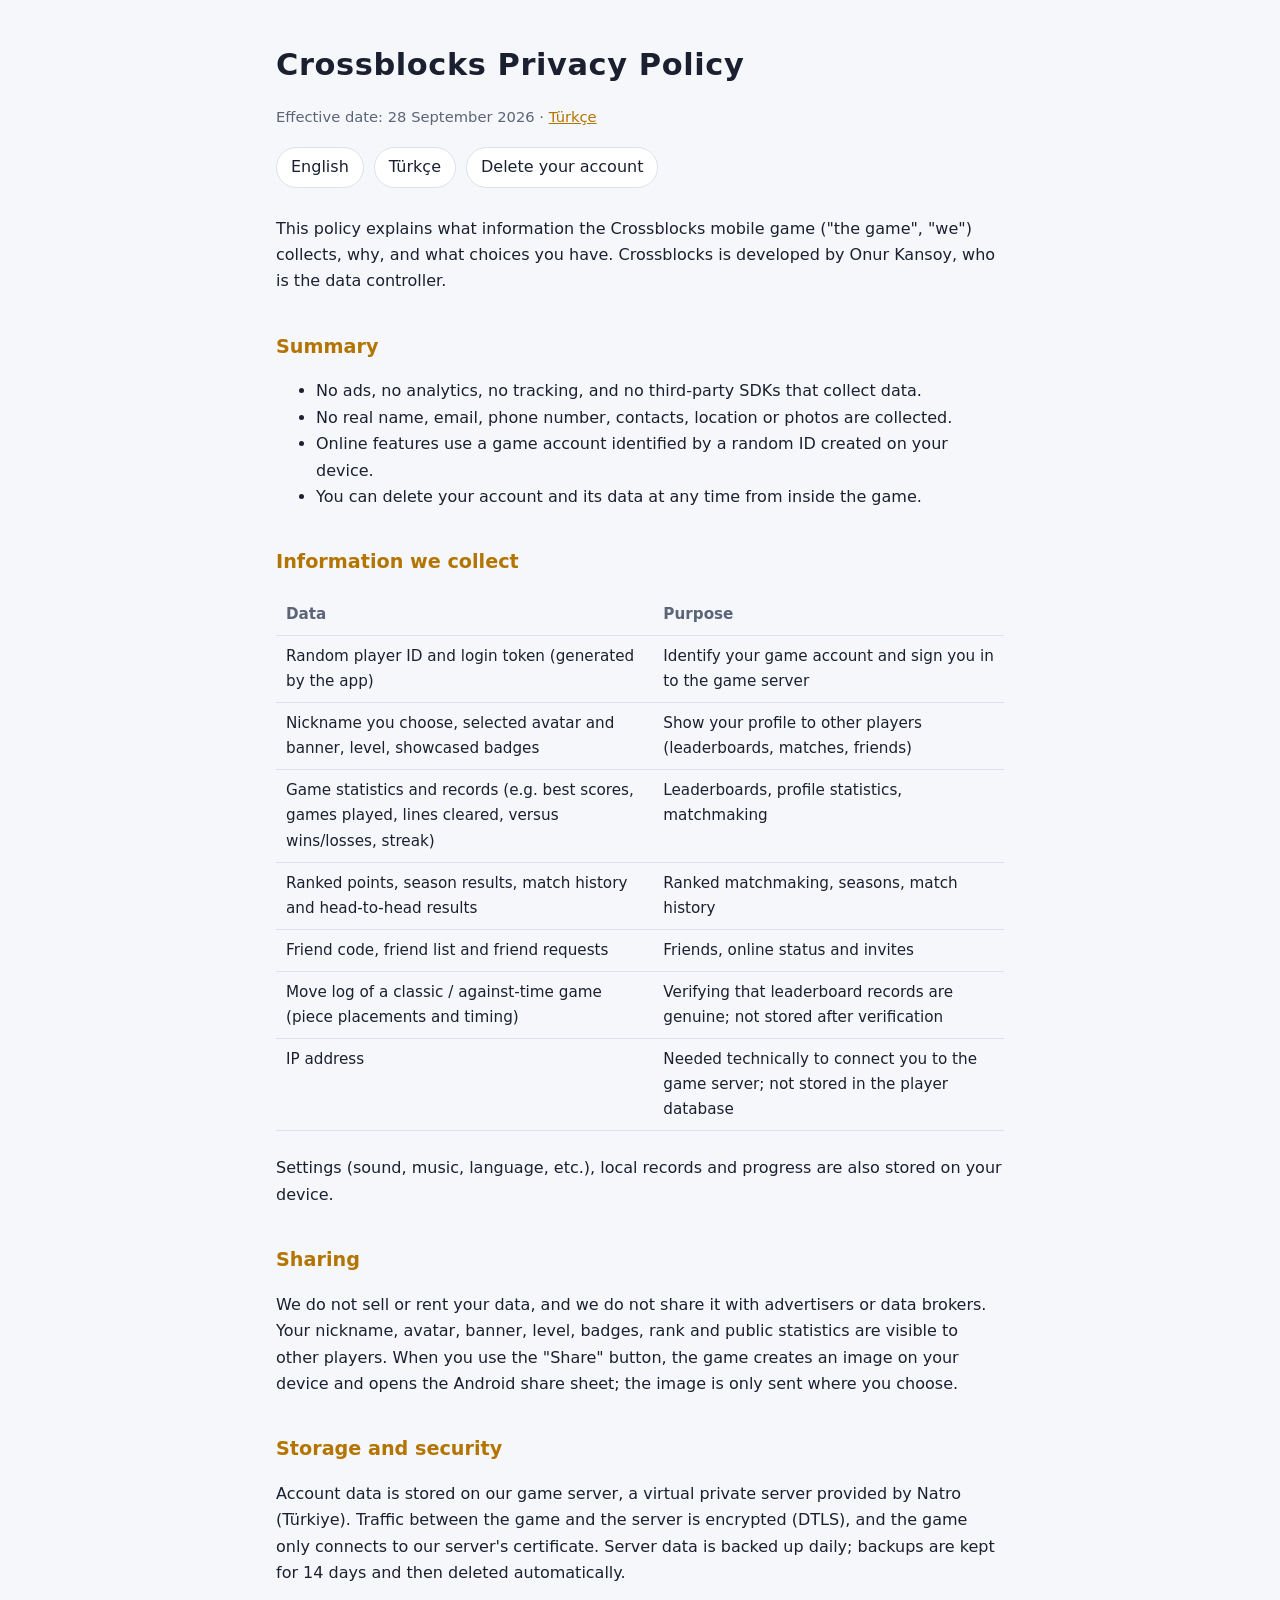
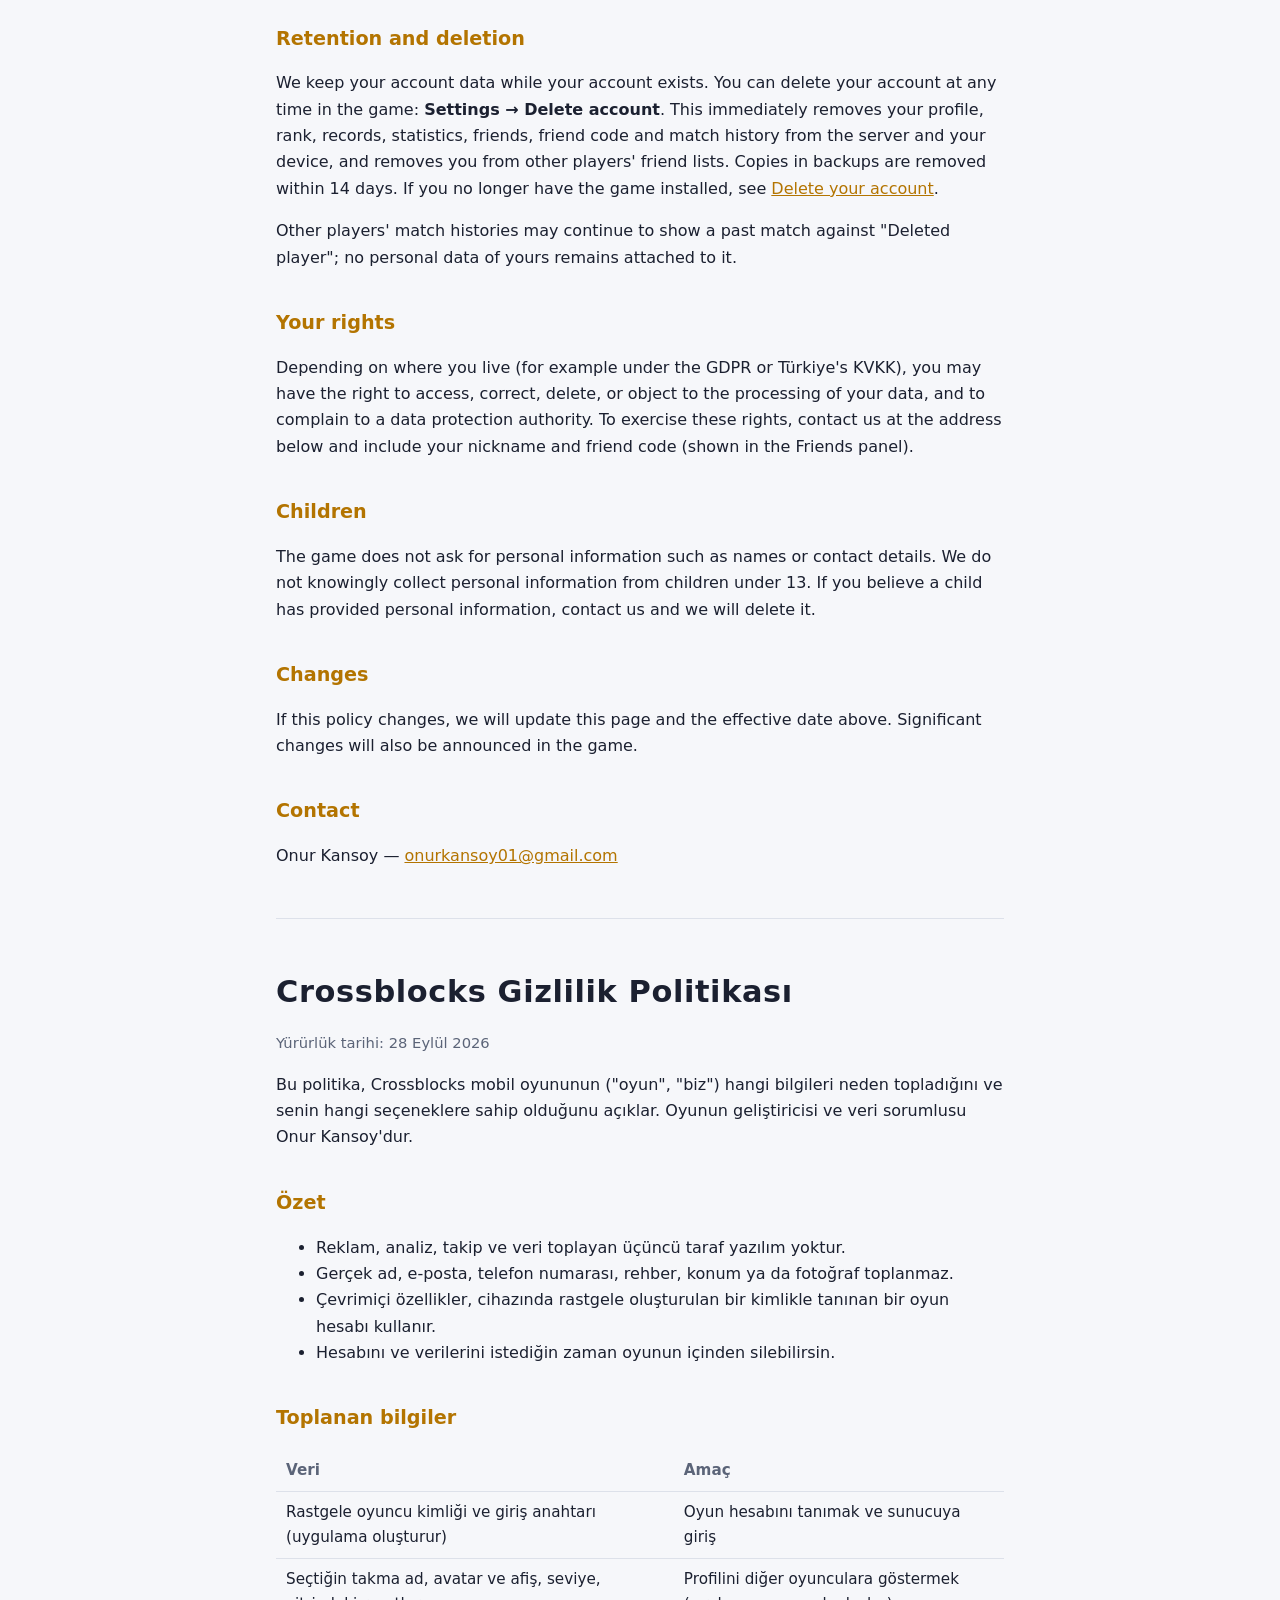
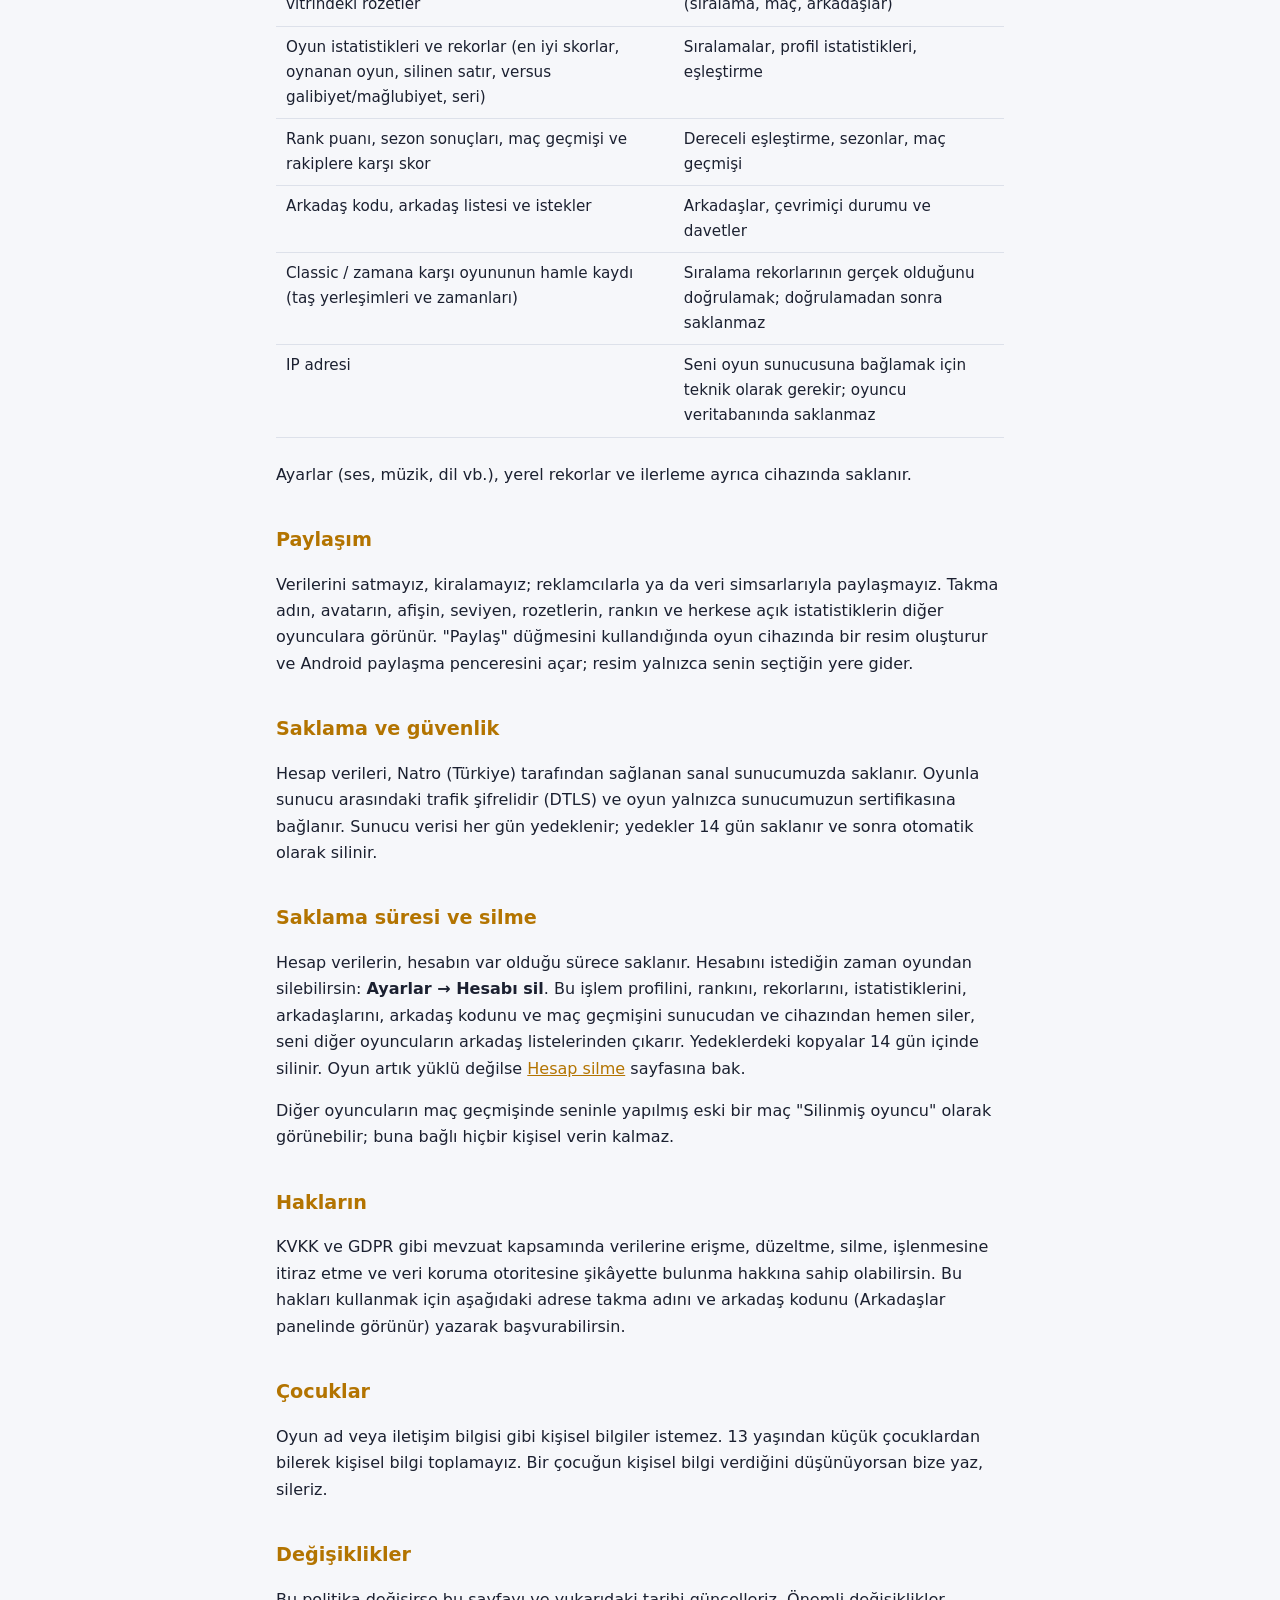
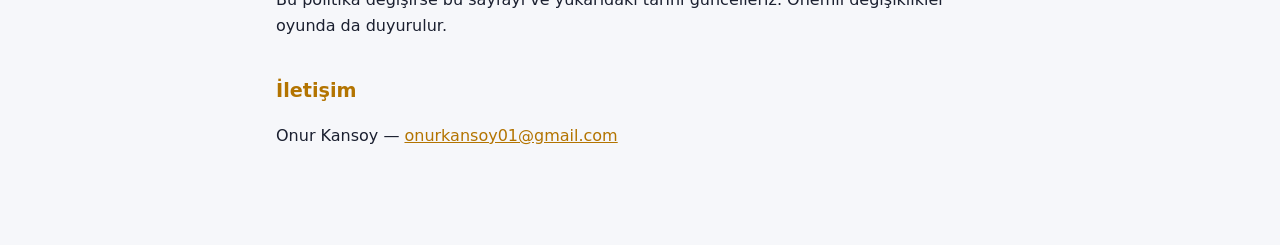
==== index.html @ 7ad0719a "Gizlilik politikası ve hesap silme sayfası Co-Authored-By: Claude Opus 5.5 <noreply@anthropic.com>" ====
<!doctype html>
<html lang="en">
<head>
<meta charset="utf-8">
<meta name="viewport" content="width=device-width, initial-scale=1">
<title>Crossblocks Privacy Policy</title>
<link rel="stylesheet" href="style.css">
</head>
<body>
<main>
<h1>Crossblocks Privacy Policy</h1>
<p class="muted">Effective date: 28 September 2026 · <a href="#tr">Türkçe</a></p>
<nav><a href="#en">English</a><a href="#tr">Türkçe</a><a href="delete.html">Delete your account</a></nav>

<section id="en">
<p>This policy explains what information the Crossblocks mobile game ("the game", "we") collects, why, and what choices you have. Crossblocks is developed by Onur Kansoy, who is the data controller.</p>

<h2>Summary</h2>
<ul>
<li>No ads, no analytics, no tracking, and no third-party SDKs that collect data.</li>
<li>No real name, email, phone number, contacts, location or photos are collected.</li>
<li>Online features use a game account identified by a random ID created on your device.</li>
<li>You can delete your account and its data at any time from inside the game.</li>
</ul>

<h2>Information we collect</h2>
<div class="wrap"><table>
<tr><th>Data</th><th>Purpose</th></tr>
<tr><td>Random player ID and login token (generated by the app)</td><td>Identify your game account and sign you in to the game server</td></tr>
<tr><td>Nickname you choose, selected avatar and banner, level, showcased badges</td><td>Show your profile to other players (leaderboards, matches, friends)</td></tr>
<tr><td>Game statistics and records (e.g. best scores, games played, lines cleared, versus wins/losses, streak)</td><td>Leaderboards, profile statistics, matchmaking</td></tr>
<tr><td>Ranked points, season results, match history and head-to-head results</td><td>Ranked matchmaking, seasons, match history</td></tr>
<tr><td>Friend code, friend list and friend requests</td><td>Friends, online status and invites</td></tr>
<tr><td>Move log of a classic / against-time game (piece placements and timing)</td><td>Verifying that leaderboard records are genuine; not stored after verification</td></tr>
<tr><td>IP address</td><td>Needed technically to connect you to the game server; not stored in the player database</td></tr>
</table></div>
<p>Settings (sound, music, language, etc.), local records and progress are also stored on your device.</p>

<h2>Sharing</h2>
<p>We do not sell or rent your data, and we do not share it with advertisers or data brokers. Your nickname, avatar, banner, level, badges, rank and public statistics are visible to other players. When you use the "Share" button, the game creates an image on your device and opens the Android share sheet; the image is only sent where you choose.</p>

<h2>Storage and security</h2>
<p>Account data is stored on our game server, a virtual private server provided by Natro (Türkiye). Traffic between the game and the server is encrypted (DTLS), and the game only connects to our server's certificate. Server data is backed up daily; backups are kept for 14 days and then deleted automatically.</p>

<h2>Retention and deletion</h2>
<p>We keep your account data while your account exists. You can delete your account at any time in the game: <strong>Settings → Delete account</strong>. This immediately removes your profile, rank, records, statistics, friends, friend code and match history from the server and your device, and removes you from other players' friend lists. Copies in backups are removed within 14 days. If you no longer have the game installed, see <a href="delete.html">Delete your account</a>.</p>
<p>Other players' match histories may continue to show a past match against "Deleted player"; no personal data of yours remains attached to it.</p>

<h2>Your rights</h2>
<p>Depending on where you live (for example under the GDPR or Türkiye's KVKK), you may have the right to access, correct, delete, or object to the processing of your data, and to complain to a data protection authority. To exercise these rights, contact us at the address below and include your nickname and friend code (shown in the Friends panel).</p>

<h2>Children</h2>
<p>The game does not ask for personal information such as names or contact details. We do not knowingly collect personal information from children under 13. If you believe a child has provided personal information, contact us and we will delete it.</p>

<h2>Changes</h2>
<p>If this policy changes, we will update this page and the effective date above. Significant changes will also be announced in the game.</p>

<h2>Contact</h2>
<p>Onur Kansoy — <a href="mailto:onurkansoy01@gmail.com">onurkansoy01@gmail.com</a></p>
</section>

<hr>

<section id="tr" lang="tr">
<h1>Crossblocks Gizlilik Politikası</h1>
<p class="muted">Yürürlük tarihi: 28 Eylül 2026</p>
<p>Bu politika, Crossblocks mobil oyununun ("oyun", "biz") hangi bilgileri neden topladığını ve senin hangi seçeneklere sahip olduğunu açıklar. Oyunun geliştiricisi ve veri sorumlusu Onur Kansoy'dur.</p>

<h2>Özet</h2>
<ul>
<li>Reklam, analiz, takip ve veri toplayan üçüncü taraf yazılım yoktur.</li>
<li>Gerçek ad, e-posta, telefon numarası, rehber, konum ya da fotoğraf toplanmaz.</li>
<li>Çevrimiçi özellikler, cihazında rastgele oluşturulan bir kimlikle tanınan bir oyun hesabı kullanır.</li>
<li>Hesabını ve verilerini istediğin zaman oyunun içinden silebilirsin.</li>
</ul>

<h2>Toplanan bilgiler</h2>
<div class="wrap"><table>
<tr><th>Veri</th><th>Amaç</th></tr>
<tr><td>Rastgele oyuncu kimliği ve giriş anahtarı (uygulama oluşturur)</td><td>Oyun hesabını tanımak ve sunucuya giriş</td></tr>
<tr><td>Seçtiğin takma ad, avatar ve afiş, seviye, vitrindeki rozetler</td><td>Profilini diğer oyunculara göstermek (sıralama, maç, arkadaşlar)</td></tr>
<tr><td>Oyun istatistikleri ve rekorlar (en iyi skorlar, oynanan oyun, silinen satır, versus galibiyet/mağlubiyet, seri)</td><td>Sıralamalar, profil istatistikleri, eşleştirme</td></tr>
<tr><td>Rank puanı, sezon sonuçları, maç geçmişi ve rakiplere karşı skor</td><td>Dereceli eşleştirme, sezonlar, maç geçmişi</td></tr>
<tr><td>Arkadaş kodu, arkadaş listesi ve istekler</td><td>Arkadaşlar, çevrimiçi durumu ve davetler</td></tr>
<tr><td>Classic / zamana karşı oyununun hamle kaydı (taş yerleşimleri ve zamanları)</td><td>Sıralama rekorlarının gerçek olduğunu doğrulamak; doğrulamadan sonra saklanmaz</td></tr>
<tr><td>IP adresi</td><td>Seni oyun sunucusuna bağlamak için teknik olarak gerekir; oyuncu veritabanında saklanmaz</td></tr>
</table></div>
<p>Ayarlar (ses, müzik, dil vb.), yerel rekorlar ve ilerleme ayrıca cihazında saklanır.</p>

<h2>Paylaşım</h2>
<p>Verilerini satmayız, kiralamayız; reklamcılarla ya da veri simsarlarıyla paylaşmayız. Takma adın, avatarın, afişin, seviyen, rozetlerin, rankın ve herkese açık istatistiklerin diğer oyunculara görünür. "Paylaş" düğmesini kullandığında oyun cihazında bir resim oluşturur ve Android paylaşma penceresini açar; resim yalnızca senin seçtiğin yere gider.</p>

<h2>Saklama ve güvenlik</h2>
<p>Hesap verileri, Natro (Türkiye) tarafından sağlanan sanal sunucumuzda saklanır. Oyunla sunucu arasındaki trafik şifrelidir (DTLS) ve oyun yalnızca sunucumuzun sertifikasına bağlanır. Sunucu verisi her gün yedeklenir; yedekler 14 gün saklanır ve sonra otomatik olarak silinir.</p>

<h2>Saklama süresi ve silme</h2>
<p>Hesap verilerin, hesabın var olduğu sürece saklanır. Hesabını istediğin zaman oyundan silebilirsin: <strong>Ayarlar → Hesabı sil</strong>. Bu işlem profilini, rankını, rekorlarını, istatistiklerini, arkadaşlarını, arkadaş kodunu ve maç geçmişini sunucudan ve cihazından hemen siler, seni diğer oyuncuların arkadaş listelerinden çıkarır. Yedeklerdeki kopyalar 14 gün içinde silinir. Oyun artık yüklü değilse <a href="delete.html">Hesap silme</a> sayfasına bak.</p>
<p>Diğer oyuncuların maç geçmişinde seninle yapılmış eski bir maç "Silinmiş oyuncu" olarak görünebilir; buna bağlı hiçbir kişisel verin kalmaz.</p>

<h2>Hakların</h2>
<p>KVKK ve GDPR gibi mevzuat kapsamında verilerine erişme, düzeltme, silme, işlenmesine itiraz etme ve veri koruma otoritesine şikâyette bulunma hakkına sahip olabilirsin. Bu hakları kullanmak için aşağıdaki adrese takma adını ve arkadaş kodunu (Arkadaşlar panelinde görünür) yazarak başvurabilirsin.</p>

<h2>Çocuklar</h2>
<p>Oyun ad veya iletişim bilgisi gibi kişisel bilgiler istemez. 13 yaşından küçük çocuklardan bilerek kişisel bilgi toplamayız. Bir çocuğun kişisel bilgi verdiğini düşünüyorsan bize yaz, sileriz.</p>

<h2>Değişiklikler</h2>
<p>Bu politika değişirse bu sayfayı ve yukarıdaki tarihi güncelleriz. Önemli değişiklikler oyunda da duyurulur.</p>

<h2>İletişim</h2>
<p>Onur Kansoy — <a href="mailto:onurkansoy01@gmail.com">onurkansoy01@gmail.com</a></p>
</section>
</main>
</body>
</html>
---- style.css ----
:root{--bg:#171b26;--fg:#e9ecf2;--muted:#9aa3b5;--accent:#ffc75a;--line:#2a3142;--card:#1e2331}
@media (prefers-color-scheme: light){:root{--bg:#f6f7fa;--fg:#1b2030;--muted:#5b6478;--accent:#b37400;--line:#dde1ea;--card:#fff}}
*{box-sizing:border-box}
body{margin:0;background:var(--bg);color:var(--fg);font:16px/1.65 system-ui,-apple-system,"Segoe UI",Roboto,sans-serif}
main{max-width:760px;margin:0 auto;padding:40px 16px 80px}
h1{font-size:1.9rem;margin:0 0 4px;letter-spacing:.02em}
h2{font-size:1.2rem;margin:36px 0 8px;color:var(--accent)}
p,li{color:var(--fg)}
.muted{color:var(--muted);font-size:.92rem}
nav{display:flex;gap:10px;flex-wrap:wrap;margin:18px 0 28px}
nav a{padding:6px 14px;border:1px solid var(--line);border-radius:999px;text-decoration:none;color:var(--fg);background:var(--card)}
a{color:var(--accent)}
table{width:100%;border-collapse:collapse;margin:8px 0;font-size:.95rem}
th,td{text-align:left;padding:8px 10px;border-bottom:1px solid var(--line);vertical-align:top}
th{color:var(--muted);font-weight:600}
.card{background:var(--card);border:1px solid var(--line);border-radius:14px;padding:16px 18px;margin:14px 0}
hr{border:0;border-top:1px solid var(--line);margin:48px 0}
.wrap{overflow-x:auto}
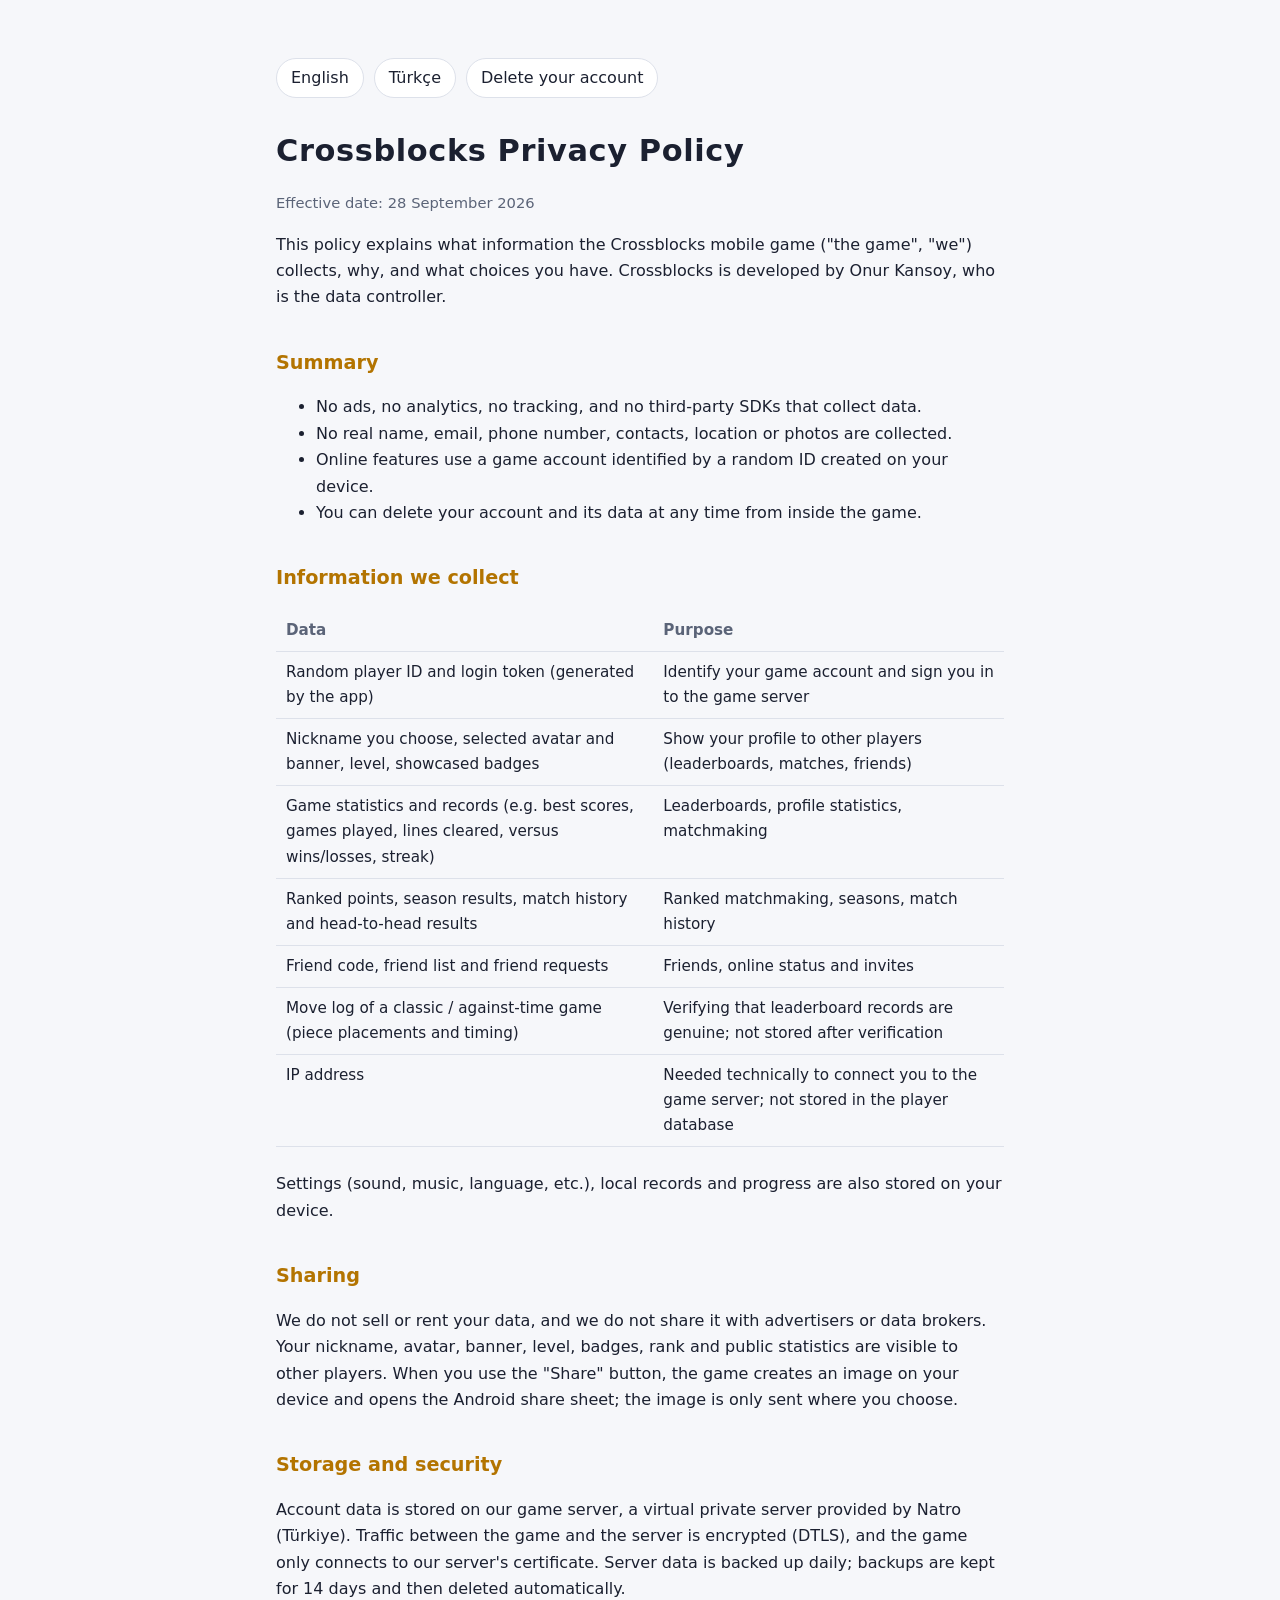
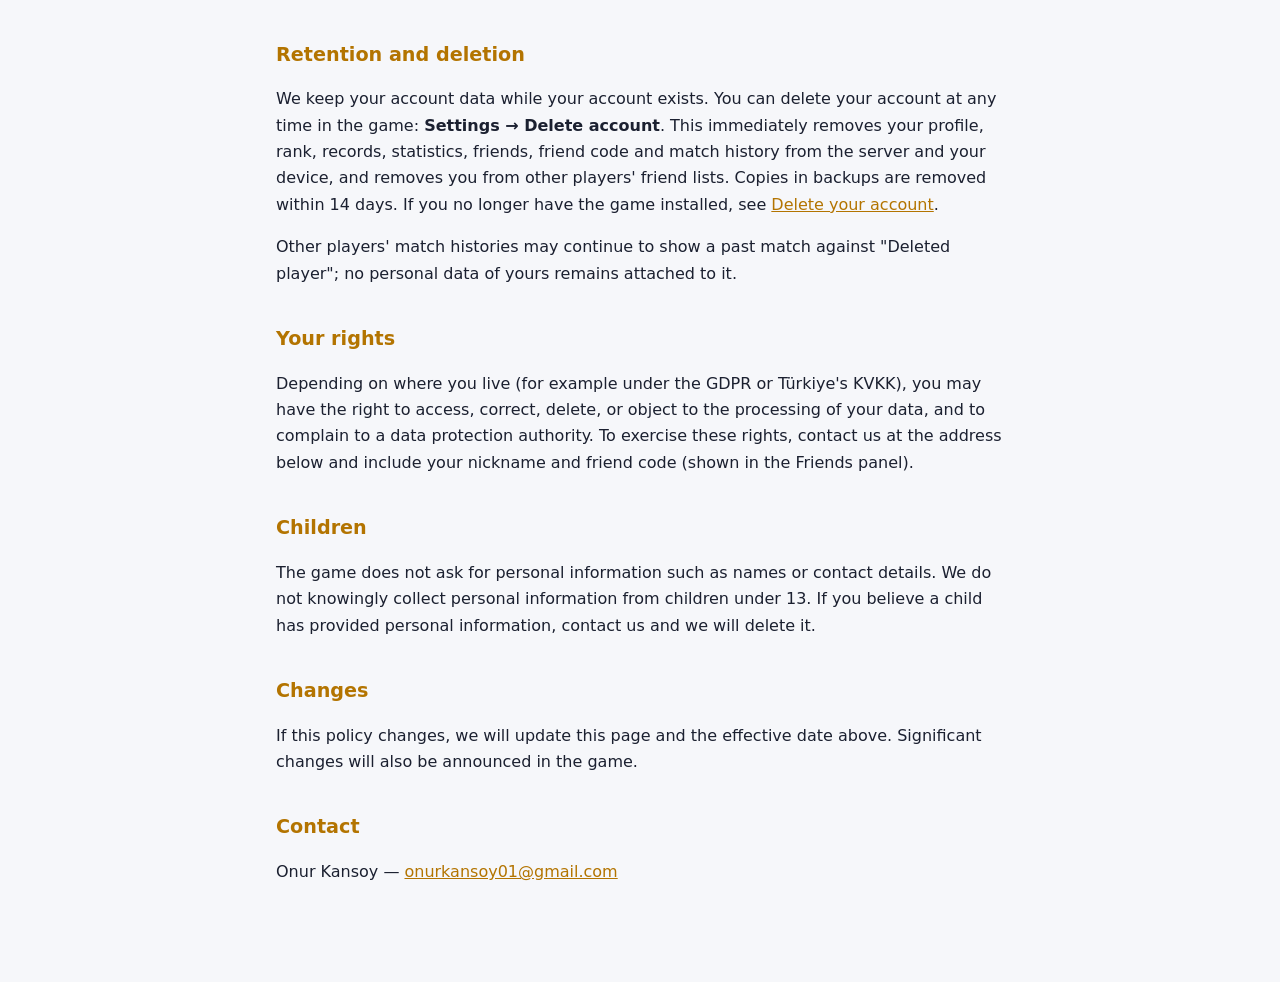
==== commit a8592dec: "Sayfalar tek dilde gösterilir (?lang= ya da tarayıcı dili), otomatik çeviri kapalı Co-Authored-By: C" ====
--- a/index.html
+++ b/index.html
@@ -2,17 +2,18 @@
 <html lang="en">
 <head>
 <meta charset="utf-8">
+<meta name="google" content="notranslate">
 <meta name="viewport" content="width=device-width, initial-scale=1">
 <title>Crossblocks Privacy Policy</title>
 <link rel="stylesheet" href="style.css">
 </head>
 <body>
 <main>
-<h1>Crossblocks Privacy Policy</h1>
-<p class="muted">Effective date: 28 September 2026 · <a href="#tr">Türkçe</a></p>
-<nav><a href="#en">English</a><a href="#tr">Türkçe</a><a href="delete.html">Delete your account</a></nav>
+<nav><a href="?lang=en" data-lang="en">English</a><a href="?lang=tr" data-lang="tr">Türkçe</a><a href="delete.html">Delete your account</a></nav>
 
 <section id="en">
+<h1>Crossblocks Privacy Policy</h1>
+<p class="muted">Effective date: 28 September 2026</p>
 <p>This policy explains what information the Crossblocks mobile game ("the game", "we") collects, why, and what choices you have. Crossblocks is developed by Onur Kansoy, who is the data controller.</p>
 
 <h2>Summary</h2>
@@ -59,7 +60,6 @@
 <p>Onur Kansoy — <a href="mailto:onurkansoy01@gmail.com">onurkansoy01@gmail.com</a></p>
 </section>
 
-<hr>
 
 <section id="tr" lang="tr">
 <h1>Crossblocks Gizlilik Politikası</h1>
@@ -110,5 +110,27 @@
 <p>Onur Kansoy — <a href="mailto:onurkansoy01@gmail.com">onurkansoy01@gmail.com</a></p>
 </section>
 </main>
+<script>
+// dil: ?lang= (oyun gönderir) ya da tarayıcı dili; tr dışı her dil İngilizce
+(function(){
+  var q = new URLSearchParams(location.search).get("lang") || "";
+  var h = location.hash.replace("#", "");
+  var l = (h === "tr" || h === "en") ? h : (q || navigator.language || "en");
+  var tr = l.toLowerCase().indexOf("tr") === 0;
+  document.documentElement.lang = tr ? "tr" : "en";
+  document.getElementById("en").hidden = tr;
+  document.getElementById("tr").hidden = !tr;
+  document.querySelectorAll("[data-lang]").forEach(function(a){
+    a.addEventListener("click", function(e){
+      e.preventDefault();
+      var t = a.getAttribute("data-lang") === "tr";
+      document.documentElement.lang = t ? "tr" : "en";
+      document.getElementById("en").hidden = t;
+      document.getElementById("tr").hidden = !t;
+      history.replaceState(null, "", "?lang=" + (t ? "tr" : "en"));
+    });
+  });
+})();
+</script>
 </body>
 </html>
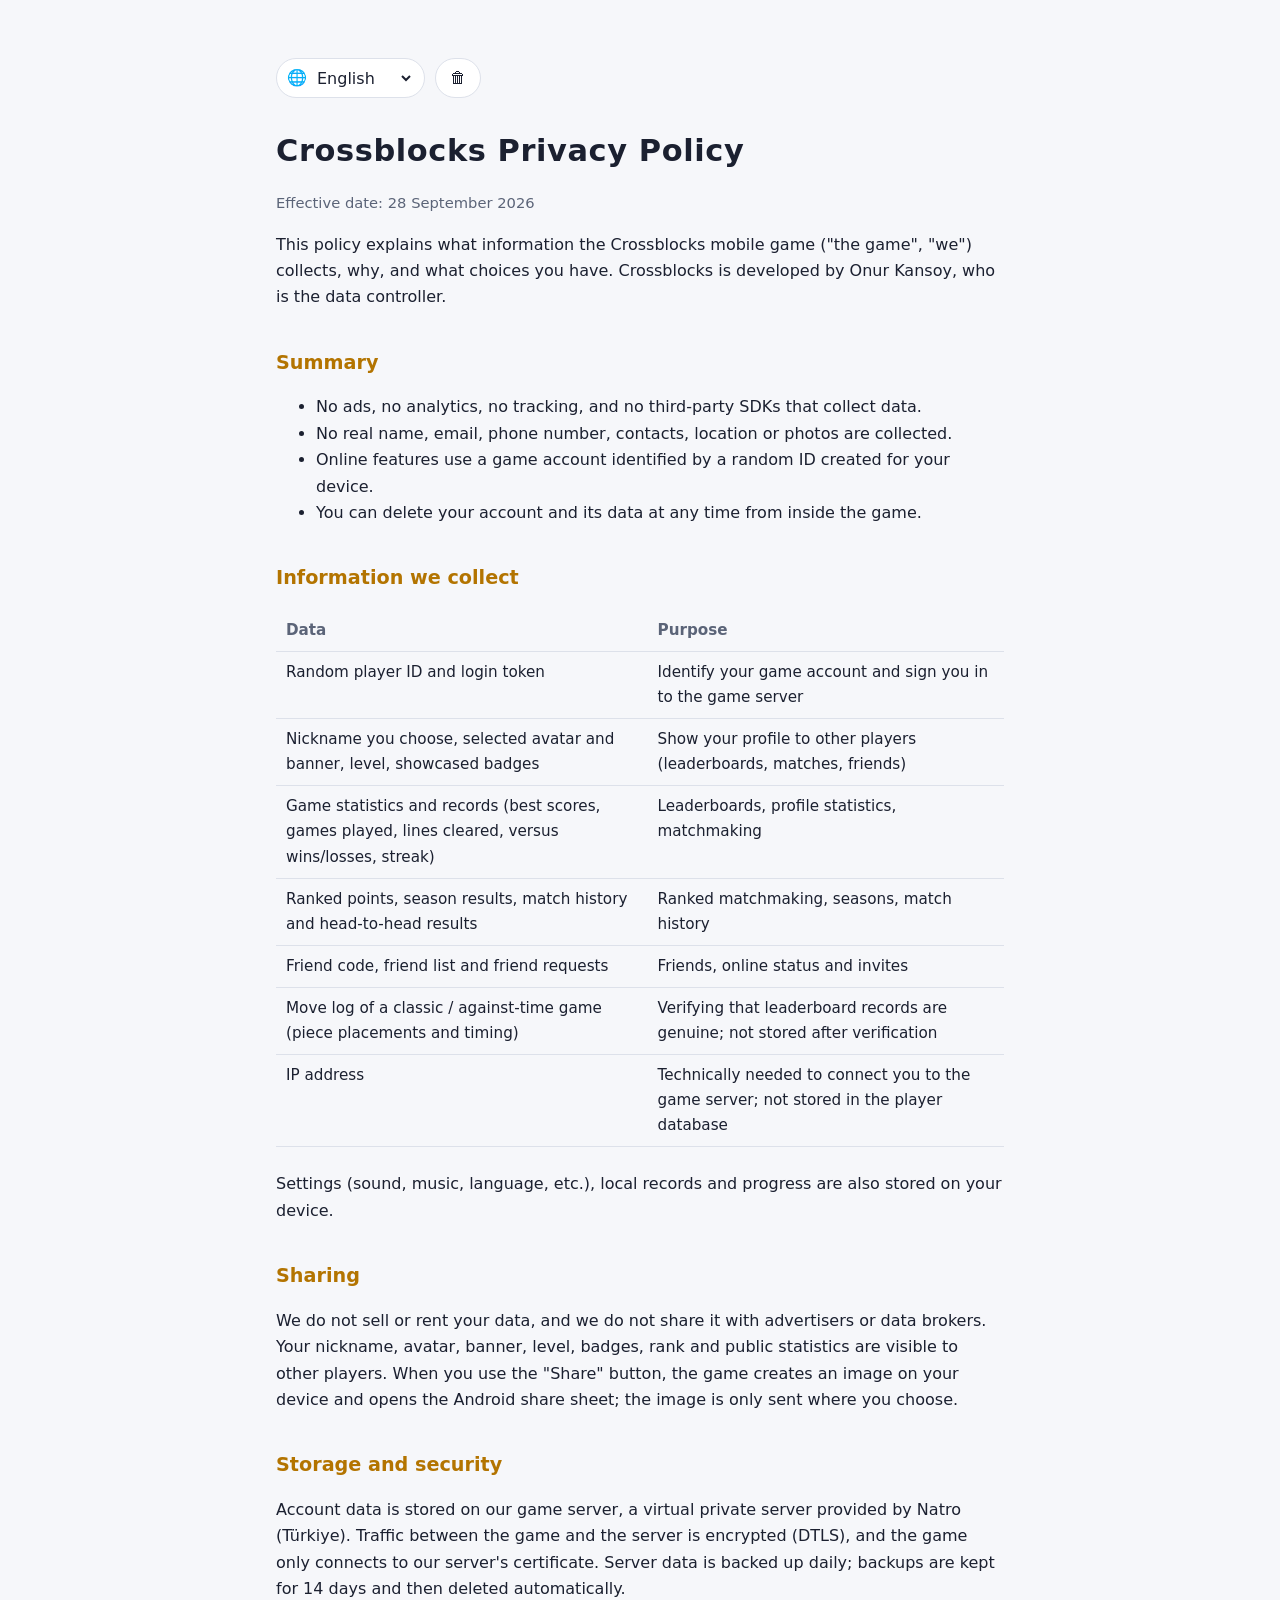
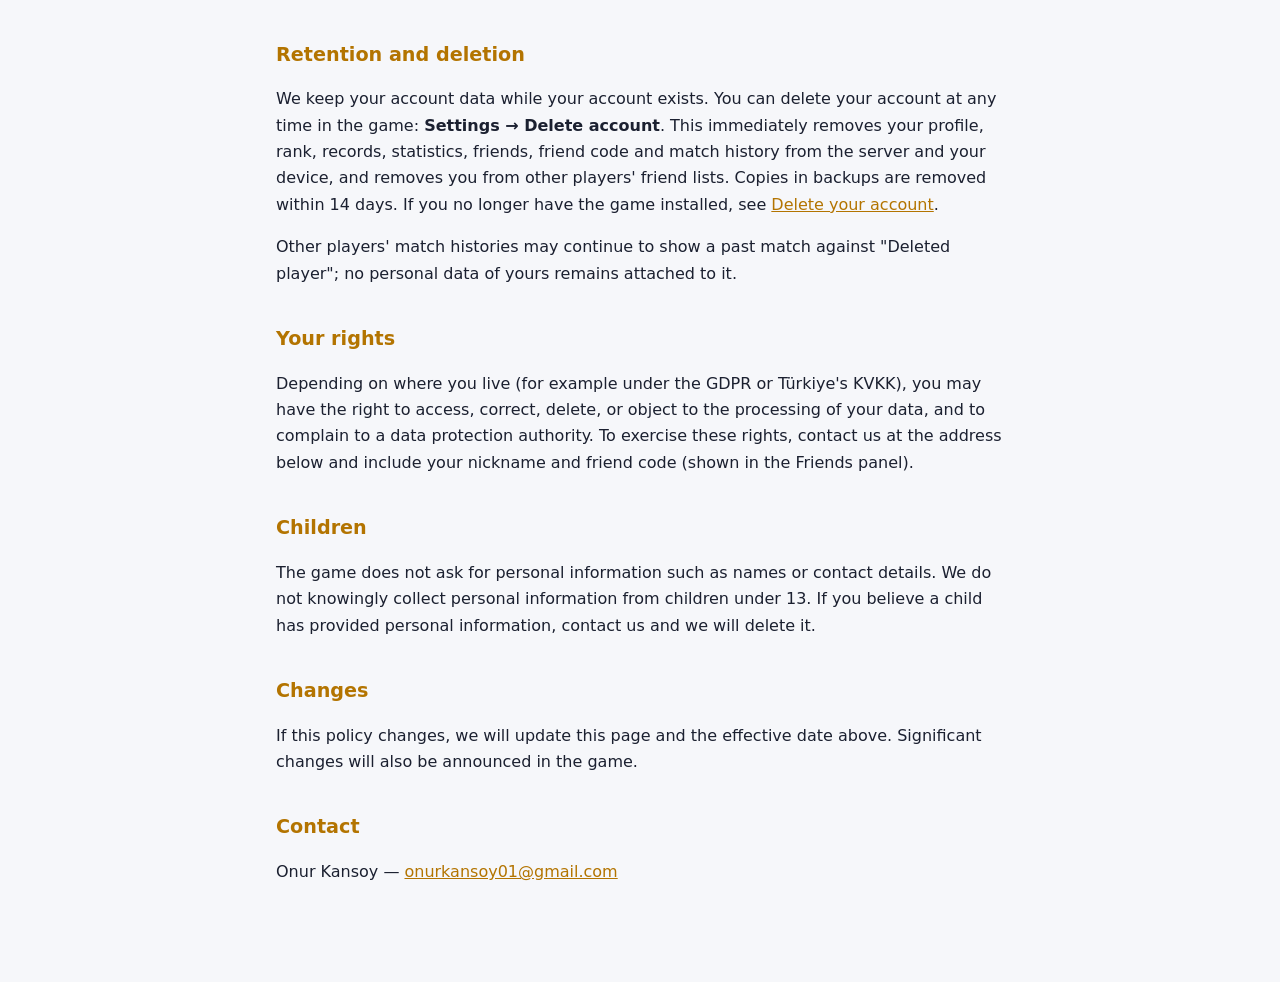
==== commit f546bebb: "Sayfalar 11 dilde (oyunun dilleri), metinler build.py'de; dil seçici Co-Authored-By: Claude Opus 5.5" ====
--- a/index.html
+++ b/index.html
@@ -9,126 +9,299 @@
 </head>
 <body>
 <main>
-<nav><a href="?lang=en" data-lang="en">English</a><a href="?lang=tr" data-lang="tr">Türkçe</a><a href="delete.html">Delete your account</a></nav>
-
-<section id="en">
+<nav><label>🌐 <select id="lang" aria-label="Language"><option value="en">English</option><option value="tr">Türkçe</option><option value="es">Español</option><option value="de">Deutsch</option><option value="fr">Français</option><option value="pt">Português</option><option value="it">Italiano</option><option value="ru">Русский</option><option value="zh">简体中文</option><option value="ja">日本語</option><option value="ko">한국어</option></select></label><a data-keep-lang="delete.html" href="delete.html">🗑</a></nav>
+<section id="en" lang="en" data-title="Crossblocks Privacy Policy">
 <h1>Crossblocks Privacy Policy</h1>
 <p class="muted">Effective date: 28 September 2026</p>
-<p>This policy explains what information the Crossblocks mobile game ("the game", "we") collects, why, and what choices you have. Crossblocks is developed by Onur Kansoy, who is the data controller.</p>
-
+<p>This policy explains what information the Crossblocks mobile game (&quot;the game&quot;, &quot;we&quot;) collects, why, and what choices you have. Crossblocks is developed by Onur Kansoy, who is the data controller.</p>
 <h2>Summary</h2>
-<ul>
-<li>No ads, no analytics, no tracking, and no third-party SDKs that collect data.</li>
-<li>No real name, email, phone number, contacts, location or photos are collected.</li>
-<li>Online features use a game account identified by a random ID created on your device.</li>
-<li>You can delete your account and its data at any time from inside the game.</li>
-</ul>
-
+<ul><li>No ads, no analytics, no tracking, and no third-party SDKs that collect data.</li><li>No real name, email, phone number, contacts, location or photos are collected.</li><li>Online features use a game account identified by a random ID created for your device.</li><li>You can delete your account and its data at any time from inside the game.</li></ul>
 <h2>Information we collect</h2>
-<div class="wrap"><table>
-<tr><th>Data</th><th>Purpose</th></tr>
-<tr><td>Random player ID and login token (generated by the app)</td><td>Identify your game account and sign you in to the game server</td></tr>
-<tr><td>Nickname you choose, selected avatar and banner, level, showcased badges</td><td>Show your profile to other players (leaderboards, matches, friends)</td></tr>
-<tr><td>Game statistics and records (e.g. best scores, games played, lines cleared, versus wins/losses, streak)</td><td>Leaderboards, profile statistics, matchmaking</td></tr>
-<tr><td>Ranked points, season results, match history and head-to-head results</td><td>Ranked matchmaking, seasons, match history</td></tr>
-<tr><td>Friend code, friend list and friend requests</td><td>Friends, online status and invites</td></tr>
-<tr><td>Move log of a classic / against-time game (piece placements and timing)</td><td>Verifying that leaderboard records are genuine; not stored after verification</td></tr>
-<tr><td>IP address</td><td>Needed technically to connect you to the game server; not stored in the player database</td></tr>
-</table></div>
+<div class="wrap"><table><tr><th>Data</th><th>Purpose</th></tr><tr><td>Random player ID and login token</td><td>Identify your game account and sign you in to the game server</td></tr><tr><td>Nickname you choose, selected avatar and banner, level, showcased badges</td><td>Show your profile to other players (leaderboards, matches, friends)</td></tr><tr><td>Game statistics and records (best scores, games played, lines cleared, versus wins/losses, streak)</td><td>Leaderboards, profile statistics, matchmaking</td></tr><tr><td>Ranked points, season results, match history and head-to-head results</td><td>Ranked matchmaking, seasons, match history</td></tr><tr><td>Friend code, friend list and friend requests</td><td>Friends, online status and invites</td></tr><tr><td>Move log of a classic / against-time game (piece placements and timing)</td><td>Verifying that leaderboard records are genuine; not stored after verification</td></tr><tr><td>IP address</td><td>Technically needed to connect you to the game server; not stored in the player database</td></tr></table></div>
 <p>Settings (sound, music, language, etc.), local records and progress are also stored on your device.</p>
-
 <h2>Sharing</h2>
-<p>We do not sell or rent your data, and we do not share it with advertisers or data brokers. Your nickname, avatar, banner, level, badges, rank and public statistics are visible to other players. When you use the "Share" button, the game creates an image on your device and opens the Android share sheet; the image is only sent where you choose.</p>
-
+<p>We do not sell or rent your data, and we do not share it with advertisers or data brokers. Your nickname, avatar, banner, level, badges, rank and public statistics are visible to other players. When you use the &quot;Share&quot; button, the game creates an image on your device and opens the Android share sheet; the image is only sent where you choose.</p>
 <h2>Storage and security</h2>
-<p>Account data is stored on our game server, a virtual private server provided by Natro (Türkiye). Traffic between the game and the server is encrypted (DTLS), and the game only connects to our server's certificate. Server data is backed up daily; backups are kept for 14 days and then deleted automatically.</p>
-
+<p>Account data is stored on our game server, a virtual private server provided by Natro (Türkiye). Traffic between the game and the server is encrypted (DTLS), and the game only connects to our server&#x27;s certificate. Server data is backed up daily; backups are kept for 14 days and then deleted automatically.</p>
 <h2>Retention and deletion</h2>
-<p>We keep your account data while your account exists. You can delete your account at any time in the game: <strong>Settings → Delete account</strong>. This immediately removes your profile, rank, records, statistics, friends, friend code and match history from the server and your device, and removes you from other players' friend lists. Copies in backups are removed within 14 days. If you no longer have the game installed, see <a href="delete.html">Delete your account</a>.</p>
-<p>Other players' match histories may continue to show a past match against "Deleted player"; no personal data of yours remains attached to it.</p>
-
+<p>We keep your account data while your account exists. You can delete your account at any time in the game: <strong>Settings → Delete account</strong>. This immediately removes your profile, rank, records, statistics, friends, friend code and match history from the server and your device, and removes you from other players' friend lists. Copies in backups are removed within 14 days. If you no longer have the game installed, see <a data-keep-lang="delete.html" href="delete.html">Delete your account</a>.</p>
+<p>Other players&#x27; match histories may continue to show a past match against &quot;Deleted player&quot;; no personal data of yours remains attached to it.</p>
 <h2>Your rights</h2>
-<p>Depending on where you live (for example under the GDPR or Türkiye's KVKK), you may have the right to access, correct, delete, or object to the processing of your data, and to complain to a data protection authority. To exercise these rights, contact us at the address below and include your nickname and friend code (shown in the Friends panel).</p>
-
+<p>Depending on where you live (for example under the GDPR or Türkiye&#x27;s KVKK), you may have the right to access, correct, delete, or object to the processing of your data, and to complain to a data protection authority. To exercise these rights, contact us at the address below and include your nickname and friend code (shown in the Friends panel).</p>
 <h2>Children</h2>
 <p>The game does not ask for personal information such as names or contact details. We do not knowingly collect personal information from children under 13. If you believe a child has provided personal information, contact us and we will delete it.</p>
-
 <h2>Changes</h2>
 <p>If this policy changes, we will update this page and the effective date above. Significant changes will also be announced in the game.</p>
-
 <h2>Contact</h2>
 <p>Onur Kansoy — <a href="mailto:onurkansoy01@gmail.com">onurkansoy01@gmail.com</a></p>
 </section>
-
-
-<section id="tr" lang="tr">
+<section id="tr" lang="tr" data-title="Crossblocks Gizlilik Politikası" hidden>
 <h1>Crossblocks Gizlilik Politikası</h1>
 <p class="muted">Yürürlük tarihi: 28 Eylül 2026</p>
-<p>Bu politika, Crossblocks mobil oyununun ("oyun", "biz") hangi bilgileri neden topladığını ve senin hangi seçeneklere sahip olduğunu açıklar. Oyunun geliştiricisi ve veri sorumlusu Onur Kansoy'dur.</p>
-
+<p>Bu politika, Crossblocks mobil oyununun (&quot;oyun&quot;, &quot;biz&quot;) hangi bilgileri neden topladığını ve senin hangi seçeneklere sahip olduğunu açıklar. Oyunun geliştiricisi ve veri sorumlusu Onur Kansoy&#x27;dur.</p>
 <h2>Özet</h2>
-<ul>
-<li>Reklam, analiz, takip ve veri toplayan üçüncü taraf yazılım yoktur.</li>
-<li>Gerçek ad, e-posta, telefon numarası, rehber, konum ya da fotoğraf toplanmaz.</li>
-<li>Çevrimiçi özellikler, cihazında rastgele oluşturulan bir kimlikle tanınan bir oyun hesabı kullanır.</li>
-<li>Hesabını ve verilerini istediğin zaman oyunun içinden silebilirsin.</li>
-</ul>
-
+<ul><li>Reklam, analiz, takip ve veri toplayan üçüncü taraf yazılım yoktur.</li><li>Gerçek ad, e-posta, telefon numarası, rehber, konum ya da fotoğraf toplanmaz.</li><li>Çevrimiçi özellikler, cihazın için rastgele oluşturulan bir kimlikle tanınan bir oyun hesabı kullanır.</li><li>Hesabını ve verilerini istediğin zaman oyunun içinden silebilirsin.</li></ul>
 <h2>Toplanan bilgiler</h2>
-<div class="wrap"><table>
-<tr><th>Veri</th><th>Amaç</th></tr>
-<tr><td>Rastgele oyuncu kimliği ve giriş anahtarı (uygulama oluşturur)</td><td>Oyun hesabını tanımak ve sunucuya giriş</td></tr>
-<tr><td>Seçtiğin takma ad, avatar ve afiş, seviye, vitrindeki rozetler</td><td>Profilini diğer oyunculara göstermek (sıralama, maç, arkadaşlar)</td></tr>
-<tr><td>Oyun istatistikleri ve rekorlar (en iyi skorlar, oynanan oyun, silinen satır, versus galibiyet/mağlubiyet, seri)</td><td>Sıralamalar, profil istatistikleri, eşleştirme</td></tr>
-<tr><td>Rank puanı, sezon sonuçları, maç geçmişi ve rakiplere karşı skor</td><td>Dereceli eşleştirme, sezonlar, maç geçmişi</td></tr>
-<tr><td>Arkadaş kodu, arkadaş listesi ve istekler</td><td>Arkadaşlar, çevrimiçi durumu ve davetler</td></tr>
-<tr><td>Classic / zamana karşı oyununun hamle kaydı (taş yerleşimleri ve zamanları)</td><td>Sıralama rekorlarının gerçek olduğunu doğrulamak; doğrulamadan sonra saklanmaz</td></tr>
-<tr><td>IP adresi</td><td>Seni oyun sunucusuna bağlamak için teknik olarak gerekir; oyuncu veritabanında saklanmaz</td></tr>
-</table></div>
+<div class="wrap"><table><tr><th>Veri</th><th>Amaç</th></tr><tr><td>Rastgele oyuncu kimliği ve giriş anahtarı</td><td>Oyun hesabını tanımak ve sunucuya giriş</td></tr><tr><td>Seçtiğin takma ad, avatar ve afiş, seviye, vitrindeki rozetler</td><td>Profilini diğer oyunculara göstermek (sıralama, maç, arkadaşlar)</td></tr><tr><td>Oyun istatistikleri ve rekorlar (en iyi skorlar, oynanan oyun, silinen satır, versus galibiyet/mağlubiyet, seri)</td><td>Sıralamalar, profil istatistikleri, eşleştirme</td></tr><tr><td>Rank puanı, sezon sonuçları, maç geçmişi ve rakiplere karşı skor</td><td>Dereceli eşleştirme, sezonlar, maç geçmişi</td></tr><tr><td>Arkadaş kodu, arkadaş listesi ve istekler</td><td>Arkadaşlar, çevrimiçi durumu ve davetler</td></tr><tr><td>Classic / zamana karşı oyununun hamle kaydı (taş yerleşimleri ve zamanları)</td><td>Sıralama rekorlarının gerçek olduğunu doğrulamak; doğrulamadan sonra saklanmaz</td></tr><tr><td>IP adresi</td><td>Seni oyun sunucusuna bağlamak için teknik olarak gerekir; oyuncu veritabanında saklanmaz</td></tr></table></div>
 <p>Ayarlar (ses, müzik, dil vb.), yerel rekorlar ve ilerleme ayrıca cihazında saklanır.</p>
-
 <h2>Paylaşım</h2>
-<p>Verilerini satmayız, kiralamayız; reklamcılarla ya da veri simsarlarıyla paylaşmayız. Takma adın, avatarın, afişin, seviyen, rozetlerin, rankın ve herkese açık istatistiklerin diğer oyunculara görünür. "Paylaş" düğmesini kullandığında oyun cihazında bir resim oluşturur ve Android paylaşma penceresini açar; resim yalnızca senin seçtiğin yere gider.</p>
-
+<p>Verilerini satmayız, kiralamayız; reklamcılarla ya da veri simsarlarıyla paylaşmayız. Takma adın, avatarın, afişin, seviyen, rozetlerin, rankın ve herkese açık istatistiklerin diğer oyunculara görünür. &quot;Paylaş&quot; düğmesini kullandığında oyun cihazında bir resim oluşturur ve Android paylaşma penceresini açar; resim yalnızca senin seçtiğin yere gider.</p>
 <h2>Saklama ve güvenlik</h2>
 <p>Hesap verileri, Natro (Türkiye) tarafından sağlanan sanal sunucumuzda saklanır. Oyunla sunucu arasındaki trafik şifrelidir (DTLS) ve oyun yalnızca sunucumuzun sertifikasına bağlanır. Sunucu verisi her gün yedeklenir; yedekler 14 gün saklanır ve sonra otomatik olarak silinir.</p>
-
 <h2>Saklama süresi ve silme</h2>
-<p>Hesap verilerin, hesabın var olduğu sürece saklanır. Hesabını istediğin zaman oyundan silebilirsin: <strong>Ayarlar → Hesabı sil</strong>. Bu işlem profilini, rankını, rekorlarını, istatistiklerini, arkadaşlarını, arkadaş kodunu ve maç geçmişini sunucudan ve cihazından hemen siler, seni diğer oyuncuların arkadaş listelerinden çıkarır. Yedeklerdeki kopyalar 14 gün içinde silinir. Oyun artık yüklü değilse <a href="delete.html">Hesap silme</a> sayfasına bak.</p>
-<p>Diğer oyuncuların maç geçmişinde seninle yapılmış eski bir maç "Silinmiş oyuncu" olarak görünebilir; buna bağlı hiçbir kişisel verin kalmaz.</p>
-
+<p>Hesap verilerin, hesabın var olduğu sürece saklanır. Hesabını istediğin zaman oyundan silebilirsin: <strong>Ayarlar → Hesabı sil</strong>. Bu işlem profilini, rankını, rekorlarını, istatistiklerini, arkadaşlarını, arkadaş kodunu ve maç geçmişini sunucudan ve cihazından hemen siler, seni diğer oyuncuların arkadaş listelerinden çıkarır. Yedeklerdeki kopyalar 14 gün içinde silinir. Oyun artık yüklü değilse <a data-keep-lang="delete.html" href="delete.html">Hesap silme</a> sayfasına bak.</p>
+<p>Diğer oyuncuların maç geçmişinde seninle yapılmış eski bir maç &quot;Silinmiş oyuncu&quot; olarak görünebilir; buna bağlı hiçbir kişisel verin kalmaz.</p>
 <h2>Hakların</h2>
 <p>KVKK ve GDPR gibi mevzuat kapsamında verilerine erişme, düzeltme, silme, işlenmesine itiraz etme ve veri koruma otoritesine şikâyette bulunma hakkına sahip olabilirsin. Bu hakları kullanmak için aşağıdaki adrese takma adını ve arkadaş kodunu (Arkadaşlar panelinde görünür) yazarak başvurabilirsin.</p>
-
 <h2>Çocuklar</h2>
 <p>Oyun ad veya iletişim bilgisi gibi kişisel bilgiler istemez. 13 yaşından küçük çocuklardan bilerek kişisel bilgi toplamayız. Bir çocuğun kişisel bilgi verdiğini düşünüyorsan bize yaz, sileriz.</p>
-
 <h2>Değişiklikler</h2>
 <p>Bu politika değişirse bu sayfayı ve yukarıdaki tarihi güncelleriz. Önemli değişiklikler oyunda da duyurulur.</p>
-
 <h2>İletişim</h2>
+<p>Onur Kansoy — <a href="mailto:onurkansoy01@gmail.com">onurkansoy01@gmail.com</a></p>
+</section>
+<section id="es" lang="es" data-title="Política de privacidad de Crossblocks" hidden>
+<h1>Política de privacidad de Crossblocks</h1>
+<p class="muted">Fecha de entrada en vigor: 28 de septiembre de 2026</p>
+<p>Esta política explica qué información recoge el juego para móviles Crossblocks (&quot;el juego&quot;, &quot;nosotros&quot;), por qué y qué opciones tienes. Crossblocks está desarrollado por Onur Kansoy, que es el responsable del tratamiento.</p>
+<h2>Resumen</h2>
+<ul><li>Sin anuncios, sin analíticas, sin seguimiento y sin SDK de terceros que recojan datos.</li><li>No se recogen nombre real, correo electrónico, número de teléfono, contactos, ubicación ni fotos.</li><li>Las funciones en línea usan una cuenta de juego identificada por un ID aleatorio creado para tu dispositivo.</li><li>Puedes eliminar tu cuenta y sus datos en cualquier momento desde el juego.</li></ul>
+<h2>Información que recogemos</h2>
+<div class="wrap"><table><tr><th>Dato</th><th>Finalidad</th></tr><tr><td>ID de jugador aleatorio y token de inicio de sesión</td><td>Identificar tu cuenta de juego e iniciar sesión en el servidor</td></tr><tr><td>Apodo que eliges, avatar y estandarte elegidos, nivel, insignias expuestas</td><td>Mostrar tu perfil a otros jugadores (clasificaciones, partidas, amigos)</td></tr><tr><td>Estadísticas y récords (mejores puntuaciones, partidas jugadas, líneas eliminadas, victorias/derrotas en versus, racha)</td><td>Clasificaciones, estadísticas del perfil, emparejamiento</td></tr><tr><td>Puntos de rango, resultados de temporada, historial de partidas y resultados directos</td><td>Emparejamiento clasificatorio, temporadas, historial</td></tr><tr><td>Código de amigo, lista de amigos y solicitudes</td><td>Amigos, estado en línea e invitaciones</td></tr><tr><td>Registro de jugadas de una partida clásica / contrarreloj (colocación de piezas y tiempos)</td><td>Verificar que los récords sean auténticos; no se guarda tras la verificación</td></tr><tr><td>Dirección IP</td><td>Técnicamente necesaria para conectarte al servidor; no se guarda en la base de datos de jugadores</td></tr></table></div>
+<p>Los ajustes (sonido, música, idioma, etc.), los récords locales y el progreso también se guardan en tu dispositivo.</p>
+<h2>Compartir datos</h2>
+<p>No vendemos ni alquilamos tus datos, ni los compartimos con anunciantes o intermediarios de datos. Tu apodo, avatar, estandarte, nivel, insignias, rango y estadísticas públicas son visibles para otros jugadores. Al usar el botón &quot;Compartir&quot;, el juego crea una imagen en tu dispositivo y abre el menú para compartir de Android; la imagen solo se envía adonde tú elijas.</p>
+<h2>Almacenamiento y seguridad</h2>
+<p>Los datos de la cuenta se guardan en nuestro servidor de juego, un servidor privado virtual de Natro (Turquía). El tráfico entre el juego y el servidor está cifrado (DTLS) y el juego solo se conecta al certificado de nuestro servidor. Se hace una copia de seguridad diaria; las copias se guardan 14 días y después se eliminan automáticamente.</p>
+<h2>Conservación y eliminación</h2>
+<p>Conservamos los datos mientras exista tu cuenta. Puedes eliminarla en cualquier momento desde el juego: <strong>Ajustes → Borrar cuenta</strong>. Esto elimina de inmediato tu perfil, rango, récords, estadísticas, amigos, código de amigo e historial del servidor y de tu dispositivo, y te quita de las listas de amigos de otros jugadores. Las copias de seguridad se eliminan en un plazo de 14 días. Si ya no tienes el juego instalado, consulta <a data-keep-lang="delete.html" href="delete.html">Eliminar tu cuenta</a>.</p>
+<p>El historial de otros jugadores puede seguir mostrando una partida pasada contra &quot;Jugador eliminado&quot;, sin ningún dato personal tuyo asociado.</p>
+<h2>Tus derechos</h2>
+<p>Según dónde vivas (por ejemplo, con el RGPD o la KVKK de Turquía), puedes tener derecho a acceder, rectificar, suprimir u oponerte al tratamiento de tus datos, y a reclamar ante una autoridad de protección de datos. Para ejercerlos, escríbenos a la dirección indicada abajo con tu apodo y tu código de amigo (visible en el panel de amigos).</p>
+<h2>Menores</h2>
+<p>El juego no pide información personal como nombres o datos de contacto. No recogemos a sabiendas información personal de menores de 13 años. Si crees que un menor nos ha facilitado información personal, contáctanos y la eliminaremos.</p>
+<h2>Cambios</h2>
+<p>Si esta política cambia, actualizaremos esta página y la fecha indicada arriba. Los cambios importantes también se anunciarán en el juego.</p>
+<h2>Contacto</h2>
+<p>Onur Kansoy — <a href="mailto:onurkansoy01@gmail.com">onurkansoy01@gmail.com</a></p>
+</section>
+<section id="de" lang="de" data-title="Crossblocks Datenschutzerklärung" hidden>
+<h1>Crossblocks Datenschutzerklärung</h1>
+<p class="muted">Gültig ab: 28. September 2026</p>
+<p>Diese Erklärung beschreibt, welche Daten das Handyspiel Crossblocks (&quot;das Spiel&quot;, &quot;wir&quot;) erhebt, warum, und welche Wahlmöglichkeiten du hast. Crossblocks wird von Onur Kansoy entwickelt, der Verantwortlicher im Sinne des Datenschutzes ist.</p>
+<h2>Zusammenfassung</h2>
+<ul><li>Keine Werbung, keine Analyse, kein Tracking und keine Drittanbieter-SDKs, die Daten erheben.</li><li>Es werden kein echter Name, keine E-Mail-Adresse, Telefonnummer, Kontakte, Standortdaten oder Fotos erhoben.</li><li>Online-Funktionen nutzen ein Spielkonto, das über eine zufällige, für dein Gerät erzeugte ID erkannt wird.</li><li>Du kannst dein Konto und seine Daten jederzeit im Spiel löschen.</li></ul>
+<h2>Welche Daten wir erheben</h2>
+<div class="wrap"><table><tr><th>Daten</th><th>Zweck</th></tr><tr><td>Zufällige Spieler-ID und Anmelde-Token</td><td>Dein Spielkonto erkennen und dich am Spielserver anmelden</td></tr><tr><td>Selbst gewählter Spitzname, Avatar und Banner, Stufe, ausgestellte Abzeichen</td><td>Dein Profil anderen Spielern zeigen (Ranglisten, Matches, Freunde)</td></tr><tr><td>Spielstatistiken und Rekorde (Bestwerte, gespielte Runden, gelöschte Reihen, Versus-Siege/-Niederlagen, Serie)</td><td>Ranglisten, Profilstatistiken, Matchmaking</td></tr><tr><td>Ranglistenpunkte, Saisonergebnisse, Spielverlauf und direkte Bilanz</td><td>Ranglisten-Matchmaking, Saisons, Spielverlauf</td></tr><tr><td>Freundescode, Freundesliste und Freundschaftsanfragen</td><td>Freunde, Online-Status und Einladungen</td></tr><tr><td>Zugprotokoll einer Klassisch-/Gegen-die-Zeit-Runde (Platzierungen und Zeiten)</td><td>Prüfen, dass Ranglistenrekorde echt sind; nach der Prüfung nicht gespeichert</td></tr><tr><td>IP-Adresse</td><td>Technisch nötig, um dich mit dem Server zu verbinden; nicht in der Spielerdatenbank gespeichert</td></tr></table></div>
+<p>Einstellungen (Ton, Musik, Sprache usw.), lokale Rekorde und Fortschritt werden zusätzlich auf deinem Gerät gespeichert.</p>
+<h2>Weitergabe</h2>
+<p>Wir verkaufen oder vermieten deine Daten nicht und geben sie nicht an Werbetreibende oder Datenhändler weiter. Spitzname, Avatar, Banner, Stufe, Abzeichen, Rang und öffentliche Statistiken sind für andere Spieler sichtbar. Wenn du &quot;Teilen&quot; nutzt, erstellt das Spiel ein Bild auf deinem Gerät und öffnet das Android-Teilen-Menü; das Bild geht nur dorthin, wohin du es schickst.</p>
+<h2>Speicherung und Sicherheit</h2>
+<p>Kontodaten liegen auf unserem Spielserver, einem virtuellen privaten Server von Natro (Türkei). Der Datenverkehr zwischen Spiel und Server ist verschlüsselt (DTLS), und das Spiel verbindet sich nur mit dem Zertifikat unseres Servers. Die Serverdaten werden täglich gesichert; Sicherungen werden 14 Tage aufbewahrt und dann automatisch gelöscht.</p>
+<h2>Speicherdauer und Löschung</h2>
+<p>Wir speichern deine Kontodaten, solange dein Konto besteht. Du kannst es jederzeit im Spiel löschen: <strong>Einstellungen → Konto löschen</strong>. Dabei werden Profil, Rang, Rekorde, Statistiken, Freunde, Freundescode und Spielverlauf sofort vom Server und deinem Gerät gelöscht, und du wirst aus den Freundeslisten anderer Spieler entfernt. Kopien in Sicherungen werden innerhalb von 14 Tagen entfernt. Wenn das Spiel nicht mehr installiert ist, siehe <a data-keep-lang="delete.html" href="delete.html">Konto löschen</a>.</p>
+<p>Im Spielverlauf anderer Spieler kann ein früheres Match gegen &quot;Gelöschter Spieler&quot; weiterhin erscheinen; damit sind keine personenbezogenen Daten von dir verknüpft.</p>
+<h2>Deine Rechte</h2>
+<p>Je nach Wohnort (zum Beispiel nach der DSGVO oder dem türkischen KVKK) hast du das Recht auf Auskunft, Berichtigung, Löschung und Widerspruch gegen die Verarbeitung sowie das Recht, dich bei einer Datenschutzaufsichtsbehörde zu beschweren. Schreibe uns dazu an die unten stehende Adresse mit deinem Spitznamen und Freundescode (im Freunde-Bereich sichtbar).</p>
+<h2>Kinder</h2>
+<p>Das Spiel fragt keine personenbezogenen Daten wie Namen oder Kontaktdaten ab. Wir erheben wissentlich keine personenbezogenen Daten von Kindern unter 13 Jahren. Wenn du glaubst, dass ein Kind uns solche Daten gegeben hat, schreib uns und wir löschen sie.</p>
+<h2>Änderungen</h2>
+<p>Wenn sich diese Erklärung ändert, aktualisieren wir diese Seite und das Datum oben. Wesentliche Änderungen werden auch im Spiel angekündigt.</p>
+<h2>Kontakt</h2>
+<p>Onur Kansoy — <a href="mailto:onurkansoy01@gmail.com">onurkansoy01@gmail.com</a></p>
+</section>
+<section id="fr" lang="fr" data-title="Politique de confidentialité de Crossblocks" hidden>
+<h1>Politique de confidentialité de Crossblocks</h1>
+<p class="muted">Date d&#x27;entrée en vigueur : 28 septembre 2026</p>
+<p>Cette politique explique quelles informations le jeu mobile Crossblocks (« le jeu », « nous ») collecte, pourquoi, et quels choix s&#x27;offrent à toi. Crossblocks est développé par Onur Kansoy, responsable du traitement.</p>
+<h2>Résumé</h2>
+<ul><li>Pas de publicité, pas d&#x27;analyse, pas de suivi et aucun SDK tiers qui collecte des données.</li><li>Aucun nom réel, e-mail, numéro de téléphone, contact, localisation ni photo n&#x27;est collecté.</li><li>Les fonctions en ligne utilisent un compte de jeu identifié par un identifiant aléatoire créé pour ton appareil.</li><li>Tu peux supprimer ton compte et ses données à tout moment depuis le jeu.</li></ul>
+<h2>Informations collectées</h2>
+<div class="wrap"><table><tr><th>Donnée</th><th>Finalité</th></tr><tr><td>Identifiant de joueur aléatoire et jeton de connexion</td><td>Identifier ton compte et te connecter au serveur de jeu</td></tr><tr><td>Pseudo choisi, avatar et bannière choisis, niveau, badges exposés</td><td>Afficher ton profil aux autres joueurs (classements, matchs, amis)</td></tr><tr><td>Statistiques et records (meilleurs scores, parties jouées, lignes effacées, victoires/défaites en versus, série)</td><td>Classements, statistiques du profil, matchmaking</td></tr><tr><td>Points de rang, résultats de saison, historique des matchs et bilan face à face</td><td>Matchmaking classé, saisons, historique</td></tr><tr><td>Code ami, liste d&#x27;amis et demandes d&#x27;ami</td><td>Amis, statut en ligne et invitations</td></tr><tr><td>Journal des coups d&#x27;une partie classique / contre la montre (placements et temps)</td><td>Vérifier que les records sont authentiques ; non conservé après vérification</td></tr><tr><td>Adresse IP</td><td>Techniquement nécessaire pour te connecter au serveur ; non conservée dans la base de joueurs</td></tr></table></div>
+<p>Les réglages (son, musique, langue, etc.), les records locaux et la progression sont aussi enregistrés sur ton appareil.</p>
+<h2>Partage</h2>
+<p>Nous ne vendons ni ne louons tes données, et ne les partageons pas avec des annonceurs ou des courtiers en données. Ton pseudo, avatar, bannière, niveau, badges, rang et statistiques publiques sont visibles par les autres joueurs. Avec le bouton « Partager », le jeu crée une image sur ton appareil et ouvre le menu de partage Android ; l&#x27;image n&#x27;est envoyée que là où tu le choisis.</p>
+<h2>Stockage et sécurité</h2>
+<p>Les données de compte sont stockées sur notre serveur de jeu, un serveur privé virtuel fourni par Natro (Turquie). Le trafic entre le jeu et le serveur est chiffré (DTLS) et le jeu ne se connecte qu&#x27;au certificat de notre serveur. Les données sont sauvegardées chaque jour ; les sauvegardes sont conservées 14 jours puis supprimées automatiquement.</p>
+<h2>Conservation et suppression</h2>
+<p>Nous conservons les données tant que ton compte existe. Tu peux le supprimer à tout moment dans le jeu : <strong>Paramètres → Supprimer le compte</strong>. Cela efface immédiatement ton profil, rang, records, statistiques, amis, code ami et historique du serveur et de ton appareil, et te retire des listes d'amis des autres joueurs. Les copies de sauvegarde sont effacées sous 14 jours. Si le jeu n'est plus installé, consulte <a data-keep-lang="delete.html" href="delete.html">Supprimer ton compte</a>.</p>
+<p>L&#x27;historique d&#x27;autres joueurs peut encore montrer un ancien match contre « Joueur supprimé », sans aucune donnée personnelle te concernant.</p>
+<h2>Tes droits</h2>
+<p>Selon ton lieu de résidence (par exemple au titre du RGPD ou de la loi turque KVKK), tu peux avoir le droit d&#x27;accéder à tes données, de les rectifier, de les effacer ou de t&#x27;opposer à leur traitement, et d&#x27;introduire une réclamation auprès d&#x27;une autorité de protection des données. Pour exercer ces droits, écris-nous à l&#x27;adresse ci-dessous en indiquant ton pseudo et ton code ami (visible dans le panneau Amis).</p>
+<h2>Enfants</h2>
+<p>Le jeu ne demande aucune information personnelle comme un nom ou des coordonnées. Nous ne collectons pas sciemment d&#x27;informations personnelles d&#x27;enfants de moins de 13 ans. Si tu penses qu&#x27;un enfant nous en a fourni, contacte-nous et nous les supprimerons.</p>
+<h2>Modifications</h2>
+<p>Si cette politique change, nous mettrons à jour cette page et la date ci-dessus. Les changements importants seront aussi annoncés dans le jeu.</p>
+<h2>Contact</h2>
+<p>Onur Kansoy — <a href="mailto:onurkansoy01@gmail.com">onurkansoy01@gmail.com</a></p>
+</section>
+<section id="pt" lang="pt" data-title="Política de privacidade do Crossblocks" hidden>
+<h1>Política de privacidade do Crossblocks</h1>
+<p class="muted">Data de vigência: 28 de setembro de 2026</p>
+<p>Esta política explica quais informações o jogo para celular Crossblocks (&quot;o jogo&quot;, &quot;nós&quot;) coleta, por quê e quais escolhas você tem. O Crossblocks é desenvolvido por Onur Kansoy, o controlador dos dados.</p>
+<h2>Resumo</h2>
+<ul><li>Sem anúncios, sem análises, sem rastreamento e sem SDKs de terceiros que coletem dados.</li><li>Não coletamos nome real, e-mail, telefone, contatos, localização ou fotos.</li><li>Os recursos online usam uma conta de jogo identificada por um ID aleatório criado para o seu dispositivo.</li><li>Você pode excluir sua conta e os dados dela a qualquer momento dentro do jogo.</li></ul>
+<h2>Informações que coletamos</h2>
+<div class="wrap"><table><tr><th>Dado</th><th>Finalidade</th></tr><tr><td>ID de jogador aleatório e token de login</td><td>Identificar sua conta e conectar você ao servidor do jogo</td></tr><tr><td>Apelido escolhido, avatar e banner escolhidos, nível, emblemas em destaque</td><td>Mostrar seu perfil a outros jogadores (rankings, partidas, amigos)</td></tr><tr><td>Estatísticas e recordes (melhores pontuações, partidas jogadas, linhas eliminadas, vitórias/derrotas no versus, sequência)</td><td>Rankings, estatísticas do perfil, pareamento</td></tr><tr><td>Pontos de rank, resultados de temporada, histórico de partidas e confrontos diretos</td><td>Pareamento ranqueado, temporadas, histórico</td></tr><tr><td>Código de amigo, lista de amigos e pedidos de amizade</td><td>Amigos, status online e convites</td></tr><tr><td>Registro de jogadas de uma partida clássica / contra o tempo (posições das peças e tempos)</td><td>Verificar se os recordes são autênticos; não é guardado após a verificação</td></tr><tr><td>Endereço IP</td><td>Tecnicamente necessário para conectar você ao servidor; não é guardado no banco de dados de jogadores</td></tr></table></div>
+<p>Configurações (som, música, idioma etc.), recordes locais e progresso também ficam salvos no seu dispositivo.</p>
+<h2>Compartilhamento</h2>
+<p>Não vendemos nem alugamos seus dados e não os compartilhamos com anunciantes ou corretores de dados. Seu apelido, avatar, banner, nível, emblemas, rank e estatísticas públicas ficam visíveis para outros jogadores. Ao usar o botão &quot;Compartilhar&quot;, o jogo cria uma imagem no seu dispositivo e abre o menu de compartilhamento do Android; a imagem só vai para onde você escolher.</p>
+<h2>Armazenamento e segurança</h2>
+<p>Os dados da conta ficam no nosso servidor de jogo, um servidor privado virtual fornecido pela Natro (Turquia). O tráfego entre o jogo e o servidor é criptografado (DTLS), e o jogo só se conecta ao certificado do nosso servidor. Os dados são copiados diariamente; os backups são mantidos por 14 dias e depois excluídos automaticamente.</p>
+<h2>Retenção e exclusão</h2>
+<p>Mantemos os dados enquanto sua conta existir. Você pode excluí-la a qualquer momento no jogo: <strong>Configurações → Excluir conta</strong>. Isso remove imediatamente seu perfil, rank, recordes, estatísticas, amigos, código de amigo e histórico do servidor e do seu dispositivo, e tira você das listas de amigos de outros jogadores. Cópias em backups são removidas em até 14 dias. Se o jogo não estiver mais instalado, veja <a data-keep-lang="delete.html" href="delete.html">Excluir sua conta</a>.</p>
+<p>O histórico de outros jogadores pode continuar mostrando uma partida antiga contra &quot;Jogador excluído&quot;, sem nenhum dado pessoal seu associado.</p>
+<h2>Seus direitos</h2>
+<p>Dependendo de onde você mora (por exemplo, pela LGPD, pelo GDPR ou pela KVKK da Turquia), você pode ter o direito de acessar, corrigir, excluir ou se opor ao tratamento dos seus dados e de reclamar a uma autoridade de proteção de dados. Para exercer esses direitos, escreva para o endereço abaixo informando seu apelido e código de amigo (visível no painel de amigos).</p>
+<h2>Crianças</h2>
+<p>O jogo não pede informações pessoais como nome ou contato. Não coletamos intencionalmente informações pessoais de crianças menores de 13 anos. Se você acredita que uma criança nos forneceu dados pessoais, entre em contato e os excluiremos.</p>
+<h2>Alterações</h2>
+<p>Se esta política mudar, atualizaremos esta página e a data acima. Mudanças importantes também serão anunciadas no jogo.</p>
+<h2>Contato</h2>
+<p>Onur Kansoy — <a href="mailto:onurkansoy01@gmail.com">onurkansoy01@gmail.com</a></p>
+</section>
+<section id="it" lang="it" data-title="Informativa sulla privacy di Crossblocks" hidden>
+<h1>Informativa sulla privacy di Crossblocks</h1>
+<p class="muted">Data di entrata in vigore: 28 settembre 2026</p>
+<p>Questa informativa spiega quali dati raccoglie il gioco per dispositivi mobili Crossblocks (&quot;il gioco&quot;, &quot;noi&quot;), perché e quali scelte hai. Crossblocks è sviluppato da Onur Kansoy, titolare del trattamento.</p>
+<h2>In breve</h2>
+<ul><li>Niente pubblicità, niente analisi, niente tracciamento e nessun SDK di terze parti che raccolga dati.</li><li>Non raccogliamo nome reale, e-mail, numero di telefono, contatti, posizione o foto.</li><li>Le funzioni online usano un account di gioco identificato da un ID casuale creato per il tuo dispositivo.</li><li>Puoi eliminare l&#x27;account e i suoi dati in qualsiasi momento dal gioco.</li></ul>
+<h2>Dati raccolti</h2>
+<div class="wrap"><table><tr><th>Dato</th><th>Finalità</th></tr><tr><td>ID giocatore casuale e token di accesso</td><td>Riconoscere il tuo account e collegarti al server di gioco</td></tr><tr><td>Nickname scelto, avatar e stendardo scelti, livello, distintivi in vetrina</td><td>Mostrare il tuo profilo agli altri giocatori (classifiche, partite, amici)</td></tr><tr><td>Statistiche e record (punteggi migliori, partite giocate, righe eliminate, vittorie/sconfitte in versus, serie)</td><td>Classifiche, statistiche del profilo, matchmaking</td></tr><tr><td>Punti rango, risultati stagionali, cronologia partite e scontri diretti</td><td>Matchmaking classificato, stagioni, cronologia</td></tr><tr><td>Codice amico, lista amici e richieste di amicizia</td><td>Amici, stato online e inviti</td></tr><tr><td>Registro delle mosse di una partita classica / contro il tempo (posizionamenti e tempi)</td><td>Verificare che i record siano autentici; non conservato dopo la verifica</td></tr><tr><td>Indirizzo IP</td><td>Tecnicamente necessario per collegarti al server; non conservato nel database dei giocatori</td></tr></table></div>
+<p>Impostazioni (suono, musica, lingua ecc.), record locali e progressi sono salvati anche sul tuo dispositivo.</p>
+<h2>Condivisione</h2>
+<p>Non vendiamo né affittiamo i tuoi dati e non li condividiamo con inserzionisti o intermediari di dati. Nickname, avatar, stendardo, livello, distintivi, rango e statistiche pubbliche sono visibili agli altri giocatori. Con il pulsante &quot;Condividi&quot; il gioco crea un&#x27;immagine sul tuo dispositivo e apre il menu di condivisione di Android; l&#x27;immagine va solo dove scegli tu.</p>
+<h2>Conservazione e sicurezza</h2>
+<p>I dati dell&#x27;account sono conservati sul nostro server di gioco, un server privato virtuale fornito da Natro (Turchia). Il traffico tra gioco e server è cifrato (DTLS) e il gioco si collega solo al certificato del nostro server. I dati vengono salvati ogni giorno; i backup sono conservati per 14 giorni e poi eliminati automaticamente.</p>
+<h2>Durata ed eliminazione</h2>
+<p>Conserviamo i dati finché il tuo account esiste. Puoi eliminarlo in qualsiasi momento dal gioco: <strong>Impostazioni → Elimina account</strong>. Profilo, rango, record, statistiche, amici, codice amico e cronologia vengono eliminati subito dal server e dal dispositivo, e vieni rimosso dalle liste amici degli altri giocatori. Le copie nei backup vengono rimosse entro 14 giorni. Se il gioco non è più installato, vedi <a data-keep-lang="delete.html" href="delete.html">Eliminare l&#x27;account</a>.</p>
+<p>La cronologia di altri giocatori può ancora mostrare una vecchia partita contro &quot;Giocatore eliminato&quot;, senza alcun tuo dato personale collegato.</p>
+<h2>I tuoi diritti</h2>
+<p>A seconda di dove vivi (ad esempio in base al GDPR o alla legge turca KVKK), puoi avere il diritto di accedere, rettificare, cancellare i tuoi dati od opporti al trattamento, e di presentare reclamo a un&#x27;autorità di controllo. Per esercitarli, scrivici all&#x27;indirizzo qui sotto indicando nickname e codice amico (visibile nel pannello Amici).</p>
+<h2>Minori</h2>
+<p>Il gioco non chiede dati personali come nome o recapiti. Non raccogliamo consapevolmente dati personali di minori di 13 anni. Se ritieni che un minore ci abbia fornito dati personali, contattaci e li elimineremo.</p>
+<h2>Modifiche</h2>
+<p>Se questa informativa cambia, aggiorneremo questa pagina e la data indicata sopra. Le modifiche importanti saranno annunciate anche nel gioco.</p>
+<h2>Contatti</h2>
+<p>Onur Kansoy — <a href="mailto:onurkansoy01@gmail.com">onurkansoy01@gmail.com</a></p>
+</section>
+<section id="ru" lang="ru" data-title="Политика конфиденциальности Crossblocks" hidden>
+<h1>Политика конфиденциальности Crossblocks</h1>
+<p class="muted">Дата вступления в силу: 28 сентября 2026 г.</p>
+<p>Эта политика объясняет, какие данные собирает мобильная игра Crossblocks («игра», «мы»), зачем и какой у тебя есть выбор. Разработчик Crossblocks и оператор данных — Онур Кансой (Onur Kansoy).</p>
+<h2>Кратко</h2>
+<ul><li>Нет рекламы, аналитики, отслеживания и сторонних SDK, собирающих данные.</li><li>Мы не собираем настоящее имя, e-mail, номер телефона, контакты, местоположение или фото.</li><li>Онлайн-функции используют игровой аккаунт, который распознаётся по случайному ID, созданному для твоего устройства.</li><li>Ты можешь удалить аккаунт и его данные в любой момент прямо в игре.</li></ul>
+<h2>Какие данные мы собираем</h2>
+<div class="wrap"><table><tr><th>Данные</th><th>Цель</th></tr><tr><td>Случайный ID игрока и токен входа</td><td>Распознать игровой аккаунт и подключить тебя к серверу</td></tr><tr><td>Выбранный ник, аватар и баннер, уровень, выставленные значки</td><td>Показывать твой профиль другим игрокам (рейтинги, матчи, друзья)</td></tr><tr><td>Игровая статистика и рекорды (лучшие результаты, сыгранные игры, убранные линии, победы/поражения в дуэлях, серия)</td><td>Рейтинги, статистика профиля, подбор соперников</td></tr><tr><td>Очки ранга, итоги сезонов, история матчей и счёт личных встреч</td><td>Рейтинговый подбор, сезоны, история матчей</td></tr><tr><td>Код друга, список друзей и заявки</td><td>Друзья, статус «в сети» и приглашения</td></tr><tr><td>Запись ходов в классическом режиме / режиме на время (расстановка фигур и время)</td><td>Проверка подлинности рекордов; после проверки не хранится</td></tr><tr><td>IP-адрес</td><td>Технически нужен для подключения к серверу; не хранится в базе игроков</td></tr></table></div>
+<p>Настройки (звук, музыка, язык и т. д.), локальные рекорды и прогресс также хранятся на твоём устройстве.</p>
+<h2>Передача данных</h2>
+<p>Мы не продаём и не сдаём твои данные в аренду и не передаём их рекламодателям или брокерам данных. Твой ник, аватар, баннер, уровень, значки, ранг и публичная статистика видны другим игрокам. При нажатии «Поделиться» игра создаёт изображение на устройстве и открывает меню Android «Поделиться»; изображение уходит только туда, куда выберешь ты.</p>
+<h2>Хранение и безопасность</h2>
+<p>Данные аккаунта хранятся на нашем игровом сервере — виртуальном выделенном сервере Natro (Турция). Трафик между игрой и сервером зашифрован (DTLS), и игра подключается только к сертификату нашего сервера. Данные сервера ежедневно резервируются; копии хранятся 14 дней и затем удаляются автоматически.</p>
+<h2>Срок хранения и удаление</h2>
+<p>Мы храним данные, пока существует твой аккаунт. Удалить его можно в любой момент в игре: <strong>Настройки → Удалить аккаунт</strong>. Профиль, ранг, рекорды, статистика, друзья, код друга и история матчей сразу удаляются с сервера и устройства, а ты исчезаешь из списков друзей других игроков. Копии в резервных архивах удаляются в течение 14 дней. Если игра уже не установлена, см. <a data-keep-lang="delete.html" href="delete.html">Удаление аккаунта</a>.</p>
+<p>В истории матчей других игроков может остаться прошлый матч против «Удалённый игрок» — без каких-либо твоих персональных данных.</p>
+<h2>Твои права</h2>
+<p>В зависимости от места проживания (например, по GDPR или турецкому закону KVKK) у тебя может быть право на доступ, исправление, удаление данных и возражение против их обработки, а также право подать жалобу в орган по защите данных. Для этого напиши нам на адрес ниже, указав ник и код друга (виден в разделе «Друзья»).</p>
+<h2>Дети</h2>
+<p>Игра не запрашивает персональные данные, такие как имя или контакты. Мы сознательно не собираем персональные данные детей младше 13 лет. Если ты считаешь, что ребёнок передал нам такие данные, напиши нам — мы их удалим.</p>
+<h2>Изменения</h2>
+<p>Если политика изменится, мы обновим эту страницу и дату выше. О существенных изменениях также сообщим в игре.</p>
+<h2>Контакты</h2>
+<p>Onur Kansoy — <a href="mailto:onurkansoy01@gmail.com">onurkansoy01@gmail.com</a></p>
+</section>
+<section id="zh" lang="zh" data-title="Crossblocks 隐私政策" hidden>
+<h1>Crossblocks 隐私政策</h1>
+<p class="muted">生效日期：2026年9月28日</p>
+<p>本政策说明手机游戏 Crossblocks（“本游戏”“我们”）收集哪些信息、为何收集，以及你有哪些选择。Crossblocks 由 Onur Kansoy 开发，并由其担任数据控制者。</p>
+<h2>概要</h2>
+<ul><li>无广告、无分析统计、无追踪，也没有收集数据的第三方 SDK。</li><li>不收集真实姓名、电子邮箱、电话号码、通讯录、位置或照片。</li><li>在线功能使用一个游戏账号，通过为你的设备随机生成的 ID 识别。</li><li>你可以随时在游戏内删除账号及其数据。</li></ul>
+<h2>我们收集的信息</h2>
+<div class="wrap"><table><tr><th>数据</th><th>用途</th></tr><tr><td>随机玩家 ID 和登录令牌</td><td>识别你的游戏账号并登录游戏服务器</td></tr><tr><td>你选择的昵称、头像和横幅、等级、展示的徽章</td><td>向其他玩家展示你的资料（排行榜、对战、好友）</td></tr><tr><td>游戏统计和纪录（最高分、游戏局数、消除行数、对战胜负、连续天数）</td><td>排行榜、资料统计、匹配</td></tr><tr><td>段位积分、赛季结果、对战记录和双方交手战绩</td><td>排位匹配、赛季、对战记录</td></tr><tr><td>好友码、好友列表和好友请求</td><td>好友、在线状态和邀请</td></tr><tr><td>经典 / 限时模式的操作记录（方块位置和时间）</td><td>验证排行榜纪录的真实性；验证后不保存</td></tr><tr><td>IP 地址</td><td>连接游戏服务器的技术需要；不保存在玩家数据库中</td></tr></table></div>
+<p>设置（音效、音乐、语言等）、本地纪录和进度也保存在你的设备上。</p>
+<h2>共享</h2>
+<p>我们不会出售或出租你的数据，也不会与广告商或数据经纪商共享。你的昵称、头像、横幅、等级、徽章、段位和公开统计对其他玩家可见。使用“分享”按钮时，游戏会在你的设备上生成一张图片并打开 Android 分享菜单；图片只会发送到你选择的地方。</p>
+<h2>存储与安全</h2>
+<p>账号数据存储在我们的游戏服务器上，这是一台由 Natro（土耳其）提供的虚拟专用服务器。游戏与服务器之间的通信经过加密（DTLS），游戏只信任我们服务器的证书。服务器数据每天备份，备份保留 14 天后自动删除。</p>
+<h2>保留与删除</h2>
+<p>账号存在期间我们会保留你的账号数据。你可以随时在游戏中删除账号：<strong>设置 → 删除账号</strong>。这会立即从服务器和你的设备上删除你的资料、段位、纪录、统计、好友、好友码和对战记录，并将你从其他玩家的好友列表中移除。备份中的副本会在 14 天内删除。如果你已卸载游戏，请参阅<a data-keep-lang="delete.html" href="delete.html">删除账号</a>。</p>
+<p>其他玩家的对战记录中可能仍会显示与“已删除的玩家”的旧对局，但不会关联你的任何个人数据。</p>
+<h2>你的权利</h2>
+<p>根据你所在地区的法律（例如 GDPR 或土耳其 KVKK），你可能有权访问、更正、删除你的数据或反对其处理，并有权向数据保护机构投诉。如需行使这些权利，请发邮件至下方地址，并注明你的昵称和好友码（在好友面板中显示）。</p>
+<h2>儿童</h2>
+<p>本游戏不会要求提供姓名或联系方式等个人信息。我们不会在知情的情况下收集 13 岁以下儿童的个人信息。如果你认为有儿童向我们提供了个人信息，请联系我们，我们会将其删除。</p>
+<h2>变更</h2>
+<p>如本政策有变更，我们会更新本页面和上方的日期。重要变更也会在游戏中公告。</p>
+<h2>联系方式</h2>
+<p>Onur Kansoy — <a href="mailto:onurkansoy01@gmail.com">onurkansoy01@gmail.com</a></p>
+</section>
+<section id="ja" lang="ja" data-title="Crossblocks プライバシーポリシー" hidden>
+<h1>Crossblocks プライバシーポリシー</h1>
+<p class="muted">施行日：2026年9月28日</p>
+<p>本ポリシーは、モバイルゲーム Crossblocks（以下「本ゲーム」「当方」）がどのような情報をなぜ収集するのか、またあなたが選べることについて説明します。Crossblocks は Onur Kansoy が開発しており、同人がデータ管理者です。</p>
+<h2>概要</h2>
+<ul><li>広告、分析、トラッキング、データを収集するサードパーティ SDK は一切ありません。</li><li>本名、メールアドレス、電話番号、連絡先、位置情報、写真は収集しません。</li><li>オンライン機能は、端末ごとにランダムに作成される ID で識別されるゲームアカウントを使用します。</li><li>アカウントとそのデータは、いつでもゲーム内から削除できます。</li></ul>
+<h2>収集する情報</h2>
+<div class="wrap"><table><tr><th>データ</th><th>目的</th></tr><tr><td>ランダムなプレイヤー ID とログイントークン</td><td>ゲームアカウントの識別とゲームサーバーへのログイン</td></tr><tr><td>選択したニックネーム、アバター、バナー、レベル、展示中のバッジ</td><td>他のプレイヤーへのプロフィール表示（ランキング、対戦、フレンド）</td></tr><tr><td>ゲームの統計と記録（ベストスコア、プレイ回数、消去ライン数、対戦の勝敗、連続記録）</td><td>ランキング、プロフィール統計、マッチング</td></tr><tr><td>ランクポイント、シーズン結果、対戦履歴、対戦相手との通算成績</td><td>ランクマッチ、シーズン、対戦履歴</td></tr><tr><td>フレンドコード、フレンドリスト、フレンド申請</td><td>フレンド、オンライン状態、招待</td></tr><tr><td>クラシック／タイムアタックの操作記録（ピースの配置と時間）</td><td>ランキング記録が正当であることの確認（確認後は保存しません）</td></tr><tr><td>IP アドレス</td><td>ゲームサーバーへの接続に技術的に必要（プレイヤーデータベースには保存しません）</td></tr></table></div>
+<p>設定（サウンド、音楽、言語など）、ローカル記録、進行状況はあなたの端末にも保存されます。</p>
+<h2>共有</h2>
+<p>当方はあなたのデータを販売・貸与せず、広告主やデータブローカーと共有しません。ニックネーム、アバター、バナー、レベル、バッジ、ランク、公開統計は他のプレイヤーに表示されます。「シェア」ボタンを使うと、ゲームは端末上で画像を作成し Android の共有メニューを開きます。画像はあなたが選んだ送信先にのみ送られます。</p>
+<h2>保存とセキュリティ</h2>
+<p>アカウントデータは、Natro（トルコ）が提供する仮想専用サーバー上のゲームサーバーに保存されます。ゲームとサーバー間の通信は暗号化（DTLS）されており、ゲームは当方サーバーの証明書にのみ接続します。サーバーデータは毎日バックアップされ、バックアップは 14 日間保管された後に自動で削除されます。</p>
+<h2>保存期間と削除</h2>
+<p>アカウントが存在する間、データを保存します。アカウントはゲーム内からいつでも削除できます：<strong>設定 → アカウント削除</strong>。プロフィール、ランク、記録、統計、フレンド、フレンドコード、対戦履歴がサーバーと端末から直ちに削除され、他のプレイヤーのフレンドリストからも外れます。バックアップ内のコピーは 14 日以内に削除されます。ゲームをアンインストール済みの場合は<a data-keep-lang="delete.html" href="delete.html">アカウントの削除</a>をご覧ください。</p>
+<p>他のプレイヤーの対戦履歴には「削除されたプレイヤー」との過去の対戦が残る場合がありますが、あなたの個人データは紐付いていません。</p>
+<h2>あなたの権利</h2>
+<p>お住まいの地域の法律（GDPR やトルコの KVKK など）により、データへのアクセス、訂正、削除、処理への異議申し立て、およびデータ保護機関への苦情申し立ての権利がある場合があります。これらの権利を行使するには、ニックネームとフレンドコード（フレンド画面に表示）を記載のうえ、下記アドレスまでご連絡ください。</p>
+<h2>子どもについて</h2>
+<p>本ゲームは名前や連絡先などの個人情報を求めません。13 歳未満の子どもの個人情報を故意に収集することはありません。子どもが個人情報を提供したと思われる場合はご連絡ください。削除いたします。</p>
+<h2>変更</h2>
+<p>本ポリシーを変更した場合は、このページと上記の日付を更新します。重要な変更はゲーム内でもお知らせします。</p>
+<h2>お問い合わせ</h2>
+<p>Onur Kansoy — <a href="mailto:onurkansoy01@gmail.com">onurkansoy01@gmail.com</a></p>
+</section>
+<section id="ko" lang="ko" data-title="Crossblocks 개인정보 처리방침" hidden>
+<h1>Crossblocks 개인정보 처리방침</h1>
+<p class="muted">시행일: 2026년 9월 28일</p>
+<p>이 방침은 모바일 게임 Crossblocks(&quot;게임&quot;, &quot;당사&quot;)가 어떤 정보를 왜 수집하는지, 그리고 여러분이 선택할 수 있는 사항을 설명합니다. Crossblocks는 Onur Kansoy가 개발했으며, 개인정보 처리 책임자입니다.</p>
+<h2>요약</h2>
+<ul><li>광고, 분석, 추적 및 데이터를 수집하는 제3자 SDK가 없습니다.</li><li>실명, 이메일, 전화번호, 연락처, 위치, 사진을 수집하지 않습니다.</li><li>온라인 기능은 기기마다 무작위로 생성된 ID로 식별되는 게임 계정을 사용합니다.</li><li>언제든지 게임 안에서 계정과 데이터를 삭제할 수 있습니다.</li></ul>
+<h2>수집하는 정보</h2>
+<div class="wrap"><table><tr><th>데이터</th><th>목적</th></tr><tr><td>무작위 플레이어 ID와 로그인 토큰</td><td>게임 계정 식별 및 게임 서버 로그인</td></tr><tr><td>직접 정한 닉네임, 선택한 아바타와 배너, 레벨, 전시한 배지</td><td>다른 플레이어에게 프로필 표시(랭킹, 대전, 친구)</td></tr><tr><td>게임 통계와 기록(최고 점수, 플레이 횟수, 지운 줄 수, 대전 승/패, 연속 기록)</td><td>랭킹, 프로필 통계, 매칭</td></tr><tr><td>랭크 점수, 시즌 결과, 대전 기록 및 상대 전적</td><td>랭크 매칭, 시즌, 대전 기록</td></tr><tr><td>친구 코드, 친구 목록 및 친구 요청</td><td>친구, 온라인 상태 및 초대</td></tr><tr><td>클래식 / 타임 어택 게임의 조작 기록(블록 배치와 시간)</td><td>랭킹 기록의 진위 확인, 확인 후 저장하지 않음</td></tr><tr><td>IP 주소</td><td>게임 서버 연결에 기술적으로 필요, 플레이어 데이터베이스에 저장하지 않음</td></tr></table></div>
+<p>설정(효과음, 음악, 언어 등), 로컬 기록 및 진행 상황은 기기에도 저장됩니다.</p>
+<h2>공유</h2>
+<p>당사는 여러분의 데이터를 판매하거나 대여하지 않으며 광고주나 데이터 브로커와 공유하지 않습니다. 닉네임, 아바타, 배너, 레벨, 배지, 랭크 및 공개 통계는 다른 플레이어에게 표시됩니다. &quot;공유&quot; 버튼을 누르면 게임이 기기에서 이미지를 만들고 Android 공유 메뉴를 엽니다. 이미지는 여러분이 선택한 곳으로만 전송됩니다.</p>
+<h2>저장 및 보안</h2>
+<p>계정 데이터는 Natro(튀르키예)가 제공하는 가상 사설 서버인 당사 게임 서버에 저장됩니다. 게임과 서버 간 통신은 암호화(DTLS)되며, 게임은 당사 서버의 인증서에만 연결합니다. 서버 데이터는 매일 백업되며, 백업은 14일간 보관된 후 자동으로 삭제됩니다.</p>
+<h2>보관 및 삭제</h2>
+<p>계정이 존재하는 동안 데이터를 보관합니다. 게임에서 언제든지 계정을 삭제할 수 있습니다: <strong>설정 → 계정 삭제</strong>. 프로필, 랭크, 기록, 통계, 친구, 친구 코드 및 대전 기록이 서버와 기기에서 즉시 삭제되며, 다른 플레이어의 친구 목록에서도 제거됩니다. 백업의 사본은 14일 이내에 삭제됩니다. 게임이 설치되어 있지 않다면 <a data-keep-lang="delete.html" href="delete.html">계정 삭제</a>을(를) 참고하세요.</p>
+<p>다른 플레이어의 대전 기록에는 &quot;삭제된 플레이어&quot;와의 지난 대전이 남을 수 있지만, 여러분의 개인정보는 연결되지 않습니다.</p>
+<h2>여러분의 권리</h2>
+<p>거주 지역의 법률(예: GDPR, 튀르키예 KVKK, 한국 개인정보 보호법)에 따라 개인정보 열람, 정정, 삭제, 처리 정지를 요구하고 개인정보 보호 기관에 민원을 제기할 권리가 있을 수 있습니다. 권리를 행사하려면 닉네임과 친구 코드(친구 화면에 표시)를 적어 아래 주소로 연락해 주세요.</p>
+<h2>아동</h2>
+<p>게임은 이름이나 연락처 같은 개인정보를 요구하지 않습니다. 당사는 13세 미만 아동의 개인정보를 고의로 수집하지 않습니다. 아동이 개인정보를 제공했다고 생각되면 연락해 주세요. 삭제하겠습니다.</p>
+<h2>변경</h2>
+<p>이 방침이 변경되면 이 페이지와 위의 날짜를 업데이트합니다. 중요한 변경 사항은 게임에서도 공지합니다.</p>
+<h2>연락처</h2>
 <p>Onur Kansoy — <a href="mailto:onurkansoy01@gmail.com">onurkansoy01@gmail.com</a></p>
 </section>
 </main>
 <script>
-// dil: ?lang= (oyun gönderir) ya da tarayıcı dili; tr dışı her dil İngilizce
+// dil: ?lang= (oyun Lang.code gönderir, ör. pt_BR, zh_CN) ya da tarayıcı dili; yoksa İngilizce
 (function(){
-  var q = new URLSearchParams(location.search).get("lang") || "";
-  var h = location.hash.replace("#", "");
-  var l = (h === "tr" || h === "en") ? h : (q || navigator.language || "en");
-  var tr = l.toLowerCase().indexOf("tr") === 0;
-  document.documentElement.lang = tr ? "tr" : "en";
-  document.getElementById("en").hidden = tr;
-  document.getElementById("tr").hidden = !tr;
-  document.querySelectorAll("[data-lang]").forEach(function(a){
-    a.addEventListener("click", function(e){
-      e.preventDefault();
-      var t = a.getAttribute("data-lang") === "tr";
-      document.documentElement.lang = t ? "tr" : "en";
-      document.getElementById("en").hidden = t;
-      document.getElementById("tr").hidden = !t;
-      history.replaceState(null, "", "?lang=" + (t ? "tr" : "en"));
-    });
+  var langs = ["en", "tr", "es", "de", "fr", "pt", "it", "ru", "zh", "ja", "ko"];
+  function pick(v){ v = (v || "").toLowerCase().replace("_", "-").split("-")[0]; return langs.indexOf(v) >= 0 ? v : "en"; }
+  function show(l){
+    document.documentElement.lang = l;
+    langs.forEach(function(x){ document.getElementById(x).hidden = x !== l; });
+    document.getElementById("lang").value = l;
+    document.querySelectorAll("a[data-keep-lang]").forEach(function(a){ a.href = a.getAttribute("data-keep-lang") + "?lang=" + l; });
+    var t = document.getElementById(l).getAttribute("data-title"); if (t) document.title = t;
+  }
+  var q = new URLSearchParams(location.search).get("lang");
+  show(pick(q || navigator.language));
+  document.getElementById("lang").addEventListener("change", function(e){
+    show(e.target.value); history.replaceState(null, "", "?lang=" + e.target.value);
   });
 })();
 </script>
--- a/style.css
+++ b/style.css
@@ -16,3 +16,6 @@
 .card{background:var(--card);border:1px solid var(--line);border-radius:14px;padding:16px 18px;margin:14px 0}
 hr{border:0;border-top:1px solid var(--line);margin:48px 0}
 .wrap{overflow-x:auto}
+nav label{display:inline-flex;align-items:center;gap:6px;padding:4px 10px;border:1px solid var(--line);border-radius:999px;background:var(--card)}
+nav select{background:transparent;color:var(--fg);border:0;font:inherit;padding:2px 0}
+nav select option{color:#1b2030}
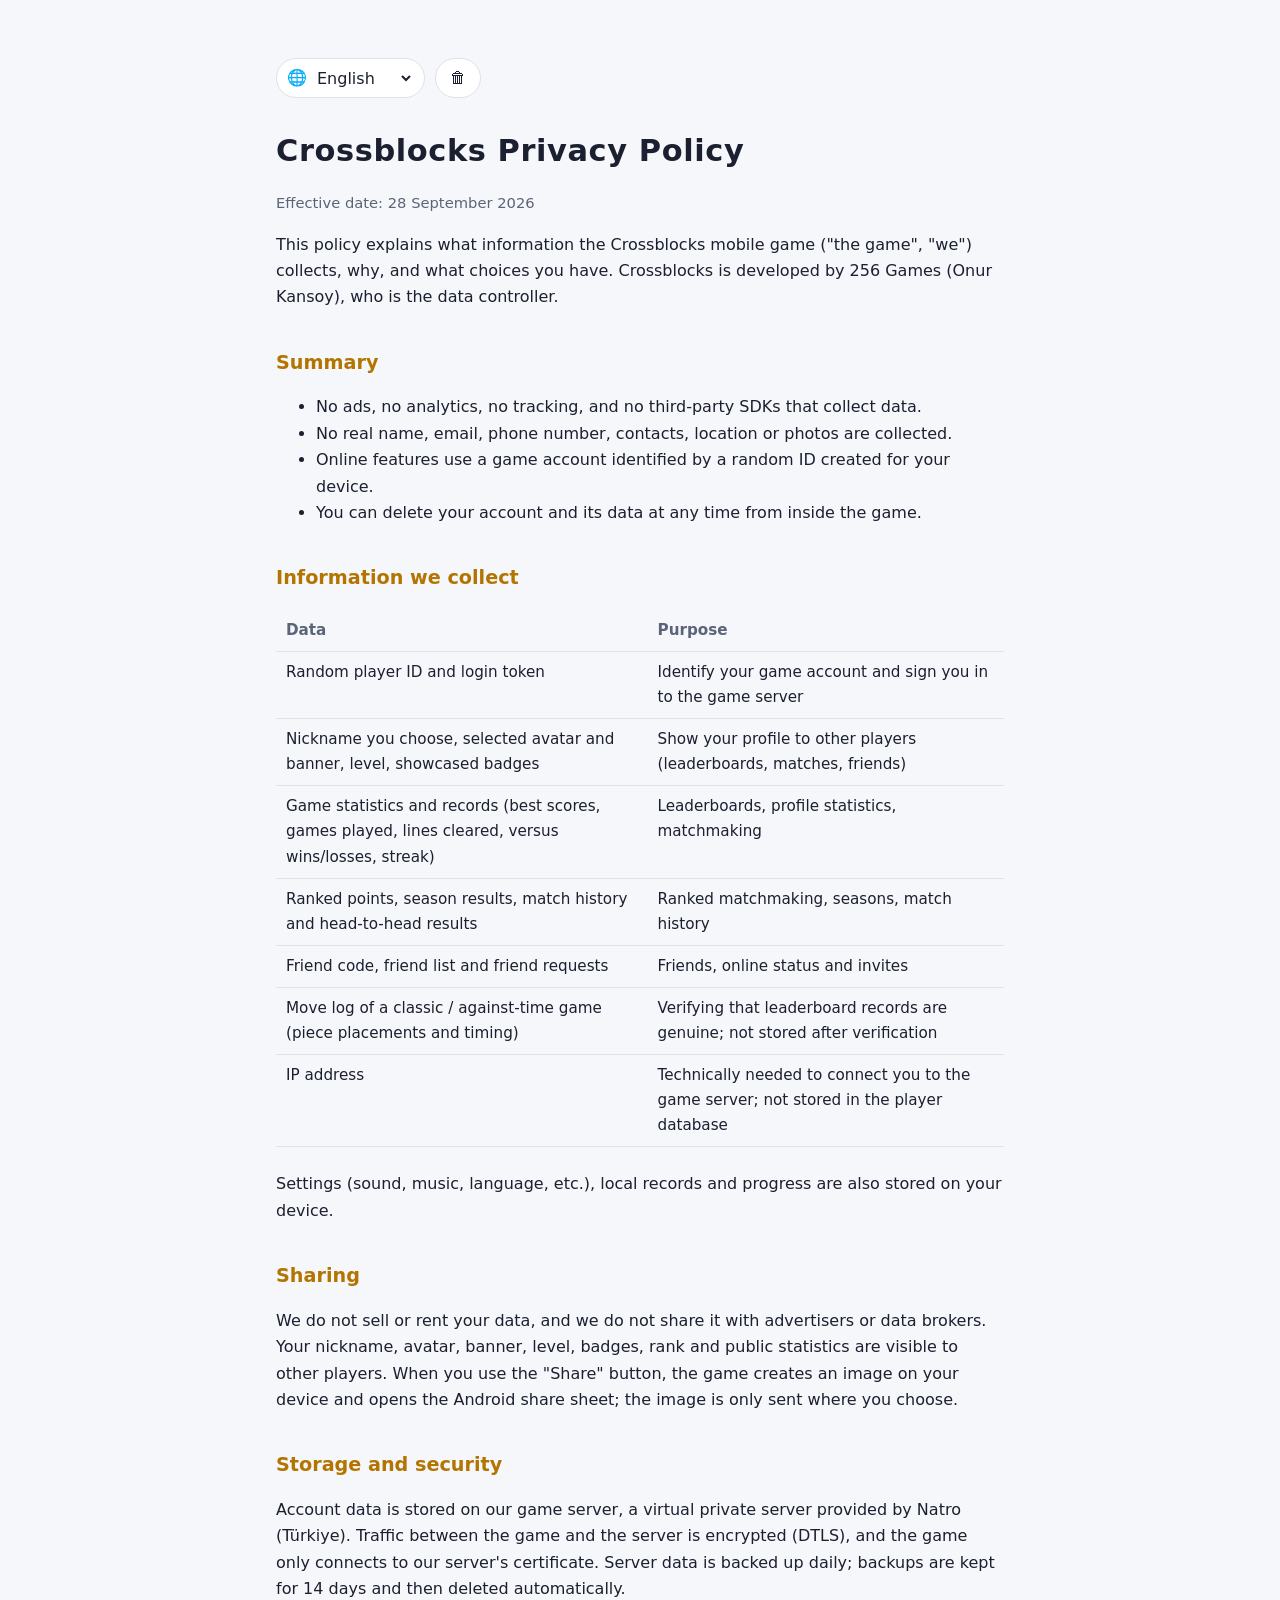
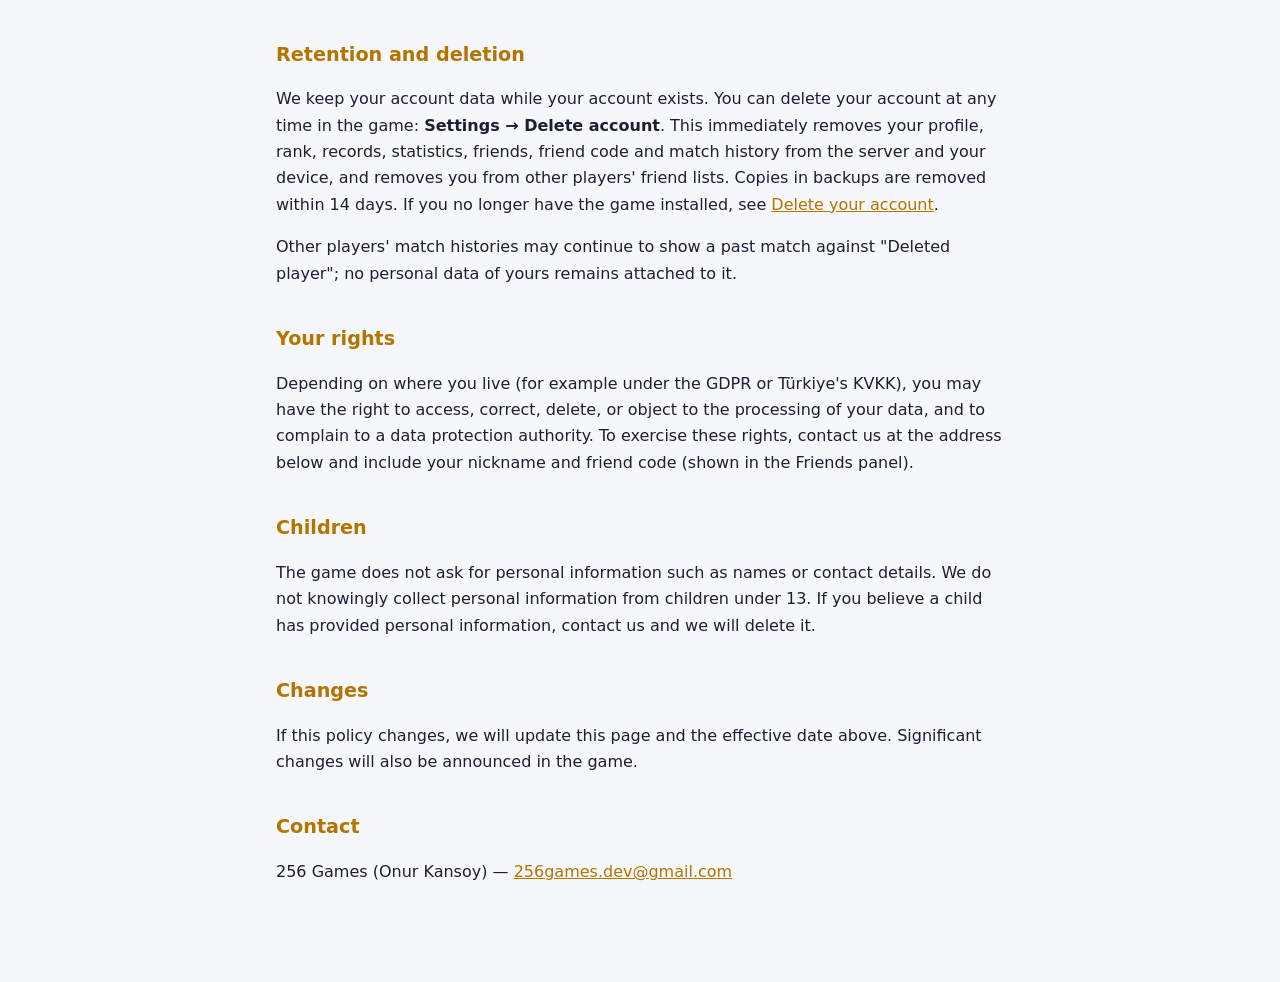
==== commit d5431f04: "İletişim: 256games.dev@gmail.com, geliştirici adı 256 Games (Onur Kansoy) Co-Authored-By: Claude Opu" ====
--- a/index.html
+++ b/index.html
@@ -13,7 +13,7 @@
 <section id="en" lang="en" data-title="Crossblocks Privacy Policy">
 <h1>Crossblocks Privacy Policy</h1>
 <p class="muted">Effective date: 28 September 2026</p>
-<p>This policy explains what information the Crossblocks mobile game (&quot;the game&quot;, &quot;we&quot;) collects, why, and what choices you have. Crossblocks is developed by Onur Kansoy, who is the data controller.</p>
+<p>This policy explains what information the Crossblocks mobile game (&quot;the game&quot;, &quot;we&quot;) collects, why, and what choices you have. Crossblocks is developed by 256 Games (Onur Kansoy), who is the data controller.</p>
 <h2>Summary</h2>
 <ul><li>No ads, no analytics, no tracking, and no third-party SDKs that collect data.</li><li>No real name, email, phone number, contacts, location or photos are collected.</li><li>Online features use a game account identified by a random ID created for your device.</li><li>You can delete your account and its data at any time from inside the game.</li></ul>
 <h2>Information we collect</h2>
@@ -33,12 +33,12 @@
 <h2>Changes</h2>
 <p>If this policy changes, we will update this page and the effective date above. Significant changes will also be announced in the game.</p>
 <h2>Contact</h2>
-<p>Onur Kansoy — <a href="mailto:onurkansoy01@gmail.com">onurkansoy01@gmail.com</a></p>
+<p>256 Games (Onur Kansoy) — <a href="mailto:256games.dev@gmail.com">256games.dev@gmail.com</a></p>
 </section>
 <section id="tr" lang="tr" data-title="Crossblocks Gizlilik Politikası" hidden>
 <h1>Crossblocks Gizlilik Politikası</h1>
 <p class="muted">Yürürlük tarihi: 28 Eylül 2026</p>
-<p>Bu politika, Crossblocks mobil oyununun (&quot;oyun&quot;, &quot;biz&quot;) hangi bilgileri neden topladığını ve senin hangi seçeneklere sahip olduğunu açıklar. Oyunun geliştiricisi ve veri sorumlusu Onur Kansoy&#x27;dur.</p>
+<p>Bu politika, Crossblocks mobil oyununun (&quot;oyun&quot;, &quot;biz&quot;) hangi bilgileri neden topladığını ve senin hangi seçeneklere sahip olduğunu açıklar. Oyunun geliştiricisi ve veri sorumlusu 256 Games (Onur Kansoy)&#x27;dur.</p>
 <h2>Özet</h2>
 <ul><li>Reklam, analiz, takip ve veri toplayan üçüncü taraf yazılım yoktur.</li><li>Gerçek ad, e-posta, telefon numarası, rehber, konum ya da fotoğraf toplanmaz.</li><li>Çevrimiçi özellikler, cihazın için rastgele oluşturulan bir kimlikle tanınan bir oyun hesabı kullanır.</li><li>Hesabını ve verilerini istediğin zaman oyunun içinden silebilirsin.</li></ul>
 <h2>Toplanan bilgiler</h2>
@@ -58,12 +58,12 @@
 <h2>Değişiklikler</h2>
 <p>Bu politika değişirse bu sayfayı ve yukarıdaki tarihi güncelleriz. Önemli değişiklikler oyunda da duyurulur.</p>
 <h2>İletişim</h2>
-<p>Onur Kansoy — <a href="mailto:onurkansoy01@gmail.com">onurkansoy01@gmail.com</a></p>
+<p>256 Games (Onur Kansoy) — <a href="mailto:256games.dev@gmail.com">256games.dev@gmail.com</a></p>
 </section>
 <section id="es" lang="es" data-title="Política de privacidad de Crossblocks" hidden>
 <h1>Política de privacidad de Crossblocks</h1>
 <p class="muted">Fecha de entrada en vigor: 28 de septiembre de 2026</p>
-<p>Esta política explica qué información recoge el juego para móviles Crossblocks (&quot;el juego&quot;, &quot;nosotros&quot;), por qué y qué opciones tienes. Crossblocks está desarrollado por Onur Kansoy, que es el responsable del tratamiento.</p>
+<p>Esta política explica qué información recoge el juego para móviles Crossblocks (&quot;el juego&quot;, &quot;nosotros&quot;), por qué y qué opciones tienes. Crossblocks está desarrollado por 256 Games (Onur Kansoy), que es el responsable del tratamiento.</p>
 <h2>Resumen</h2>
 <ul><li>Sin anuncios, sin analíticas, sin seguimiento y sin SDK de terceros que recojan datos.</li><li>No se recogen nombre real, correo electrónico, número de teléfono, contactos, ubicación ni fotos.</li><li>Las funciones en línea usan una cuenta de juego identificada por un ID aleatorio creado para tu dispositivo.</li><li>Puedes eliminar tu cuenta y sus datos en cualquier momento desde el juego.</li></ul>
 <h2>Información que recogemos</h2>
@@ -83,12 +83,12 @@
 <h2>Cambios</h2>
 <p>Si esta política cambia, actualizaremos esta página y la fecha indicada arriba. Los cambios importantes también se anunciarán en el juego.</p>
 <h2>Contacto</h2>
-<p>Onur Kansoy — <a href="mailto:onurkansoy01@gmail.com">onurkansoy01@gmail.com</a></p>
+<p>256 Games (Onur Kansoy) — <a href="mailto:256games.dev@gmail.com">256games.dev@gmail.com</a></p>
 </section>
 <section id="de" lang="de" data-title="Crossblocks Datenschutzerklärung" hidden>
 <h1>Crossblocks Datenschutzerklärung</h1>
 <p class="muted">Gültig ab: 28. September 2026</p>
-<p>Diese Erklärung beschreibt, welche Daten das Handyspiel Crossblocks (&quot;das Spiel&quot;, &quot;wir&quot;) erhebt, warum, und welche Wahlmöglichkeiten du hast. Crossblocks wird von Onur Kansoy entwickelt, der Verantwortlicher im Sinne des Datenschutzes ist.</p>
+<p>Diese Erklärung beschreibt, welche Daten das Handyspiel Crossblocks (&quot;das Spiel&quot;, &quot;wir&quot;) erhebt, warum, und welche Wahlmöglichkeiten du hast. Crossblocks wird von 256 Games (Onur Kansoy) entwickelt, der Verantwortlicher im Sinne des Datenschutzes ist.</p>
 <h2>Zusammenfassung</h2>
 <ul><li>Keine Werbung, keine Analyse, kein Tracking und keine Drittanbieter-SDKs, die Daten erheben.</li><li>Es werden kein echter Name, keine E-Mail-Adresse, Telefonnummer, Kontakte, Standortdaten oder Fotos erhoben.</li><li>Online-Funktionen nutzen ein Spielkonto, das über eine zufällige, für dein Gerät erzeugte ID erkannt wird.</li><li>Du kannst dein Konto und seine Daten jederzeit im Spiel löschen.</li></ul>
 <h2>Welche Daten wir erheben</h2>
@@ -108,12 +108,12 @@
 <h2>Änderungen</h2>
 <p>Wenn sich diese Erklärung ändert, aktualisieren wir diese Seite und das Datum oben. Wesentliche Änderungen werden auch im Spiel angekündigt.</p>
 <h2>Kontakt</h2>
-<p>Onur Kansoy — <a href="mailto:onurkansoy01@gmail.com">onurkansoy01@gmail.com</a></p>
+<p>256 Games (Onur Kansoy) — <a href="mailto:256games.dev@gmail.com">256games.dev@gmail.com</a></p>
 </section>
 <section id="fr" lang="fr" data-title="Politique de confidentialité de Crossblocks" hidden>
 <h1>Politique de confidentialité de Crossblocks</h1>
 <p class="muted">Date d&#x27;entrée en vigueur : 28 septembre 2026</p>
-<p>Cette politique explique quelles informations le jeu mobile Crossblocks (« le jeu », « nous ») collecte, pourquoi, et quels choix s&#x27;offrent à toi. Crossblocks est développé par Onur Kansoy, responsable du traitement.</p>
+<p>Cette politique explique quelles informations le jeu mobile Crossblocks (« le jeu », « nous ») collecte, pourquoi, et quels choix s&#x27;offrent à toi. Crossblocks est développé par 256 Games (Onur Kansoy), responsable du traitement.</p>
 <h2>Résumé</h2>
 <ul><li>Pas de publicité, pas d&#x27;analyse, pas de suivi et aucun SDK tiers qui collecte des données.</li><li>Aucun nom réel, e-mail, numéro de téléphone, contact, localisation ni photo n&#x27;est collecté.</li><li>Les fonctions en ligne utilisent un compte de jeu identifié par un identifiant aléatoire créé pour ton appareil.</li><li>Tu peux supprimer ton compte et ses données à tout moment depuis le jeu.</li></ul>
 <h2>Informations collectées</h2>
@@ -133,12 +133,12 @@
 <h2>Modifications</h2>
 <p>Si cette politique change, nous mettrons à jour cette page et la date ci-dessus. Les changements importants seront aussi annoncés dans le jeu.</p>
 <h2>Contact</h2>
-<p>Onur Kansoy — <a href="mailto:onurkansoy01@gmail.com">onurkansoy01@gmail.com</a></p>
+<p>256 Games (Onur Kansoy) — <a href="mailto:256games.dev@gmail.com">256games.dev@gmail.com</a></p>
 </section>
 <section id="pt" lang="pt" data-title="Política de privacidade do Crossblocks" hidden>
 <h1>Política de privacidade do Crossblocks</h1>
 <p class="muted">Data de vigência: 28 de setembro de 2026</p>
-<p>Esta política explica quais informações o jogo para celular Crossblocks (&quot;o jogo&quot;, &quot;nós&quot;) coleta, por quê e quais escolhas você tem. O Crossblocks é desenvolvido por Onur Kansoy, o controlador dos dados.</p>
+<p>Esta política explica quais informações o jogo para celular Crossblocks (&quot;o jogo&quot;, &quot;nós&quot;) coleta, por quê e quais escolhas você tem. O Crossblocks é desenvolvido por 256 Games (Onur Kansoy), o controlador dos dados.</p>
 <h2>Resumo</h2>
 <ul><li>Sem anúncios, sem análises, sem rastreamento e sem SDKs de terceiros que coletem dados.</li><li>Não coletamos nome real, e-mail, telefone, contatos, localização ou fotos.</li><li>Os recursos online usam uma conta de jogo identificada por um ID aleatório criado para o seu dispositivo.</li><li>Você pode excluir sua conta e os dados dela a qualquer momento dentro do jogo.</li></ul>
 <h2>Informações que coletamos</h2>
@@ -158,12 +158,12 @@
 <h2>Alterações</h2>
 <p>Se esta política mudar, atualizaremos esta página e a data acima. Mudanças importantes também serão anunciadas no jogo.</p>
 <h2>Contato</h2>
-<p>Onur Kansoy — <a href="mailto:onurkansoy01@gmail.com">onurkansoy01@gmail.com</a></p>
+<p>256 Games (Onur Kansoy) — <a href="mailto:256games.dev@gmail.com">256games.dev@gmail.com</a></p>
 </section>
 <section id="it" lang="it" data-title="Informativa sulla privacy di Crossblocks" hidden>
 <h1>Informativa sulla privacy di Crossblocks</h1>
 <p class="muted">Data di entrata in vigore: 28 settembre 2026</p>
-<p>Questa informativa spiega quali dati raccoglie il gioco per dispositivi mobili Crossblocks (&quot;il gioco&quot;, &quot;noi&quot;), perché e quali scelte hai. Crossblocks è sviluppato da Onur Kansoy, titolare del trattamento.</p>
+<p>Questa informativa spiega quali dati raccoglie il gioco per dispositivi mobili Crossblocks (&quot;il gioco&quot;, &quot;noi&quot;), perché e quali scelte hai. Crossblocks è sviluppato da 256 Games (Onur Kansoy), titolare del trattamento.</p>
 <h2>In breve</h2>
 <ul><li>Niente pubblicità, niente analisi, niente tracciamento e nessun SDK di terze parti che raccolga dati.</li><li>Non raccogliamo nome reale, e-mail, numero di telefono, contatti, posizione o foto.</li><li>Le funzioni online usano un account di gioco identificato da un ID casuale creato per il tuo dispositivo.</li><li>Puoi eliminare l&#x27;account e i suoi dati in qualsiasi momento dal gioco.</li></ul>
 <h2>Dati raccolti</h2>
@@ -183,12 +183,12 @@
 <h2>Modifiche</h2>
 <p>Se questa informativa cambia, aggiorneremo questa pagina e la data indicata sopra. Le modifiche importanti saranno annunciate anche nel gioco.</p>
 <h2>Contatti</h2>
-<p>Onur Kansoy — <a href="mailto:onurkansoy01@gmail.com">onurkansoy01@gmail.com</a></p>
+<p>256 Games (Onur Kansoy) — <a href="mailto:256games.dev@gmail.com">256games.dev@gmail.com</a></p>
 </section>
 <section id="ru" lang="ru" data-title="Политика конфиденциальности Crossblocks" hidden>
 <h1>Политика конфиденциальности Crossblocks</h1>
 <p class="muted">Дата вступления в силу: 28 сентября 2026 г.</p>
-<p>Эта политика объясняет, какие данные собирает мобильная игра Crossblocks («игра», «мы»), зачем и какой у тебя есть выбор. Разработчик Crossblocks и оператор данных — Онур Кансой (Onur Kansoy).</p>
+<p>Эта политика объясняет, какие данные собирает мобильная игра Crossblocks («игра», «мы»), зачем и какой у тебя есть выбор. Разработчик Crossblocks и оператор данных — 256 Games (Onur Kansoy).</p>
 <h2>Кратко</h2>
 <ul><li>Нет рекламы, аналитики, отслеживания и сторонних SDK, собирающих данные.</li><li>Мы не собираем настоящее имя, e-mail, номер телефона, контакты, местоположение или фото.</li><li>Онлайн-функции используют игровой аккаунт, который распознаётся по случайному ID, созданному для твоего устройства.</li><li>Ты можешь удалить аккаунт и его данные в любой момент прямо в игре.</li></ul>
 <h2>Какие данные мы собираем</h2>
@@ -208,12 +208,12 @@
 <h2>Изменения</h2>
 <p>Если политика изменится, мы обновим эту страницу и дату выше. О существенных изменениях также сообщим в игре.</p>
 <h2>Контакты</h2>
-<p>Onur Kansoy — <a href="mailto:onurkansoy01@gmail.com">onurkansoy01@gmail.com</a></p>
+<p>256 Games (Onur Kansoy) — <a href="mailto:256games.dev@gmail.com">256games.dev@gmail.com</a></p>
 </section>
 <section id="zh" lang="zh" data-title="Crossblocks 隐私政策" hidden>
 <h1>Crossblocks 隐私政策</h1>
 <p class="muted">生效日期：2026年9月28日</p>
-<p>本政策说明手机游戏 Crossblocks（“本游戏”“我们”）收集哪些信息、为何收集，以及你有哪些选择。Crossblocks 由 Onur Kansoy 开发，并由其担任数据控制者。</p>
+<p>本政策说明手机游戏 Crossblocks（“本游戏”“我们”）收集哪些信息、为何收集，以及你有哪些选择。Crossblocks 由 256 Games (Onur Kansoy) 开发，并由其担任数据控制者。</p>
 <h2>概要</h2>
 <ul><li>无广告、无分析统计、无追踪，也没有收集数据的第三方 SDK。</li><li>不收集真实姓名、电子邮箱、电话号码、通讯录、位置或照片。</li><li>在线功能使用一个游戏账号，通过为你的设备随机生成的 ID 识别。</li><li>你可以随时在游戏内删除账号及其数据。</li></ul>
 <h2>我们收集的信息</h2>
@@ -233,12 +233,12 @@
 <h2>变更</h2>
 <p>如本政策有变更，我们会更新本页面和上方的日期。重要变更也会在游戏中公告。</p>
 <h2>联系方式</h2>
-<p>Onur Kansoy — <a href="mailto:onurkansoy01@gmail.com">onurkansoy01@gmail.com</a></p>
+<p>256 Games (Onur Kansoy) — <a href="mailto:256games.dev@gmail.com">256games.dev@gmail.com</a></p>
 </section>
 <section id="ja" lang="ja" data-title="Crossblocks プライバシーポリシー" hidden>
 <h1>Crossblocks プライバシーポリシー</h1>
 <p class="muted">施行日：2026年9月28日</p>
-<p>本ポリシーは、モバイルゲーム Crossblocks（以下「本ゲーム」「当方」）がどのような情報をなぜ収集するのか、またあなたが選べることについて説明します。Crossblocks は Onur Kansoy が開発しており、同人がデータ管理者です。</p>
+<p>本ポリシーは、モバイルゲーム Crossblocks（以下「本ゲーム」「当方」）がどのような情報をなぜ収集するのか、またあなたが選べることについて説明します。Crossblocks は 256 Games (Onur Kansoy) が開発しており、同人がデータ管理者です。</p>
 <h2>概要</h2>
 <ul><li>広告、分析、トラッキング、データを収集するサードパーティ SDK は一切ありません。</li><li>本名、メールアドレス、電話番号、連絡先、位置情報、写真は収集しません。</li><li>オンライン機能は、端末ごとにランダムに作成される ID で識別されるゲームアカウントを使用します。</li><li>アカウントとそのデータは、いつでもゲーム内から削除できます。</li></ul>
 <h2>収集する情報</h2>
@@ -258,12 +258,12 @@
 <h2>変更</h2>
 <p>本ポリシーを変更した場合は、このページと上記の日付を更新します。重要な変更はゲーム内でもお知らせします。</p>
 <h2>お問い合わせ</h2>
-<p>Onur Kansoy — <a href="mailto:onurkansoy01@gmail.com">onurkansoy01@gmail.com</a></p>
+<p>256 Games (Onur Kansoy) — <a href="mailto:256games.dev@gmail.com">256games.dev@gmail.com</a></p>
 </section>
 <section id="ko" lang="ko" data-title="Crossblocks 개인정보 처리방침" hidden>
 <h1>Crossblocks 개인정보 처리방침</h1>
 <p class="muted">시행일: 2026년 9월 28일</p>
-<p>이 방침은 모바일 게임 Crossblocks(&quot;게임&quot;, &quot;당사&quot;)가 어떤 정보를 왜 수집하는지, 그리고 여러분이 선택할 수 있는 사항을 설명합니다. Crossblocks는 Onur Kansoy가 개발했으며, 개인정보 처리 책임자입니다.</p>
+<p>이 방침은 모바일 게임 Crossblocks(&quot;게임&quot;, &quot;당사&quot;)가 어떤 정보를 왜 수집하는지, 그리고 여러분이 선택할 수 있는 사항을 설명합니다. Crossblocks는 256 Games (Onur Kansoy)가 개발했으며, 개인정보 처리 책임자입니다.</p>
 <h2>요약</h2>
 <ul><li>광고, 분석, 추적 및 데이터를 수집하는 제3자 SDK가 없습니다.</li><li>실명, 이메일, 전화번호, 연락처, 위치, 사진을 수집하지 않습니다.</li><li>온라인 기능은 기기마다 무작위로 생성된 ID로 식별되는 게임 계정을 사용합니다.</li><li>언제든지 게임 안에서 계정과 데이터를 삭제할 수 있습니다.</li></ul>
 <h2>수집하는 정보</h2>
@@ -283,7 +283,7 @@
 <h2>변경</h2>
 <p>이 방침이 변경되면 이 페이지와 위의 날짜를 업데이트합니다. 중요한 변경 사항은 게임에서도 공지합니다.</p>
 <h2>연락처</h2>
-<p>Onur Kansoy — <a href="mailto:onurkansoy01@gmail.com">onurkansoy01@gmail.com</a></p>
+<p>256 Games (Onur Kansoy) — <a href="mailto:256games.dev@gmail.com">256games.dev@gmail.com</a></p>
 </section>
 </main>
 <script>
--- a/style.css
+++ b/style.css
@@ -19,3 +19,4 @@
 nav label{display:inline-flex;align-items:center;gap:6px;padding:4px 10px;border:1px solid var(--line);border-radius:999px;background:var(--card)}
 nav select{background:transparent;color:var(--fg);border:0;font:inherit;padding:2px 0}
 nav select option{color:#1b2030}
+.card h2{margin-top:4px}
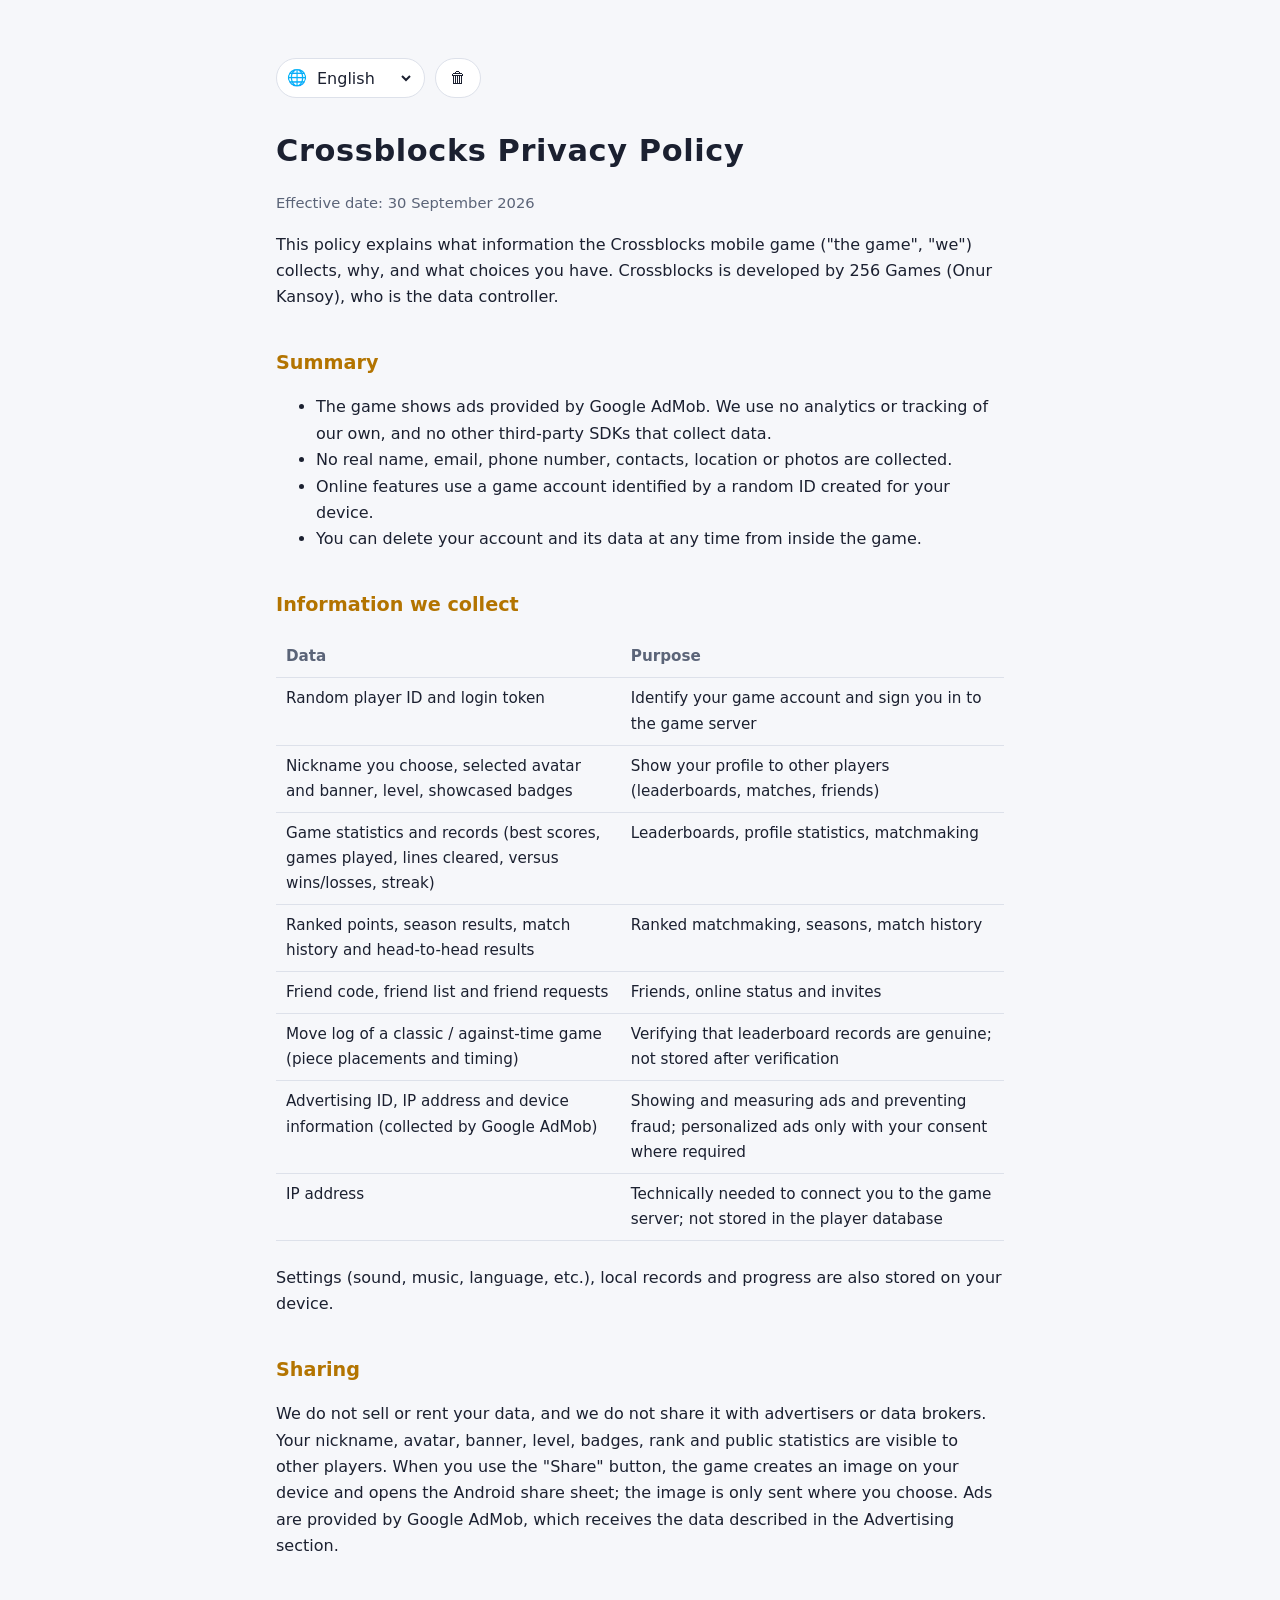
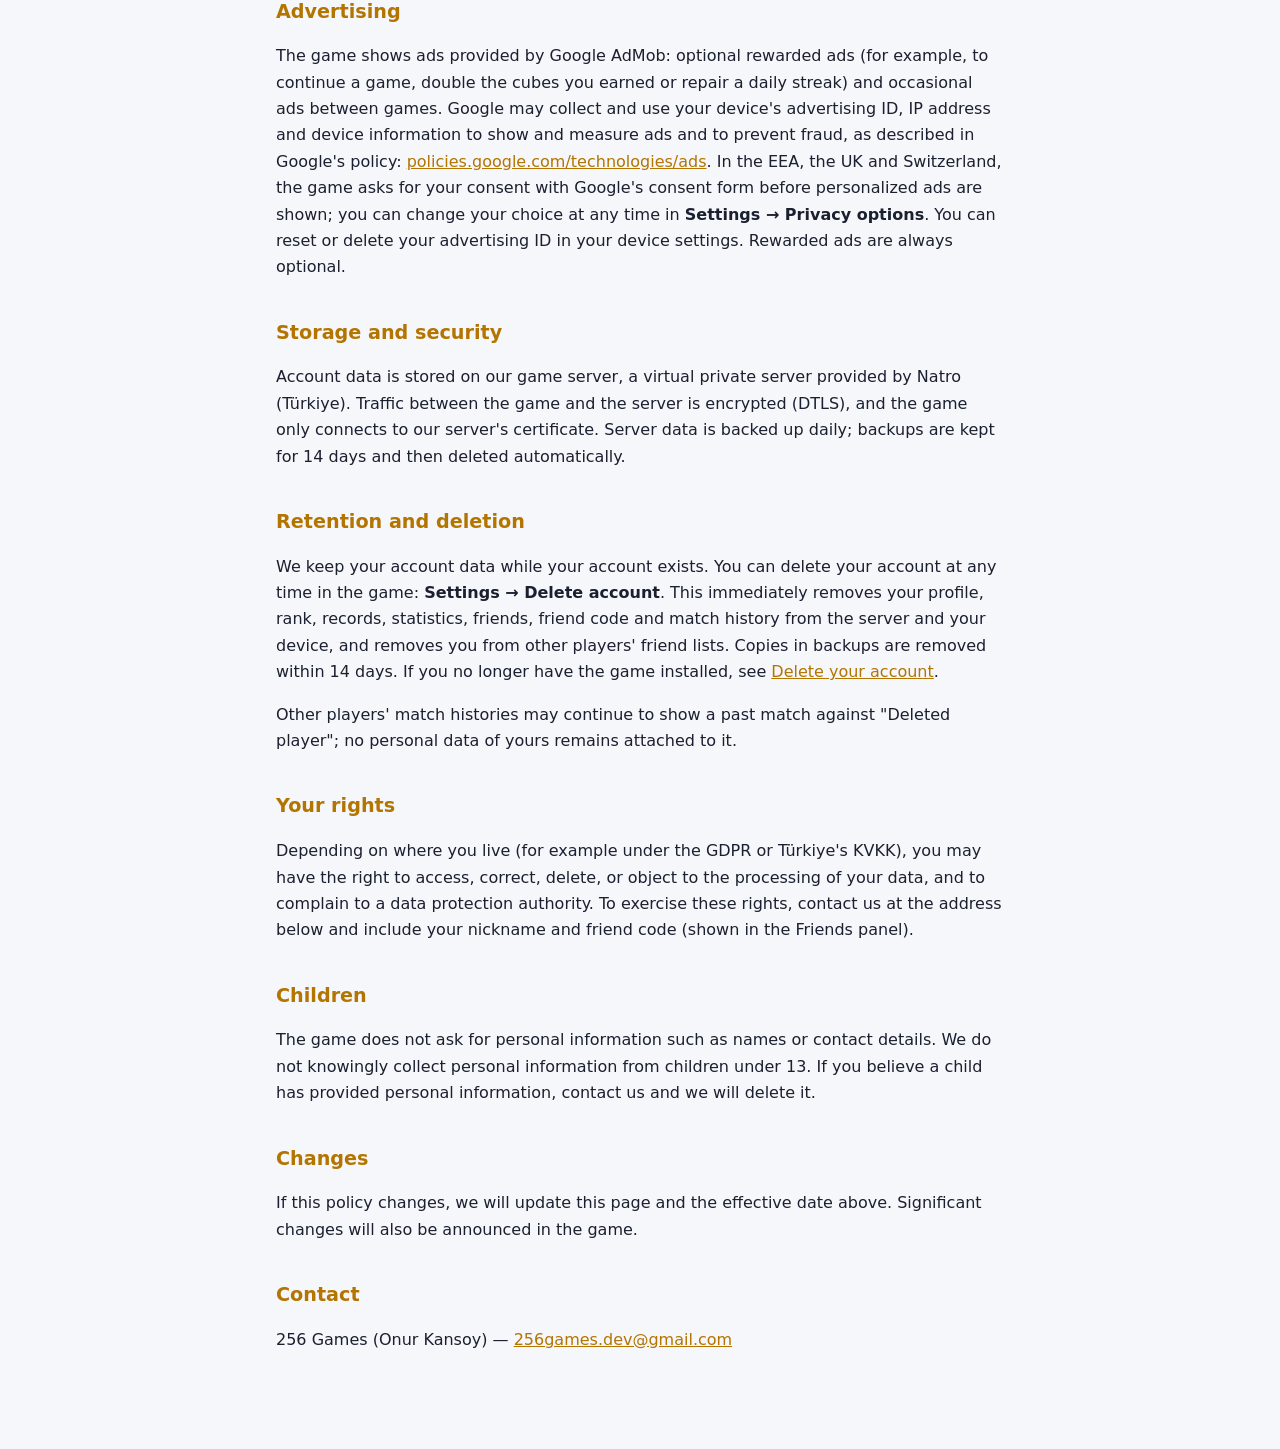
==== commit 66f05efe: "Gizlilik politikası: Google AdMob reklamları (özet, veri tablosu, paylaşım, yeni Reklamlar bölümü: r" ====
--- a/index.html
+++ b/index.html
@@ -12,15 +12,17 @@
 <nav><label>🌐 <select id="lang" aria-label="Language"><option value="en">English</option><option value="tr">Türkçe</option><option value="es">Español</option><option value="de">Deutsch</option><option value="fr">Français</option><option value="pt">Português</option><option value="it">Italiano</option><option value="ru">Русский</option><option value="zh">简体中文</option><option value="ja">日本語</option><option value="ko">한국어</option></select></label><a data-keep-lang="delete.html" href="delete.html">🗑</a></nav>
 <section id="en" lang="en" data-title="Crossblocks Privacy Policy">
 <h1>Crossblocks Privacy Policy</h1>
-<p class="muted">Effective date: 28 September 2026</p>
+<p class="muted">Effective date: 30 September 2026</p>
 <p>This policy explains what information the Crossblocks mobile game (&quot;the game&quot;, &quot;we&quot;) collects, why, and what choices you have. Crossblocks is developed by 256 Games (Onur Kansoy), who is the data controller.</p>
 <h2>Summary</h2>
-<ul><li>No ads, no analytics, no tracking, and no third-party SDKs that collect data.</li><li>No real name, email, phone number, contacts, location or photos are collected.</li><li>Online features use a game account identified by a random ID created for your device.</li><li>You can delete your account and its data at any time from inside the game.</li></ul>
+<ul><li>The game shows ads provided by Google AdMob. We use no analytics or tracking of our own, and no other third-party SDKs that collect data.</li><li>No real name, email, phone number, contacts, location or photos are collected.</li><li>Online features use a game account identified by a random ID created for your device.</li><li>You can delete your account and its data at any time from inside the game.</li></ul>
 <h2>Information we collect</h2>
-<div class="wrap"><table><tr><th>Data</th><th>Purpose</th></tr><tr><td>Random player ID and login token</td><td>Identify your game account and sign you in to the game server</td></tr><tr><td>Nickname you choose, selected avatar and banner, level, showcased badges</td><td>Show your profile to other players (leaderboards, matches, friends)</td></tr><tr><td>Game statistics and records (best scores, games played, lines cleared, versus wins/losses, streak)</td><td>Leaderboards, profile statistics, matchmaking</td></tr><tr><td>Ranked points, season results, match history and head-to-head results</td><td>Ranked matchmaking, seasons, match history</td></tr><tr><td>Friend code, friend list and friend requests</td><td>Friends, online status and invites</td></tr><tr><td>Move log of a classic / against-time game (piece placements and timing)</td><td>Verifying that leaderboard records are genuine; not stored after verification</td></tr><tr><td>IP address</td><td>Technically needed to connect you to the game server; not stored in the player database</td></tr></table></div>
+<div class="wrap"><table><tr><th>Data</th><th>Purpose</th></tr><tr><td>Random player ID and login token</td><td>Identify your game account and sign you in to the game server</td></tr><tr><td>Nickname you choose, selected avatar and banner, level, showcased badges</td><td>Show your profile to other players (leaderboards, matches, friends)</td></tr><tr><td>Game statistics and records (best scores, games played, lines cleared, versus wins/losses, streak)</td><td>Leaderboards, profile statistics, matchmaking</td></tr><tr><td>Ranked points, season results, match history and head-to-head results</td><td>Ranked matchmaking, seasons, match history</td></tr><tr><td>Friend code, friend list and friend requests</td><td>Friends, online status and invites</td></tr><tr><td>Move log of a classic / against-time game (piece placements and timing)</td><td>Verifying that leaderboard records are genuine; not stored after verification</td></tr><tr><td>Advertising ID, IP address and device information (collected by Google AdMob)</td><td>Showing and measuring ads and preventing fraud; personalized ads only with your consent where required</td></tr><tr><td>IP address</td><td>Technically needed to connect you to the game server; not stored in the player database</td></tr></table></div>
 <p>Settings (sound, music, language, etc.), local records and progress are also stored on your device.</p>
 <h2>Sharing</h2>
-<p>We do not sell or rent your data, and we do not share it with advertisers or data brokers. Your nickname, avatar, banner, level, badges, rank and public statistics are visible to other players. When you use the &quot;Share&quot; button, the game creates an image on your device and opens the Android share sheet; the image is only sent where you choose.</p>
+<p>We do not sell or rent your data, and we do not share it with advertisers or data brokers. Your nickname, avatar, banner, level, badges, rank and public statistics are visible to other players. When you use the &quot;Share&quot; button, the game creates an image on your device and opens the Android share sheet; the image is only sent where you choose. Ads are provided by Google AdMob, which receives the data described in the Advertising section.</p>
+<h2>Advertising</h2>
+<p>The game shows ads provided by Google AdMob: optional rewarded ads (for example, to continue a game, double the cubes you earned or repair a daily streak) and occasional ads between games. Google may collect and use your device's advertising ID, IP address and device information to show and measure ads and to prevent fraud, as described in Google's policy: <a href="https://policies.google.com/technologies/ads">policies.google.com/technologies/ads</a>. In the EEA, the UK and Switzerland, the game asks for your consent with Google's consent form before personalized ads are shown; you can change your choice at any time in <strong>Settings → Privacy options</strong>. You can reset or delete your advertising ID in your device settings. Rewarded ads are always optional.</p>
 <h2>Storage and security</h2>
 <p>Account data is stored on our game server, a virtual private server provided by Natro (Türkiye). Traffic between the game and the server is encrypted (DTLS), and the game only connects to our server&#x27;s certificate. Server data is backed up daily; backups are kept for 14 days and then deleted automatically.</p>
 <h2>Retention and deletion</h2>
@@ -37,15 +39,17 @@
 </section>
 <section id="tr" lang="tr" data-title="Crossblocks Gizlilik Politikası" hidden>
 <h1>Crossblocks Gizlilik Politikası</h1>
-<p class="muted">Yürürlük tarihi: 28 Eylül 2026</p>
+<p class="muted">Yürürlük tarihi: 30 Eylül 2026</p>
 <p>Bu politika, Crossblocks mobil oyununun (&quot;oyun&quot;, &quot;biz&quot;) hangi bilgileri neden topladığını ve senin hangi seçeneklere sahip olduğunu açıklar. Oyunun geliştiricisi ve veri sorumlusu 256 Games (Onur Kansoy)&#x27;dur.</p>
 <h2>Özet</h2>
-<ul><li>Reklam, analiz, takip ve veri toplayan üçüncü taraf yazılım yoktur.</li><li>Gerçek ad, e-posta, telefon numarası, rehber, konum ya da fotoğraf toplanmaz.</li><li>Çevrimiçi özellikler, cihazın için rastgele oluşturulan bir kimlikle tanınan bir oyun hesabı kullanır.</li><li>Hesabını ve verilerini istediğin zaman oyunun içinden silebilirsin.</li></ul>
+<ul><li>Oyun, Google AdMob tarafından sağlanan reklamlar gösterir. Kendi analiz ya da takip araçlarımız ve veri toplayan başka üçüncü taraf yazılım yoktur.</li><li>Gerçek ad, e-posta, telefon numarası, rehber, konum ya da fotoğraf toplanmaz.</li><li>Çevrimiçi özellikler, cihazın için rastgele oluşturulan bir kimlikle tanınan bir oyun hesabı kullanır.</li><li>Hesabını ve verilerini istediğin zaman oyunun içinden silebilirsin.</li></ul>
 <h2>Toplanan bilgiler</h2>
-<div class="wrap"><table><tr><th>Veri</th><th>Amaç</th></tr><tr><td>Rastgele oyuncu kimliği ve giriş anahtarı</td><td>Oyun hesabını tanımak ve sunucuya giriş</td></tr><tr><td>Seçtiğin takma ad, avatar ve afiş, seviye, vitrindeki rozetler</td><td>Profilini diğer oyunculara göstermek (sıralama, maç, arkadaşlar)</td></tr><tr><td>Oyun istatistikleri ve rekorlar (en iyi skorlar, oynanan oyun, silinen satır, versus galibiyet/mağlubiyet, seri)</td><td>Sıralamalar, profil istatistikleri, eşleştirme</td></tr><tr><td>Rank puanı, sezon sonuçları, maç geçmişi ve rakiplere karşı skor</td><td>Dereceli eşleştirme, sezonlar, maç geçmişi</td></tr><tr><td>Arkadaş kodu, arkadaş listesi ve istekler</td><td>Arkadaşlar, çevrimiçi durumu ve davetler</td></tr><tr><td>Classic / zamana karşı oyununun hamle kaydı (taş yerleşimleri ve zamanları)</td><td>Sıralama rekorlarının gerçek olduğunu doğrulamak; doğrulamadan sonra saklanmaz</td></tr><tr><td>IP adresi</td><td>Seni oyun sunucusuna bağlamak için teknik olarak gerekir; oyuncu veritabanında saklanmaz</td></tr></table></div>
+<div class="wrap"><table><tr><th>Veri</th><th>Amaç</th></tr><tr><td>Rastgele oyuncu kimliği ve giriş anahtarı</td><td>Oyun hesabını tanımak ve sunucuya giriş</td></tr><tr><td>Seçtiğin takma ad, avatar ve afiş, seviye, vitrindeki rozetler</td><td>Profilini diğer oyunculara göstermek (sıralama, maç, arkadaşlar)</td></tr><tr><td>Oyun istatistikleri ve rekorlar (en iyi skorlar, oynanan oyun, silinen satır, versus galibiyet/mağlubiyet, seri)</td><td>Sıralamalar, profil istatistikleri, eşleştirme</td></tr><tr><td>Rank puanı, sezon sonuçları, maç geçmişi ve rakiplere karşı skor</td><td>Dereceli eşleştirme, sezonlar, maç geçmişi</td></tr><tr><td>Arkadaş kodu, arkadaş listesi ve istekler</td><td>Arkadaşlar, çevrimiçi durumu ve davetler</td></tr><tr><td>Classic / zamana karşı oyununun hamle kaydı (taş yerleşimleri ve zamanları)</td><td>Sıralama rekorlarının gerçek olduğunu doğrulamak; doğrulamadan sonra saklanmaz</td></tr><tr><td>Reklam kimliği, IP adresi ve cihaz bilgisi (Google AdMob tarafından toplanır)</td><td>Reklam göstermek ve ölçmek, sahtekârlığı önlemek; kişiselleştirilmiş reklam yalnızca gerektiği yerde onayınla</td></tr><tr><td>IP adresi</td><td>Seni oyun sunucusuna bağlamak için teknik olarak gerekir; oyuncu veritabanında saklanmaz</td></tr></table></div>
 <p>Ayarlar (ses, müzik, dil vb.), yerel rekorlar ve ilerleme ayrıca cihazında saklanır.</p>
 <h2>Paylaşım</h2>
-<p>Verilerini satmayız, kiralamayız; reklamcılarla ya da veri simsarlarıyla paylaşmayız. Takma adın, avatarın, afişin, seviyen, rozetlerin, rankın ve herkese açık istatistiklerin diğer oyunculara görünür. &quot;Paylaş&quot; düğmesini kullandığında oyun cihazında bir resim oluşturur ve Android paylaşma penceresini açar; resim yalnızca senin seçtiğin yere gider.</p>
+<p>Verilerini satmayız, kiralamayız; reklamcılarla ya da veri simsarlarıyla paylaşmayız. Takma adın, avatarın, afişin, seviyen, rozetlerin, rankın ve herkese açık istatistiklerin diğer oyunculara görünür. &quot;Paylaş&quot; düğmesini kullandığında oyun cihazında bir resim oluşturur ve Android paylaşma penceresini açar; resim yalnızca senin seçtiğin yere gider. Reklamlar, Reklamlar bölümünde anlatılan verileri alan Google AdMob tarafından sağlanır.</p>
+<h2>Reklamlar</h2>
+<p>Oyun, Google AdMob tarafından sağlanan reklamlar gösterir: isteğe bağlı ödüllü reklamlar (örneğin oyuna devam etmek, kazandığın küpleri ikiye katlamak ya da günlük seriyi onarmak için) ve oyunlar arasında zaman zaman gösterilen reklamlar. Google, reklam göstermek ve ölçmek ve sahtekârlığı önlemek için cihazının reklam kimliğini, IP adresini ve cihaz bilgilerini toplayıp kullanabilir; ayrıntılar Google'ın politikasında: <a href="https://policies.google.com/technologies/ads">policies.google.com/technologies/ads</a>. AEA, Birleşik Krallık ve İsviçre'de oyun, kişiselleştirilmiş reklam göstermeden önce Google'ın onay formuyla onayını ister; seçimini istediğin zaman <strong>Ayarlar → Gizlilik seçenekleri</strong> bölümünden değiştirebilirsin. Reklam kimliğini cihazının ayarlarından sıfırlayabilir ya da silebilirsin. Ödüllü reklamlar her zaman isteğe bağlıdır.</p>
 <h2>Saklama ve güvenlik</h2>
 <p>Hesap verileri, Natro (Türkiye) tarafından sağlanan sanal sunucumuzda saklanır. Oyunla sunucu arasındaki trafik şifrelidir (DTLS) ve oyun yalnızca sunucumuzun sertifikasına bağlanır. Sunucu verisi her gün yedeklenir; yedekler 14 gün saklanır ve sonra otomatik olarak silinir.</p>
 <h2>Saklama süresi ve silme</h2>
@@ -62,15 +66,17 @@
 </section>
 <section id="es" lang="es" data-title="Política de privacidad de Crossblocks" hidden>
 <h1>Política de privacidad de Crossblocks</h1>
-<p class="muted">Fecha de entrada en vigor: 28 de septiembre de 2026</p>
+<p class="muted">Fecha de entrada en vigor: 30 de septiembre de 2026</p>
 <p>Esta política explica qué información recoge el juego para móviles Crossblocks (&quot;el juego&quot;, &quot;nosotros&quot;), por qué y qué opciones tienes. Crossblocks está desarrollado por 256 Games (Onur Kansoy), que es el responsable del tratamiento.</p>
 <h2>Resumen</h2>
-<ul><li>Sin anuncios, sin analíticas, sin seguimiento y sin SDK de terceros que recojan datos.</li><li>No se recogen nombre real, correo electrónico, número de teléfono, contactos, ubicación ni fotos.</li><li>Las funciones en línea usan una cuenta de juego identificada por un ID aleatorio creado para tu dispositivo.</li><li>Puedes eliminar tu cuenta y sus datos en cualquier momento desde el juego.</li></ul>
+<ul><li>El juego muestra anuncios de Google AdMob. No usamos analíticas ni seguimiento propios, ni otros SDK de terceros que recojan datos.</li><li>No se recogen nombre real, correo electrónico, número de teléfono, contactos, ubicación ni fotos.</li><li>Las funciones en línea usan una cuenta de juego identificada por un ID aleatorio creado para tu dispositivo.</li><li>Puedes eliminar tu cuenta y sus datos en cualquier momento desde el juego.</li></ul>
 <h2>Información que recogemos</h2>
-<div class="wrap"><table><tr><th>Dato</th><th>Finalidad</th></tr><tr><td>ID de jugador aleatorio y token de inicio de sesión</td><td>Identificar tu cuenta de juego e iniciar sesión en el servidor</td></tr><tr><td>Apodo que eliges, avatar y estandarte elegidos, nivel, insignias expuestas</td><td>Mostrar tu perfil a otros jugadores (clasificaciones, partidas, amigos)</td></tr><tr><td>Estadísticas y récords (mejores puntuaciones, partidas jugadas, líneas eliminadas, victorias/derrotas en versus, racha)</td><td>Clasificaciones, estadísticas del perfil, emparejamiento</td></tr><tr><td>Puntos de rango, resultados de temporada, historial de partidas y resultados directos</td><td>Emparejamiento clasificatorio, temporadas, historial</td></tr><tr><td>Código de amigo, lista de amigos y solicitudes</td><td>Amigos, estado en línea e invitaciones</td></tr><tr><td>Registro de jugadas de una partida clásica / contrarreloj (colocación de piezas y tiempos)</td><td>Verificar que los récords sean auténticos; no se guarda tras la verificación</td></tr><tr><td>Dirección IP</td><td>Técnicamente necesaria para conectarte al servidor; no se guarda en la base de datos de jugadores</td></tr></table></div>
+<div class="wrap"><table><tr><th>Dato</th><th>Finalidad</th></tr><tr><td>ID de jugador aleatorio y token de inicio de sesión</td><td>Identificar tu cuenta de juego e iniciar sesión en el servidor</td></tr><tr><td>Apodo que eliges, avatar y estandarte elegidos, nivel, insignias expuestas</td><td>Mostrar tu perfil a otros jugadores (clasificaciones, partidas, amigos)</td></tr><tr><td>Estadísticas y récords (mejores puntuaciones, partidas jugadas, líneas eliminadas, victorias/derrotas en versus, racha)</td><td>Clasificaciones, estadísticas del perfil, emparejamiento</td></tr><tr><td>Puntos de rango, resultados de temporada, historial de partidas y resultados directos</td><td>Emparejamiento clasificatorio, temporadas, historial</td></tr><tr><td>Código de amigo, lista de amigos y solicitudes</td><td>Amigos, estado en línea e invitaciones</td></tr><tr><td>Registro de jugadas de una partida clásica / contrarreloj (colocación de piezas y tiempos)</td><td>Verificar que los récords sean auténticos; no se guarda tras la verificación</td></tr><tr><td>ID de publicidad, dirección IP e información del dispositivo (recogidos por Google AdMob)</td><td>Mostrar y medir anuncios y prevenir el fraude; anuncios personalizados solo con tu consentimiento cuando sea obligatorio</td></tr><tr><td>Dirección IP</td><td>Técnicamente necesaria para conectarte al servidor; no se guarda en la base de datos de jugadores</td></tr></table></div>
 <p>Los ajustes (sonido, música, idioma, etc.), los récords locales y el progreso también se guardan en tu dispositivo.</p>
 <h2>Compartir datos</h2>
-<p>No vendemos ni alquilamos tus datos, ni los compartimos con anunciantes o intermediarios de datos. Tu apodo, avatar, estandarte, nivel, insignias, rango y estadísticas públicas son visibles para otros jugadores. Al usar el botón &quot;Compartir&quot;, el juego crea una imagen en tu dispositivo y abre el menú para compartir de Android; la imagen solo se envía adonde tú elijas.</p>
+<p>No vendemos ni alquilamos tus datos, ni los compartimos con anunciantes o intermediarios de datos. Tu apodo, avatar, estandarte, nivel, insignias, rango y estadísticas públicas son visibles para otros jugadores. Al usar el botón &quot;Compartir&quot;, el juego crea una imagen en tu dispositivo y abre el menú para compartir de Android; la imagen solo se envía adonde tú elijas. Los anuncios los proporciona Google AdMob, que recibe los datos descritos en la sección Publicidad.</p>
+<h2>Publicidad</h2>
+<p>El juego muestra anuncios de Google AdMob: anuncios con recompensa opcionales (por ejemplo, para continuar una partida, duplicar los cubos ganados o reparar una racha diaria) y anuncios ocasionales entre partidas. Google puede recoger y usar el ID de publicidad de tu dispositivo, tu dirección IP e información del dispositivo para mostrar y medir anuncios y prevenir el fraude, como se describe en su política: <a href="https://policies.google.com/technologies/ads">policies.google.com/technologies/ads</a>. En el EEE, el Reino Unido y Suiza, el juego te pide consentimiento con el formulario de Google antes de mostrar anuncios personalizados; puedes cambiar tu elección en cualquier momento en <strong>Ajustes → Opciones de privacidad</strong>. Puedes restablecer o eliminar tu ID de publicidad en los ajustes del dispositivo. Los anuncios con recompensa son siempre opcionales.</p>
 <h2>Almacenamiento y seguridad</h2>
 <p>Los datos de la cuenta se guardan en nuestro servidor de juego, un servidor privado virtual de Natro (Turquía). El tráfico entre el juego y el servidor está cifrado (DTLS) y el juego solo se conecta al certificado de nuestro servidor. Se hace una copia de seguridad diaria; las copias se guardan 14 días y después se eliminan automáticamente.</p>
 <h2>Conservación y eliminación</h2>
@@ -87,15 +93,17 @@
 </section>
 <section id="de" lang="de" data-title="Crossblocks Datenschutzerklärung" hidden>
 <h1>Crossblocks Datenschutzerklärung</h1>
-<p class="muted">Gültig ab: 28. September 2026</p>
+<p class="muted">Gültig ab: 30. September 2026</p>
 <p>Diese Erklärung beschreibt, welche Daten das Handyspiel Crossblocks (&quot;das Spiel&quot;, &quot;wir&quot;) erhebt, warum, und welche Wahlmöglichkeiten du hast. Crossblocks wird von 256 Games (Onur Kansoy) entwickelt, der Verantwortlicher im Sinne des Datenschutzes ist.</p>
 <h2>Zusammenfassung</h2>
-<ul><li>Keine Werbung, keine Analyse, kein Tracking und keine Drittanbieter-SDKs, die Daten erheben.</li><li>Es werden kein echter Name, keine E-Mail-Adresse, Telefonnummer, Kontakte, Standortdaten oder Fotos erhoben.</li><li>Online-Funktionen nutzen ein Spielkonto, das über eine zufällige, für dein Gerät erzeugte ID erkannt wird.</li><li>Du kannst dein Konto und seine Daten jederzeit im Spiel löschen.</li></ul>
+<ul><li>Das Spiel zeigt Werbung von Google AdMob. Wir nutzen keine eigene Analyse oder Nachverfolgung und keine anderen Drittanbieter-SDKs, die Daten erheben.</li><li>Es werden kein echter Name, keine E-Mail-Adresse, Telefonnummer, Kontakte, Standortdaten oder Fotos erhoben.</li><li>Online-Funktionen nutzen ein Spielkonto, das über eine zufällige, für dein Gerät erzeugte ID erkannt wird.</li><li>Du kannst dein Konto und seine Daten jederzeit im Spiel löschen.</li></ul>
 <h2>Welche Daten wir erheben</h2>
-<div class="wrap"><table><tr><th>Daten</th><th>Zweck</th></tr><tr><td>Zufällige Spieler-ID und Anmelde-Token</td><td>Dein Spielkonto erkennen und dich am Spielserver anmelden</td></tr><tr><td>Selbst gewählter Spitzname, Avatar und Banner, Stufe, ausgestellte Abzeichen</td><td>Dein Profil anderen Spielern zeigen (Ranglisten, Matches, Freunde)</td></tr><tr><td>Spielstatistiken und Rekorde (Bestwerte, gespielte Runden, gelöschte Reihen, Versus-Siege/-Niederlagen, Serie)</td><td>Ranglisten, Profilstatistiken, Matchmaking</td></tr><tr><td>Ranglistenpunkte, Saisonergebnisse, Spielverlauf und direkte Bilanz</td><td>Ranglisten-Matchmaking, Saisons, Spielverlauf</td></tr><tr><td>Freundescode, Freundesliste und Freundschaftsanfragen</td><td>Freunde, Online-Status und Einladungen</td></tr><tr><td>Zugprotokoll einer Klassisch-/Gegen-die-Zeit-Runde (Platzierungen und Zeiten)</td><td>Prüfen, dass Ranglistenrekorde echt sind; nach der Prüfung nicht gespeichert</td></tr><tr><td>IP-Adresse</td><td>Technisch nötig, um dich mit dem Server zu verbinden; nicht in der Spielerdatenbank gespeichert</td></tr></table></div>
+<div class="wrap"><table><tr><th>Daten</th><th>Zweck</th></tr><tr><td>Zufällige Spieler-ID und Anmelde-Token</td><td>Dein Spielkonto erkennen und dich am Spielserver anmelden</td></tr><tr><td>Selbst gewählter Spitzname, Avatar und Banner, Stufe, ausgestellte Abzeichen</td><td>Dein Profil anderen Spielern zeigen (Ranglisten, Matches, Freunde)</td></tr><tr><td>Spielstatistiken und Rekorde (Bestwerte, gespielte Runden, gelöschte Reihen, Versus-Siege/-Niederlagen, Serie)</td><td>Ranglisten, Profilstatistiken, Matchmaking</td></tr><tr><td>Ranglistenpunkte, Saisonergebnisse, Spielverlauf und direkte Bilanz</td><td>Ranglisten-Matchmaking, Saisons, Spielverlauf</td></tr><tr><td>Freundescode, Freundesliste und Freundschaftsanfragen</td><td>Freunde, Online-Status und Einladungen</td></tr><tr><td>Zugprotokoll einer Klassisch-/Gegen-die-Zeit-Runde (Platzierungen und Zeiten)</td><td>Prüfen, dass Ranglistenrekorde echt sind; nach der Prüfung nicht gespeichert</td></tr><tr><td>Werbe-ID, IP-Adresse und Geräteinformationen (von Google AdMob erhoben)</td><td>Werbung anzeigen und messen, Betrug verhindern; personalisierte Werbung nur mit deiner Einwilligung, wo erforderlich</td></tr><tr><td>IP-Adresse</td><td>Technisch nötig, um dich mit dem Server zu verbinden; nicht in der Spielerdatenbank gespeichert</td></tr></table></div>
 <p>Einstellungen (Ton, Musik, Sprache usw.), lokale Rekorde und Fortschritt werden zusätzlich auf deinem Gerät gespeichert.</p>
 <h2>Weitergabe</h2>
-<p>Wir verkaufen oder vermieten deine Daten nicht und geben sie nicht an Werbetreibende oder Datenhändler weiter. Spitzname, Avatar, Banner, Stufe, Abzeichen, Rang und öffentliche Statistiken sind für andere Spieler sichtbar. Wenn du &quot;Teilen&quot; nutzt, erstellt das Spiel ein Bild auf deinem Gerät und öffnet das Android-Teilen-Menü; das Bild geht nur dorthin, wohin du es schickst.</p>
+<p>Wir verkaufen oder vermieten deine Daten nicht und geben sie nicht an Werbetreibende oder Datenhändler weiter. Spitzname, Avatar, Banner, Stufe, Abzeichen, Rang und öffentliche Statistiken sind für andere Spieler sichtbar. Wenn du &quot;Teilen&quot; nutzt, erstellt das Spiel ein Bild auf deinem Gerät und öffnet das Android-Teilen-Menü; das Bild geht nur dorthin, wohin du es schickst. Werbung wird von Google AdMob bereitgestellt, das die im Abschnitt Werbung beschriebenen Daten erhält.</p>
+<h2>Werbung</h2>
+<p>Das Spiel zeigt Werbung von Google AdMob: freiwillige Werbung mit Belohnung (zum Beispiel, um eine Runde fortzusetzen, verdiente Würfel zu verdoppeln oder eine Tagesserie zu retten) und gelegentliche Werbung zwischen Runden. Google kann die Werbe-ID deines Geräts, deine IP-Adresse und Geräteinformationen erheben und nutzen, um Werbung anzuzeigen und zu messen und Betrug zu verhindern, wie in Googles Richtlinie beschrieben: <a href="https://policies.google.com/technologies/ads">policies.google.com/technologies/ads</a>. Im EWR, im Vereinigten Königreich und in der Schweiz fragt das Spiel mit dem Einwilligungsformular von Google nach deiner Einwilligung, bevor personalisierte Werbung angezeigt wird; du kannst deine Wahl jederzeit unter <strong>Einstellungen → Datenschutzoptionen</strong> ändern. Deine Werbe-ID kannst du in den Geräteeinstellungen zurücksetzen oder löschen. Werbung mit Belohnung ist immer freiwillig.</p>
 <h2>Speicherung und Sicherheit</h2>
 <p>Kontodaten liegen auf unserem Spielserver, einem virtuellen privaten Server von Natro (Türkei). Der Datenverkehr zwischen Spiel und Server ist verschlüsselt (DTLS), und das Spiel verbindet sich nur mit dem Zertifikat unseres Servers. Die Serverdaten werden täglich gesichert; Sicherungen werden 14 Tage aufbewahrt und dann automatisch gelöscht.</p>
 <h2>Speicherdauer und Löschung</h2>
@@ -112,15 +120,17 @@
 </section>
 <section id="fr" lang="fr" data-title="Politique de confidentialité de Crossblocks" hidden>
 <h1>Politique de confidentialité de Crossblocks</h1>
-<p class="muted">Date d&#x27;entrée en vigueur : 28 septembre 2026</p>
+<p class="muted">Date d&#x27;entrée en vigueur : 30 septembre 2026</p>
 <p>Cette politique explique quelles informations le jeu mobile Crossblocks (« le jeu », « nous ») collecte, pourquoi, et quels choix s&#x27;offrent à toi. Crossblocks est développé par 256 Games (Onur Kansoy), responsable du traitement.</p>
 <h2>Résumé</h2>
-<ul><li>Pas de publicité, pas d&#x27;analyse, pas de suivi et aucun SDK tiers qui collecte des données.</li><li>Aucun nom réel, e-mail, numéro de téléphone, contact, localisation ni photo n&#x27;est collecté.</li><li>Les fonctions en ligne utilisent un compte de jeu identifié par un identifiant aléatoire créé pour ton appareil.</li><li>Tu peux supprimer ton compte et ses données à tout moment depuis le jeu.</li></ul>
+<ul><li>Le jeu affiche des publicités fournies par Google AdMob. Nous n&#x27;utilisons aucun outil d&#x27;analyse ou de suivi propre, ni d&#x27;autre SDK tiers qui collecte des données.</li><li>Aucun nom réel, e-mail, numéro de téléphone, contact, localisation ni photo n&#x27;est collecté.</li><li>Les fonctions en ligne utilisent un compte de jeu identifié par un identifiant aléatoire créé pour ton appareil.</li><li>Tu peux supprimer ton compte et ses données à tout moment depuis le jeu.</li></ul>
 <h2>Informations collectées</h2>
-<div class="wrap"><table><tr><th>Donnée</th><th>Finalité</th></tr><tr><td>Identifiant de joueur aléatoire et jeton de connexion</td><td>Identifier ton compte et te connecter au serveur de jeu</td></tr><tr><td>Pseudo choisi, avatar et bannière choisis, niveau, badges exposés</td><td>Afficher ton profil aux autres joueurs (classements, matchs, amis)</td></tr><tr><td>Statistiques et records (meilleurs scores, parties jouées, lignes effacées, victoires/défaites en versus, série)</td><td>Classements, statistiques du profil, matchmaking</td></tr><tr><td>Points de rang, résultats de saison, historique des matchs et bilan face à face</td><td>Matchmaking classé, saisons, historique</td></tr><tr><td>Code ami, liste d&#x27;amis et demandes d&#x27;ami</td><td>Amis, statut en ligne et invitations</td></tr><tr><td>Journal des coups d&#x27;une partie classique / contre la montre (placements et temps)</td><td>Vérifier que les records sont authentiques ; non conservé après vérification</td></tr><tr><td>Adresse IP</td><td>Techniquement nécessaire pour te connecter au serveur ; non conservée dans la base de joueurs</td></tr></table></div>
+<div class="wrap"><table><tr><th>Donnée</th><th>Finalité</th></tr><tr><td>Identifiant de joueur aléatoire et jeton de connexion</td><td>Identifier ton compte et te connecter au serveur de jeu</td></tr><tr><td>Pseudo choisi, avatar et bannière choisis, niveau, badges exposés</td><td>Afficher ton profil aux autres joueurs (classements, matchs, amis)</td></tr><tr><td>Statistiques et records (meilleurs scores, parties jouées, lignes effacées, victoires/défaites en versus, série)</td><td>Classements, statistiques du profil, matchmaking</td></tr><tr><td>Points de rang, résultats de saison, historique des matchs et bilan face à face</td><td>Matchmaking classé, saisons, historique</td></tr><tr><td>Code ami, liste d&#x27;amis et demandes d&#x27;ami</td><td>Amis, statut en ligne et invitations</td></tr><tr><td>Journal des coups d&#x27;une partie classique / contre la montre (placements et temps)</td><td>Vérifier que les records sont authentiques ; non conservé après vérification</td></tr><tr><td>Identifiant publicitaire, adresse IP et informations sur l&#x27;appareil (collectés par Google AdMob)</td><td>Afficher et mesurer les publicités, prévenir la fraude ; publicités personnalisées uniquement avec ton consentement lorsque c&#x27;est requis</td></tr><tr><td>Adresse IP</td><td>Techniquement nécessaire pour te connecter au serveur ; non conservée dans la base de joueurs</td></tr></table></div>
 <p>Les réglages (son, musique, langue, etc.), les records locaux et la progression sont aussi enregistrés sur ton appareil.</p>
 <h2>Partage</h2>
-<p>Nous ne vendons ni ne louons tes données, et ne les partageons pas avec des annonceurs ou des courtiers en données. Ton pseudo, avatar, bannière, niveau, badges, rang et statistiques publiques sont visibles par les autres joueurs. Avec le bouton « Partager », le jeu crée une image sur ton appareil et ouvre le menu de partage Android ; l&#x27;image n&#x27;est envoyée que là où tu le choisis.</p>
+<p>Nous ne vendons ni ne louons tes données, et ne les partageons pas avec des annonceurs ou des courtiers en données. Ton pseudo, avatar, bannière, niveau, badges, rang et statistiques publiques sont visibles par les autres joueurs. Avec le bouton « Partager », le jeu crée une image sur ton appareil et ouvre le menu de partage Android ; l&#x27;image n&#x27;est envoyée que là où tu le choisis. Les publicités sont fournies par Google AdMob, qui reçoit les données décrites dans la section Publicité.</p>
+<h2>Publicité</h2>
+<p>Le jeu affiche des publicités fournies par Google AdMob : des publicités avec récompense facultatives (par exemple pour continuer une partie, doubler les cubes gagnés ou réparer une série quotidienne) et, de temps en temps, des publicités entre les parties. Google peut collecter et utiliser l'identifiant publicitaire de ton appareil, ton adresse IP et des informations sur l'appareil pour afficher et mesurer les publicités et prévenir la fraude, comme décrit dans sa politique : <a href="https://policies.google.com/technologies/ads">policies.google.com/technologies/ads</a>. Dans l'EEE, au Royaume-Uni et en Suisse, le jeu te demande ton consentement via le formulaire de Google avant d'afficher des publicités personnalisées ; tu peux modifier ton choix à tout moment dans <strong>Paramètres → Options de confidentialité</strong>. Tu peux réinitialiser ou supprimer ton identifiant publicitaire dans les paramètres de ton appareil. Les publicités avec récompense sont toujours facultatives.</p>
 <h2>Stockage et sécurité</h2>
 <p>Les données de compte sont stockées sur notre serveur de jeu, un serveur privé virtuel fourni par Natro (Turquie). Le trafic entre le jeu et le serveur est chiffré (DTLS) et le jeu ne se connecte qu&#x27;au certificat de notre serveur. Les données sont sauvegardées chaque jour ; les sauvegardes sont conservées 14 jours puis supprimées automatiquement.</p>
 <h2>Conservation et suppression</h2>
@@ -137,15 +147,17 @@
 </section>
 <section id="pt" lang="pt" data-title="Política de privacidade do Crossblocks" hidden>
 <h1>Política de privacidade do Crossblocks</h1>
-<p class="muted">Data de vigência: 28 de setembro de 2026</p>
+<p class="muted">Data de vigência: 30 de setembro de 2026</p>
 <p>Esta política explica quais informações o jogo para celular Crossblocks (&quot;o jogo&quot;, &quot;nós&quot;) coleta, por quê e quais escolhas você tem. O Crossblocks é desenvolvido por 256 Games (Onur Kansoy), o controlador dos dados.</p>
 <h2>Resumo</h2>
-<ul><li>Sem anúncios, sem análises, sem rastreamento e sem SDKs de terceiros que coletem dados.</li><li>Não coletamos nome real, e-mail, telefone, contatos, localização ou fotos.</li><li>Os recursos online usam uma conta de jogo identificada por um ID aleatório criado para o seu dispositivo.</li><li>Você pode excluir sua conta e os dados dela a qualquer momento dentro do jogo.</li></ul>
+<ul><li>O jogo exibe anúncios fornecidos pelo Google AdMob. Não usamos análise ou rastreamento próprios nem outros SDKs de terceiros que coletem dados.</li><li>Não coletamos nome real, e-mail, telefone, contatos, localização ou fotos.</li><li>Os recursos online usam uma conta de jogo identificada por um ID aleatório criado para o seu dispositivo.</li><li>Você pode excluir sua conta e os dados dela a qualquer momento dentro do jogo.</li></ul>
 <h2>Informações que coletamos</h2>
-<div class="wrap"><table><tr><th>Dado</th><th>Finalidade</th></tr><tr><td>ID de jogador aleatório e token de login</td><td>Identificar sua conta e conectar você ao servidor do jogo</td></tr><tr><td>Apelido escolhido, avatar e banner escolhidos, nível, emblemas em destaque</td><td>Mostrar seu perfil a outros jogadores (rankings, partidas, amigos)</td></tr><tr><td>Estatísticas e recordes (melhores pontuações, partidas jogadas, linhas eliminadas, vitórias/derrotas no versus, sequência)</td><td>Rankings, estatísticas do perfil, pareamento</td></tr><tr><td>Pontos de rank, resultados de temporada, histórico de partidas e confrontos diretos</td><td>Pareamento ranqueado, temporadas, histórico</td></tr><tr><td>Código de amigo, lista de amigos e pedidos de amizade</td><td>Amigos, status online e convites</td></tr><tr><td>Registro de jogadas de uma partida clássica / contra o tempo (posições das peças e tempos)</td><td>Verificar se os recordes são autênticos; não é guardado após a verificação</td></tr><tr><td>Endereço IP</td><td>Tecnicamente necessário para conectar você ao servidor; não é guardado no banco de dados de jogadores</td></tr></table></div>
+<div class="wrap"><table><tr><th>Dado</th><th>Finalidade</th></tr><tr><td>ID de jogador aleatório e token de login</td><td>Identificar sua conta e conectar você ao servidor do jogo</td></tr><tr><td>Apelido escolhido, avatar e banner escolhidos, nível, emblemas em destaque</td><td>Mostrar seu perfil a outros jogadores (rankings, partidas, amigos)</td></tr><tr><td>Estatísticas e recordes (melhores pontuações, partidas jogadas, linhas eliminadas, vitórias/derrotas no versus, sequência)</td><td>Rankings, estatísticas do perfil, pareamento</td></tr><tr><td>Pontos de rank, resultados de temporada, histórico de partidas e confrontos diretos</td><td>Pareamento ranqueado, temporadas, histórico</td></tr><tr><td>Código de amigo, lista de amigos e pedidos de amizade</td><td>Amigos, status online e convites</td></tr><tr><td>Registro de jogadas de uma partida clássica / contra o tempo (posições das peças e tempos)</td><td>Verificar se os recordes são autênticos; não é guardado após a verificação</td></tr><tr><td>ID de publicidade, endereço IP e informações do dispositivo (coletados pelo Google AdMob)</td><td>Exibir e medir anúncios e evitar fraudes; anúncios personalizados só com seu consentimento, quando exigido</td></tr><tr><td>Endereço IP</td><td>Tecnicamente necessário para conectar você ao servidor; não é guardado no banco de dados de jogadores</td></tr></table></div>
 <p>Configurações (som, música, idioma etc.), recordes locais e progresso também ficam salvos no seu dispositivo.</p>
 <h2>Compartilhamento</h2>
-<p>Não vendemos nem alugamos seus dados e não os compartilhamos com anunciantes ou corretores de dados. Seu apelido, avatar, banner, nível, emblemas, rank e estatísticas públicas ficam visíveis para outros jogadores. Ao usar o botão &quot;Compartilhar&quot;, o jogo cria uma imagem no seu dispositivo e abre o menu de compartilhamento do Android; a imagem só vai para onde você escolher.</p>
+<p>Não vendemos nem alugamos seus dados e não os compartilhamos com anunciantes ou corretores de dados. Seu apelido, avatar, banner, nível, emblemas, rank e estatísticas públicas ficam visíveis para outros jogadores. Ao usar o botão &quot;Compartilhar&quot;, o jogo cria uma imagem no seu dispositivo e abre o menu de compartilhamento do Android; a imagem só vai para onde você escolher. Os anúncios são fornecidos pelo Google AdMob, que recebe os dados descritos na seção Publicidade.</p>
+<h2>Publicidade</h2>
+<p>O jogo exibe anúncios fornecidos pelo Google AdMob: anúncios premiados opcionais (por exemplo, para continuar uma partida, dobrar os cubos ganhos ou recuperar uma sequência diária) e anúncios ocasionais entre partidas. O Google pode coletar e usar o ID de publicidade do seu dispositivo, seu endereço IP e informações do dispositivo para exibir e medir anúncios e evitar fraudes, conforme descrito na política do Google: <a href="https://policies.google.com/technologies/ads">policies.google.com/technologies/ads</a>. No EEE, no Reino Unido e na Suíça, o jogo pede seu consentimento com o formulário do Google antes de exibir anúncios personalizados; você pode mudar sua escolha a qualquer momento em <strong>Configurações → Opções de privacidade</strong>. Você pode redefinir ou excluir seu ID de publicidade nas configurações do dispositivo. Os anúncios premiados são sempre opcionais.</p>
 <h2>Armazenamento e segurança</h2>
 <p>Os dados da conta ficam no nosso servidor de jogo, um servidor privado virtual fornecido pela Natro (Turquia). O tráfego entre o jogo e o servidor é criptografado (DTLS), e o jogo só se conecta ao certificado do nosso servidor. Os dados são copiados diariamente; os backups são mantidos por 14 dias e depois excluídos automaticamente.</p>
 <h2>Retenção e exclusão</h2>
@@ -162,15 +174,17 @@
 </section>
 <section id="it" lang="it" data-title="Informativa sulla privacy di Crossblocks" hidden>
 <h1>Informativa sulla privacy di Crossblocks</h1>
-<p class="muted">Data di entrata in vigore: 28 settembre 2026</p>
+<p class="muted">Data di entrata in vigore: 30 settembre 2026</p>
 <p>Questa informativa spiega quali dati raccoglie il gioco per dispositivi mobili Crossblocks (&quot;il gioco&quot;, &quot;noi&quot;), perché e quali scelte hai. Crossblocks è sviluppato da 256 Games (Onur Kansoy), titolare del trattamento.</p>
 <h2>In breve</h2>
-<ul><li>Niente pubblicità, niente analisi, niente tracciamento e nessun SDK di terze parti che raccolga dati.</li><li>Non raccogliamo nome reale, e-mail, numero di telefono, contatti, posizione o foto.</li><li>Le funzioni online usano un account di gioco identificato da un ID casuale creato per il tuo dispositivo.</li><li>Puoi eliminare l&#x27;account e i suoi dati in qualsiasi momento dal gioco.</li></ul>
+<ul><li>Il gioco mostra annunci forniti da Google AdMob. Non usiamo strumenti di analisi o tracciamento nostri né altri SDK di terze parti che raccolgono dati.</li><li>Non raccogliamo nome reale, e-mail, numero di telefono, contatti, posizione o foto.</li><li>Le funzioni online usano un account di gioco identificato da un ID casuale creato per il tuo dispositivo.</li><li>Puoi eliminare l&#x27;account e i suoi dati in qualsiasi momento dal gioco.</li></ul>
 <h2>Dati raccolti</h2>
-<div class="wrap"><table><tr><th>Dato</th><th>Finalità</th></tr><tr><td>ID giocatore casuale e token di accesso</td><td>Riconoscere il tuo account e collegarti al server di gioco</td></tr><tr><td>Nickname scelto, avatar e stendardo scelti, livello, distintivi in vetrina</td><td>Mostrare il tuo profilo agli altri giocatori (classifiche, partite, amici)</td></tr><tr><td>Statistiche e record (punteggi migliori, partite giocate, righe eliminate, vittorie/sconfitte in versus, serie)</td><td>Classifiche, statistiche del profilo, matchmaking</td></tr><tr><td>Punti rango, risultati stagionali, cronologia partite e scontri diretti</td><td>Matchmaking classificato, stagioni, cronologia</td></tr><tr><td>Codice amico, lista amici e richieste di amicizia</td><td>Amici, stato online e inviti</td></tr><tr><td>Registro delle mosse di una partita classica / contro il tempo (posizionamenti e tempi)</td><td>Verificare che i record siano autentici; non conservato dopo la verifica</td></tr><tr><td>Indirizzo IP</td><td>Tecnicamente necessario per collegarti al server; non conservato nel database dei giocatori</td></tr></table></div>
+<div class="wrap"><table><tr><th>Dato</th><th>Finalità</th></tr><tr><td>ID giocatore casuale e token di accesso</td><td>Riconoscere il tuo account e collegarti al server di gioco</td></tr><tr><td>Nickname scelto, avatar e stendardo scelti, livello, distintivi in vetrina</td><td>Mostrare il tuo profilo agli altri giocatori (classifiche, partite, amici)</td></tr><tr><td>Statistiche e record (punteggi migliori, partite giocate, righe eliminate, vittorie/sconfitte in versus, serie)</td><td>Classifiche, statistiche del profilo, matchmaking</td></tr><tr><td>Punti rango, risultati stagionali, cronologia partite e scontri diretti</td><td>Matchmaking classificato, stagioni, cronologia</td></tr><tr><td>Codice amico, lista amici e richieste di amicizia</td><td>Amici, stato online e inviti</td></tr><tr><td>Registro delle mosse di una partita classica / contro il tempo (posizionamenti e tempi)</td><td>Verificare che i record siano autentici; non conservato dopo la verifica</td></tr><tr><td>ID pubblicitario, indirizzo IP e informazioni sul dispositivo (raccolti da Google AdMob)</td><td>Mostrare e misurare gli annunci e prevenire le frodi; annunci personalizzati solo con il tuo consenso, dove richiesto</td></tr><tr><td>Indirizzo IP</td><td>Tecnicamente necessario per collegarti al server; non conservato nel database dei giocatori</td></tr></table></div>
 <p>Impostazioni (suono, musica, lingua ecc.), record locali e progressi sono salvati anche sul tuo dispositivo.</p>
 <h2>Condivisione</h2>
-<p>Non vendiamo né affittiamo i tuoi dati e non li condividiamo con inserzionisti o intermediari di dati. Nickname, avatar, stendardo, livello, distintivi, rango e statistiche pubbliche sono visibili agli altri giocatori. Con il pulsante &quot;Condividi&quot; il gioco crea un&#x27;immagine sul tuo dispositivo e apre il menu di condivisione di Android; l&#x27;immagine va solo dove scegli tu.</p>
+<p>Non vendiamo né affittiamo i tuoi dati e non li condividiamo con inserzionisti o intermediari di dati. Nickname, avatar, stendardo, livello, distintivi, rango e statistiche pubbliche sono visibili agli altri giocatori. Con il pulsante &quot;Condividi&quot; il gioco crea un&#x27;immagine sul tuo dispositivo e apre il menu di condivisione di Android; l&#x27;immagine va solo dove scegli tu. Gli annunci sono forniti da Google AdMob, che riceve i dati descritti nella sezione Pubblicità.</p>
+<h2>Pubblicità</h2>
+<p>Il gioco mostra annunci forniti da Google AdMob: annunci con premio facoltativi (ad esempio per continuare una partita, raddoppiare i cubi guadagnati o recuperare una serie giornaliera) e, di tanto in tanto, annunci tra una partita e l'altra. Google può raccogliere e usare l'ID pubblicitario del tuo dispositivo, il tuo indirizzo IP e informazioni sul dispositivo per mostrare e misurare gli annunci e prevenire le frodi, come descritto nella sua policy: <a href="https://policies.google.com/technologies/ads">policies.google.com/technologies/ads</a>. Nel SEE, nel Regno Unito e in Svizzera il gioco chiede il tuo consenso con il modulo di Google prima di mostrare annunci personalizzati; puoi cambiare la tua scelta in qualsiasi momento in <strong>Impostazioni → Opzioni privacy</strong>. Puoi reimpostare o eliminare l'ID pubblicitario nelle impostazioni del dispositivo. Gli annunci con premio sono sempre facoltativi.</p>
 <h2>Conservazione e sicurezza</h2>
 <p>I dati dell&#x27;account sono conservati sul nostro server di gioco, un server privato virtuale fornito da Natro (Turchia). Il traffico tra gioco e server è cifrato (DTLS) e il gioco si collega solo al certificato del nostro server. I dati vengono salvati ogni giorno; i backup sono conservati per 14 giorni e poi eliminati automaticamente.</p>
 <h2>Durata ed eliminazione</h2>
@@ -187,15 +201,17 @@
 </section>
 <section id="ru" lang="ru" data-title="Политика конфиденциальности Crossblocks" hidden>
 <h1>Политика конфиденциальности Crossblocks</h1>
-<p class="muted">Дата вступления в силу: 28 сентября 2026 г.</p>
+<p class="muted">Дата вступления в силу: 30 сентября 2026 г.</p>
 <p>Эта политика объясняет, какие данные собирает мобильная игра Crossblocks («игра», «мы»), зачем и какой у тебя есть выбор. Разработчик Crossblocks и оператор данных — 256 Games (Onur Kansoy).</p>
 <h2>Кратко</h2>
-<ul><li>Нет рекламы, аналитики, отслеживания и сторонних SDK, собирающих данные.</li><li>Мы не собираем настоящее имя, e-mail, номер телефона, контакты, местоположение или фото.</li><li>Онлайн-функции используют игровой аккаунт, который распознаётся по случайному ID, созданному для твоего устройства.</li><li>Ты можешь удалить аккаунт и его данные в любой момент прямо в игре.</li></ul>
+<ul><li>В игре показывается реклама Google AdMob. Собственной аналитики и отслеживания у нас нет, других сторонних SDK, собирающих данные, тоже нет.</li><li>Мы не собираем настоящее имя, e-mail, номер телефона, контакты, местоположение или фото.</li><li>Онлайн-функции используют игровой аккаунт, который распознаётся по случайному ID, созданному для твоего устройства.</li><li>Ты можешь удалить аккаунт и его данные в любой момент прямо в игре.</li></ul>
 <h2>Какие данные мы собираем</h2>
-<div class="wrap"><table><tr><th>Данные</th><th>Цель</th></tr><tr><td>Случайный ID игрока и токен входа</td><td>Распознать игровой аккаунт и подключить тебя к серверу</td></tr><tr><td>Выбранный ник, аватар и баннер, уровень, выставленные значки</td><td>Показывать твой профиль другим игрокам (рейтинги, матчи, друзья)</td></tr><tr><td>Игровая статистика и рекорды (лучшие результаты, сыгранные игры, убранные линии, победы/поражения в дуэлях, серия)</td><td>Рейтинги, статистика профиля, подбор соперников</td></tr><tr><td>Очки ранга, итоги сезонов, история матчей и счёт личных встреч</td><td>Рейтинговый подбор, сезоны, история матчей</td></tr><tr><td>Код друга, список друзей и заявки</td><td>Друзья, статус «в сети» и приглашения</td></tr><tr><td>Запись ходов в классическом режиме / режиме на время (расстановка фигур и время)</td><td>Проверка подлинности рекордов; после проверки не хранится</td></tr><tr><td>IP-адрес</td><td>Технически нужен для подключения к серверу; не хранится в базе игроков</td></tr></table></div>
+<div class="wrap"><table><tr><th>Данные</th><th>Цель</th></tr><tr><td>Случайный ID игрока и токен входа</td><td>Распознать игровой аккаунт и подключить тебя к серверу</td></tr><tr><td>Выбранный ник, аватар и баннер, уровень, выставленные значки</td><td>Показывать твой профиль другим игрокам (рейтинги, матчи, друзья)</td></tr><tr><td>Игровая статистика и рекорды (лучшие результаты, сыгранные игры, убранные линии, победы/поражения в дуэлях, серия)</td><td>Рейтинги, статистика профиля, подбор соперников</td></tr><tr><td>Очки ранга, итоги сезонов, история матчей и счёт личных встреч</td><td>Рейтинговый подбор, сезоны, история матчей</td></tr><tr><td>Код друга, список друзей и заявки</td><td>Друзья, статус «в сети» и приглашения</td></tr><tr><td>Запись ходов в классическом режиме / режиме на время (расстановка фигур и время)</td><td>Проверка подлинности рекордов; после проверки не хранится</td></tr><tr><td>Рекламный идентификатор, IP-адрес и сведения об устройстве (собирает Google AdMob)</td><td>Показ и измерение рекламы, защита от мошенничества; персонализированная реклама — только с твоего согласия, где это требуется</td></tr><tr><td>IP-адрес</td><td>Технически нужен для подключения к серверу; не хранится в базе игроков</td></tr></table></div>
 <p>Настройки (звук, музыка, язык и т. д.), локальные рекорды и прогресс также хранятся на твоём устройстве.</p>
 <h2>Передача данных</h2>
-<p>Мы не продаём и не сдаём твои данные в аренду и не передаём их рекламодателям или брокерам данных. Твой ник, аватар, баннер, уровень, значки, ранг и публичная статистика видны другим игрокам. При нажатии «Поделиться» игра создаёт изображение на устройстве и открывает меню Android «Поделиться»; изображение уходит только туда, куда выберешь ты.</p>
+<p>Мы не продаём и не сдаём твои данные в аренду и не передаём их рекламодателям или брокерам данных. Твой ник, аватар, баннер, уровень, значки, ранг и публичная статистика видны другим игрокам. При нажатии «Поделиться» игра создаёт изображение на устройстве и открывает меню Android «Поделиться»; изображение уходит только туда, куда выберешь ты. Рекламу предоставляет Google AdMob, который получает данные, описанные в разделе «Реклама».</p>
+<h2>Реклама</h2>
+<p>В игре показывается реклама Google AdMob: необязательная реклама с наградой (например, чтобы продолжить игру, удвоить полученные кубы или восстановить ежедневную серию) и иногда реклама между играми. Google может собирать и использовать рекламный идентификатор устройства, IP-адрес и сведения об устройстве, чтобы показывать и измерять рекламу и предотвращать мошенничество, как описано в его политике: <a href="https://policies.google.com/technologies/ads">policies.google.com/technologies/ads</a>. В ЕЭЗ, Великобритании и Швейцарии игра запрашивает твоё согласие через форму Google, прежде чем показывать персонализированную рекламу; изменить выбор можно в любое время в разделе <strong>Настройки → Параметры конфиденциальности</strong>. Рекламный идентификатор можно сбросить или удалить в настройках устройства. Реклама с наградой всегда необязательна.</p>
 <h2>Хранение и безопасность</h2>
 <p>Данные аккаунта хранятся на нашем игровом сервере — виртуальном выделенном сервере Natro (Турция). Трафик между игрой и сервером зашифрован (DTLS), и игра подключается только к сертификату нашего сервера. Данные сервера ежедневно резервируются; копии хранятся 14 дней и затем удаляются автоматически.</p>
 <h2>Срок хранения и удаление</h2>
@@ -212,15 +228,17 @@
 </section>
 <section id="zh" lang="zh" data-title="Crossblocks 隐私政策" hidden>
 <h1>Crossblocks 隐私政策</h1>
-<p class="muted">生效日期：2026年9月28日</p>
+<p class="muted">生效日期：2026年9月30日</p>
 <p>本政策说明手机游戏 Crossblocks（“本游戏”“我们”）收集哪些信息、为何收集，以及你有哪些选择。Crossblocks 由 256 Games (Onur Kansoy) 开发，并由其担任数据控制者。</p>
 <h2>概要</h2>
-<ul><li>无广告、无分析统计、无追踪，也没有收集数据的第三方 SDK。</li><li>不收集真实姓名、电子邮箱、电话号码、通讯录、位置或照片。</li><li>在线功能使用一个游戏账号，通过为你的设备随机生成的 ID 识别。</li><li>你可以随时在游戏内删除账号及其数据。</li></ul>
+<ul><li>游戏会展示由 Google AdMob 提供的广告。我们没有自己的分析或跟踪工具，也没有其他收集数据的第三方 SDK。</li><li>不收集真实姓名、电子邮箱、电话号码、通讯录、位置或照片。</li><li>在线功能使用一个游戏账号，通过为你的设备随机生成的 ID 识别。</li><li>你可以随时在游戏内删除账号及其数据。</li></ul>
 <h2>我们收集的信息</h2>
-<div class="wrap"><table><tr><th>数据</th><th>用途</th></tr><tr><td>随机玩家 ID 和登录令牌</td><td>识别你的游戏账号并登录游戏服务器</td></tr><tr><td>你选择的昵称、头像和横幅、等级、展示的徽章</td><td>向其他玩家展示你的资料（排行榜、对战、好友）</td></tr><tr><td>游戏统计和纪录（最高分、游戏局数、消除行数、对战胜负、连续天数）</td><td>排行榜、资料统计、匹配</td></tr><tr><td>段位积分、赛季结果、对战记录和双方交手战绩</td><td>排位匹配、赛季、对战记录</td></tr><tr><td>好友码、好友列表和好友请求</td><td>好友、在线状态和邀请</td></tr><tr><td>经典 / 限时模式的操作记录（方块位置和时间）</td><td>验证排行榜纪录的真实性；验证后不保存</td></tr><tr><td>IP 地址</td><td>连接游戏服务器的技术需要；不保存在玩家数据库中</td></tr></table></div>
+<div class="wrap"><table><tr><th>数据</th><th>用途</th></tr><tr><td>随机玩家 ID 和登录令牌</td><td>识别你的游戏账号并登录游戏服务器</td></tr><tr><td>你选择的昵称、头像和横幅、等级、展示的徽章</td><td>向其他玩家展示你的资料（排行榜、对战、好友）</td></tr><tr><td>游戏统计和纪录（最高分、游戏局数、消除行数、对战胜负、连续天数）</td><td>排行榜、资料统计、匹配</td></tr><tr><td>段位积分、赛季结果、对战记录和双方交手战绩</td><td>排位匹配、赛季、对战记录</td></tr><tr><td>好友码、好友列表和好友请求</td><td>好友、在线状态和邀请</td></tr><tr><td>经典 / 限时模式的操作记录（方块位置和时间）</td><td>验证排行榜纪录的真实性；验证后不保存</td></tr><tr><td>广告 ID、IP 地址和设备信息（由 Google AdMob 收集）</td><td>展示和衡量广告、防止欺诈；仅在需要时经你同意后展示个性化广告</td></tr><tr><td>IP 地址</td><td>连接游戏服务器的技术需要；不保存在玩家数据库中</td></tr></table></div>
 <p>设置（音效、音乐、语言等）、本地纪录和进度也保存在你的设备上。</p>
 <h2>共享</h2>
-<p>我们不会出售或出租你的数据，也不会与广告商或数据经纪商共享。你的昵称、头像、横幅、等级、徽章、段位和公开统计对其他玩家可见。使用“分享”按钮时，游戏会在你的设备上生成一张图片并打开 Android 分享菜单；图片只会发送到你选择的地方。</p>
+<p>我们不会出售或出租你的数据，也不会与广告商或数据经纪商共享。你的昵称、头像、横幅、等级、徽章、段位和公开统计对其他玩家可见。使用“分享”按钮时，游戏会在你的设备上生成一张图片并打开 Android 分享菜单；图片只会发送到你选择的地方。广告由 Google AdMob 提供，它会接收“广告”部分所述的数据。</p>
+<h2>广告</h2>
+<p>游戏会展示由 Google AdMob 提供的广告：可选的激励广告（例如继续游戏、将获得的方块翻倍或修复每日连续记录）以及偶尔在两局之间出现的广告。Google 可能会收集并使用你设备的广告 ID、IP 地址和设备信息，用于展示和衡量广告及防止欺诈，详见 Google 的政策：<a href="https://policies.google.com/technologies/ads">policies.google.com/technologies/ads</a>。在欧洲经济区、英国和瑞士，游戏会在展示个性化广告前通过 Google 的同意表单征求你的同意；你可以随时在<strong>设置 → 隐私选项</strong>中更改选择。你可以在设备设置中重置或删除广告 ID。激励广告始终是可选的。</p>
 <h2>存储与安全</h2>
 <p>账号数据存储在我们的游戏服务器上，这是一台由 Natro（土耳其）提供的虚拟专用服务器。游戏与服务器之间的通信经过加密（DTLS），游戏只信任我们服务器的证书。服务器数据每天备份，备份保留 14 天后自动删除。</p>
 <h2>保留与删除</h2>
@@ -237,15 +255,17 @@
 </section>
 <section id="ja" lang="ja" data-title="Crossblocks プライバシーポリシー" hidden>
 <h1>Crossblocks プライバシーポリシー</h1>
-<p class="muted">施行日：2026年9月28日</p>
+<p class="muted">施行日：2026年9月30日</p>
 <p>本ポリシーは、モバイルゲーム Crossblocks（以下「本ゲーム」「当方」）がどのような情報をなぜ収集するのか、またあなたが選べることについて説明します。Crossblocks は 256 Games (Onur Kansoy) が開発しており、同人がデータ管理者です。</p>
 <h2>概要</h2>
-<ul><li>広告、分析、トラッキング、データを収集するサードパーティ SDK は一切ありません。</li><li>本名、メールアドレス、電話番号、連絡先、位置情報、写真は収集しません。</li><li>オンライン機能は、端末ごとにランダムに作成される ID で識別されるゲームアカウントを使用します。</li><li>アカウントとそのデータは、いつでもゲーム内から削除できます。</li></ul>
+<ul><li>このゲームは Google AdMob が提供する広告を表示します。独自の分析・トラッキングは行わず、データを収集するその他のサードパーティ SDK も使用しません。</li><li>本名、メールアドレス、電話番号、連絡先、位置情報、写真は収集しません。</li><li>オンライン機能は、端末ごとにランダムに作成される ID で識別されるゲームアカウントを使用します。</li><li>アカウントとそのデータは、いつでもゲーム内から削除できます。</li></ul>
 <h2>収集する情報</h2>
-<div class="wrap"><table><tr><th>データ</th><th>目的</th></tr><tr><td>ランダムなプレイヤー ID とログイントークン</td><td>ゲームアカウントの識別とゲームサーバーへのログイン</td></tr><tr><td>選択したニックネーム、アバター、バナー、レベル、展示中のバッジ</td><td>他のプレイヤーへのプロフィール表示（ランキング、対戦、フレンド）</td></tr><tr><td>ゲームの統計と記録（ベストスコア、プレイ回数、消去ライン数、対戦の勝敗、連続記録）</td><td>ランキング、プロフィール統計、マッチング</td></tr><tr><td>ランクポイント、シーズン結果、対戦履歴、対戦相手との通算成績</td><td>ランクマッチ、シーズン、対戦履歴</td></tr><tr><td>フレンドコード、フレンドリスト、フレンド申請</td><td>フレンド、オンライン状態、招待</td></tr><tr><td>クラシック／タイムアタックの操作記録（ピースの配置と時間）</td><td>ランキング記録が正当であることの確認（確認後は保存しません）</td></tr><tr><td>IP アドレス</td><td>ゲームサーバーへの接続に技術的に必要（プレイヤーデータベースには保存しません）</td></tr></table></div>
+<div class="wrap"><table><tr><th>データ</th><th>目的</th></tr><tr><td>ランダムなプレイヤー ID とログイントークン</td><td>ゲームアカウントの識別とゲームサーバーへのログイン</td></tr><tr><td>選択したニックネーム、アバター、バナー、レベル、展示中のバッジ</td><td>他のプレイヤーへのプロフィール表示（ランキング、対戦、フレンド）</td></tr><tr><td>ゲームの統計と記録（ベストスコア、プレイ回数、消去ライン数、対戦の勝敗、連続記録）</td><td>ランキング、プロフィール統計、マッチング</td></tr><tr><td>ランクポイント、シーズン結果、対戦履歴、対戦相手との通算成績</td><td>ランクマッチ、シーズン、対戦履歴</td></tr><tr><td>フレンドコード、フレンドリスト、フレンド申請</td><td>フレンド、オンライン状態、招待</td></tr><tr><td>クラシック／タイムアタックの操作記録（ピースの配置と時間）</td><td>ランキング記録が正当であることの確認（確認後は保存しません）</td></tr><tr><td>広告 ID、IP アドレス、端末情報（Google AdMob が収集）</td><td>広告の表示と効果測定、不正防止。パーソナライズド広告は必要な地域では同意がある場合のみ</td></tr><tr><td>IP アドレス</td><td>ゲームサーバーへの接続に技術的に必要（プレイヤーデータベースには保存しません）</td></tr></table></div>
 <p>設定（サウンド、音楽、言語など）、ローカル記録、進行状況はあなたの端末にも保存されます。</p>
 <h2>共有</h2>
-<p>当方はあなたのデータを販売・貸与せず、広告主やデータブローカーと共有しません。ニックネーム、アバター、バナー、レベル、バッジ、ランク、公開統計は他のプレイヤーに表示されます。「シェア」ボタンを使うと、ゲームは端末上で画像を作成し Android の共有メニューを開きます。画像はあなたが選んだ送信先にのみ送られます。</p>
+<p>当方はあなたのデータを販売・貸与せず、広告主やデータブローカーと共有しません。ニックネーム、アバター、バナー、レベル、バッジ、ランク、公開統計は他のプレイヤーに表示されます。「シェア」ボタンを使うと、ゲームは端末上で画像を作成し Android の共有メニューを開きます。画像はあなたが選んだ送信先にのみ送られます。広告は Google AdMob が提供し、「広告」の項に記載のデータを受け取ります。</p>
+<h2>広告</h2>
+<p>このゲームは Google AdMob が提供する広告を表示します：任意のリワード広告（例：ゲームの続行、獲得したキューブの倍増、デイリー連続記録の修復）と、ゲームの合間にときどき表示される広告です。Google は、広告の表示・効果測定と不正防止のために、端末の広告 ID、IP アドレス、端末情報を収集・利用することがあります。詳しくは Google のポリシーをご覧ください：<a href="https://policies.google.com/technologies/ads">policies.google.com/technologies/ads</a>。EEA、英国、スイスでは、パーソナライズド広告を表示する前に Google の同意フォームで同意を求めます。選択は<strong>設定 → プライバシーオプション</strong>からいつでも変更できます。広告 ID は端末の設定からリセットまたは削除できます。リワード広告は常に任意です。</p>
 <h2>保存とセキュリティ</h2>
 <p>アカウントデータは、Natro（トルコ）が提供する仮想専用サーバー上のゲームサーバーに保存されます。ゲームとサーバー間の通信は暗号化（DTLS）されており、ゲームは当方サーバーの証明書にのみ接続します。サーバーデータは毎日バックアップされ、バックアップは 14 日間保管された後に自動で削除されます。</p>
 <h2>保存期間と削除</h2>
@@ -262,15 +282,17 @@
 </section>
 <section id="ko" lang="ko" data-title="Crossblocks 개인정보 처리방침" hidden>
 <h1>Crossblocks 개인정보 처리방침</h1>
-<p class="muted">시행일: 2026년 9월 28일</p>
+<p class="muted">시행일: 2026년 9월 30일</p>
 <p>이 방침은 모바일 게임 Crossblocks(&quot;게임&quot;, &quot;당사&quot;)가 어떤 정보를 왜 수집하는지, 그리고 여러분이 선택할 수 있는 사항을 설명합니다. Crossblocks는 256 Games (Onur Kansoy)가 개발했으며, 개인정보 처리 책임자입니다.</p>
 <h2>요약</h2>
-<ul><li>광고, 분석, 추적 및 데이터를 수집하는 제3자 SDK가 없습니다.</li><li>실명, 이메일, 전화번호, 연락처, 위치, 사진을 수집하지 않습니다.</li><li>온라인 기능은 기기마다 무작위로 생성된 ID로 식별되는 게임 계정을 사용합니다.</li><li>언제든지 게임 안에서 계정과 데이터를 삭제할 수 있습니다.</li></ul>
+<ul><li>게임은 Google AdMob이 제공하는 광고를 표시합니다. 자체 분석이나 추적 도구를 사용하지 않으며, 데이터를 수집하는 다른 서드파티 SDK도 없습니다.</li><li>실명, 이메일, 전화번호, 연락처, 위치, 사진을 수집하지 않습니다.</li><li>온라인 기능은 기기마다 무작위로 생성된 ID로 식별되는 게임 계정을 사용합니다.</li><li>언제든지 게임 안에서 계정과 데이터를 삭제할 수 있습니다.</li></ul>
 <h2>수집하는 정보</h2>
-<div class="wrap"><table><tr><th>데이터</th><th>목적</th></tr><tr><td>무작위 플레이어 ID와 로그인 토큰</td><td>게임 계정 식별 및 게임 서버 로그인</td></tr><tr><td>직접 정한 닉네임, 선택한 아바타와 배너, 레벨, 전시한 배지</td><td>다른 플레이어에게 프로필 표시(랭킹, 대전, 친구)</td></tr><tr><td>게임 통계와 기록(최고 점수, 플레이 횟수, 지운 줄 수, 대전 승/패, 연속 기록)</td><td>랭킹, 프로필 통계, 매칭</td></tr><tr><td>랭크 점수, 시즌 결과, 대전 기록 및 상대 전적</td><td>랭크 매칭, 시즌, 대전 기록</td></tr><tr><td>친구 코드, 친구 목록 및 친구 요청</td><td>친구, 온라인 상태 및 초대</td></tr><tr><td>클래식 / 타임 어택 게임의 조작 기록(블록 배치와 시간)</td><td>랭킹 기록의 진위 확인, 확인 후 저장하지 않음</td></tr><tr><td>IP 주소</td><td>게임 서버 연결에 기술적으로 필요, 플레이어 데이터베이스에 저장하지 않음</td></tr></table></div>
+<div class="wrap"><table><tr><th>데이터</th><th>목적</th></tr><tr><td>무작위 플레이어 ID와 로그인 토큰</td><td>게임 계정 식별 및 게임 서버 로그인</td></tr><tr><td>직접 정한 닉네임, 선택한 아바타와 배너, 레벨, 전시한 배지</td><td>다른 플레이어에게 프로필 표시(랭킹, 대전, 친구)</td></tr><tr><td>게임 통계와 기록(최고 점수, 플레이 횟수, 지운 줄 수, 대전 승/패, 연속 기록)</td><td>랭킹, 프로필 통계, 매칭</td></tr><tr><td>랭크 점수, 시즌 결과, 대전 기록 및 상대 전적</td><td>랭크 매칭, 시즌, 대전 기록</td></tr><tr><td>친구 코드, 친구 목록 및 친구 요청</td><td>친구, 온라인 상태 및 초대</td></tr><tr><td>클래식 / 타임 어택 게임의 조작 기록(블록 배치와 시간)</td><td>랭킹 기록의 진위 확인, 확인 후 저장하지 않음</td></tr><tr><td>광고 ID, IP 주소 및 기기 정보(Google AdMob이 수집)</td><td>광고 표시 및 측정, 부정 행위 방지. 맞춤형 광고는 필요한 지역에서 동의한 경우에만</td></tr><tr><td>IP 주소</td><td>게임 서버 연결에 기술적으로 필요, 플레이어 데이터베이스에 저장하지 않음</td></tr></table></div>
 <p>설정(효과음, 음악, 언어 등), 로컬 기록 및 진행 상황은 기기에도 저장됩니다.</p>
 <h2>공유</h2>
-<p>당사는 여러분의 데이터를 판매하거나 대여하지 않으며 광고주나 데이터 브로커와 공유하지 않습니다. 닉네임, 아바타, 배너, 레벨, 배지, 랭크 및 공개 통계는 다른 플레이어에게 표시됩니다. &quot;공유&quot; 버튼을 누르면 게임이 기기에서 이미지를 만들고 Android 공유 메뉴를 엽니다. 이미지는 여러분이 선택한 곳으로만 전송됩니다.</p>
+<p>당사는 여러분의 데이터를 판매하거나 대여하지 않으며 광고주나 데이터 브로커와 공유하지 않습니다. 닉네임, 아바타, 배너, 레벨, 배지, 랭크 및 공개 통계는 다른 플레이어에게 표시됩니다. &quot;공유&quot; 버튼을 누르면 게임이 기기에서 이미지를 만들고 Android 공유 메뉴를 엽니다. 이미지는 여러분이 선택한 곳으로만 전송됩니다. 광고는 Google AdMob이 제공하며, AdMob은 &#x27;광고&#x27; 항목에 설명된 데이터를 받습니다.</p>
+<h2>광고</h2>
+<p>게임은 Google AdMob이 제공하는 광고를 표시합니다: 선택형 보상 광고(예: 게임 이어하기, 획득한 큐브 두 배, 일일 연속 기록 복구)와 게임 사이에 가끔 나오는 광고입니다. Google은 광고 표시와 측정, 부정 행위 방지를 위해 기기의 광고 ID, IP 주소 및 기기 정보를 수집하고 사용할 수 있으며, 자세한 내용은 Google 정책에 설명되어 있습니다: <a href="https://policies.google.com/technologies/ads">policies.google.com/technologies/ads</a>. EEA, 영국 및 스위스에서는 맞춤형 광고를 표시하기 전에 Google 동의 양식으로 동의를 요청하며, <strong>설정 → 개인정보 보호 옵션</strong>에서 언제든지 선택을 변경할 수 있습니다. 광고 ID는 기기 설정에서 재설정하거나 삭제할 수 있습니다. 보상 광고는 언제나 선택 사항입니다.</p>
 <h2>저장 및 보안</h2>
 <p>계정 데이터는 Natro(튀르키예)가 제공하는 가상 사설 서버인 당사 게임 서버에 저장됩니다. 게임과 서버 간 통신은 암호화(DTLS)되며, 게임은 당사 서버의 인증서에만 연결합니다. 서버 데이터는 매일 백업되며, 백업은 14일간 보관된 후 자동으로 삭제됩니다.</p>
 <h2>보관 및 삭제</h2>
